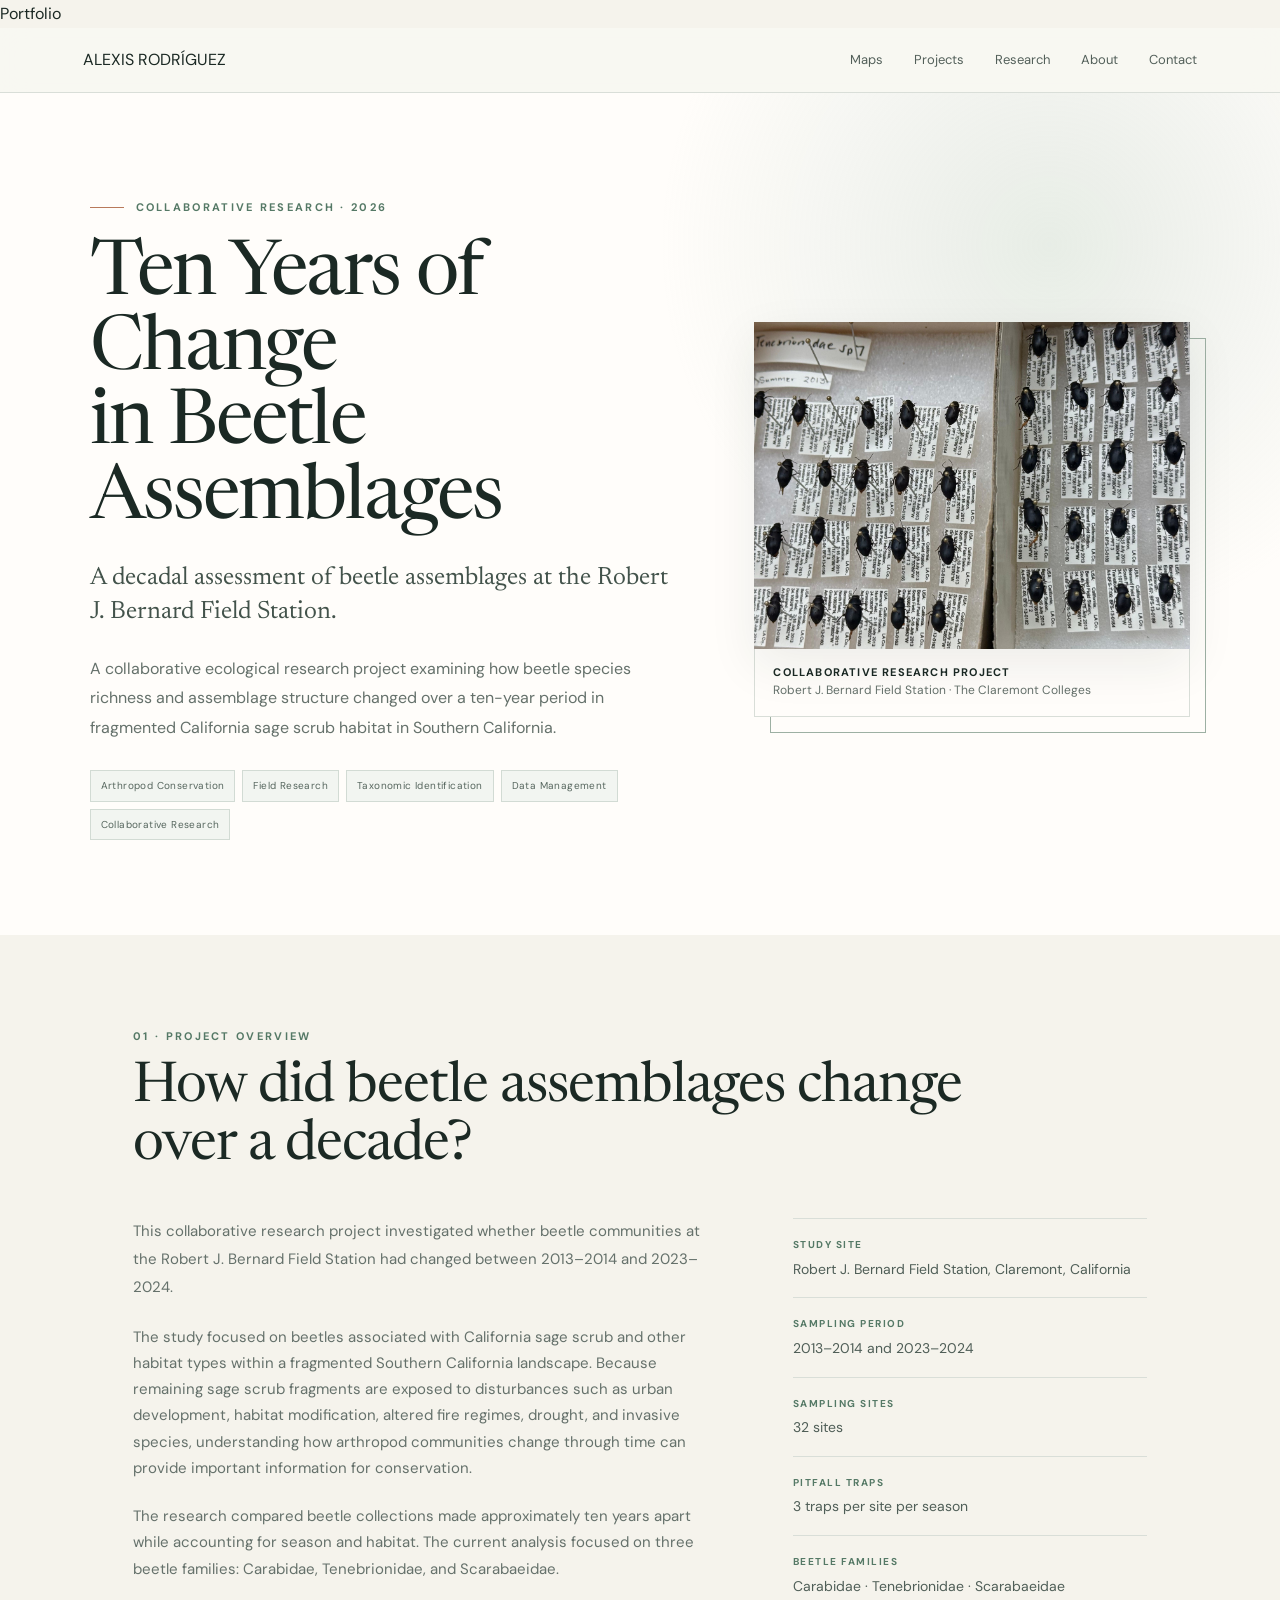
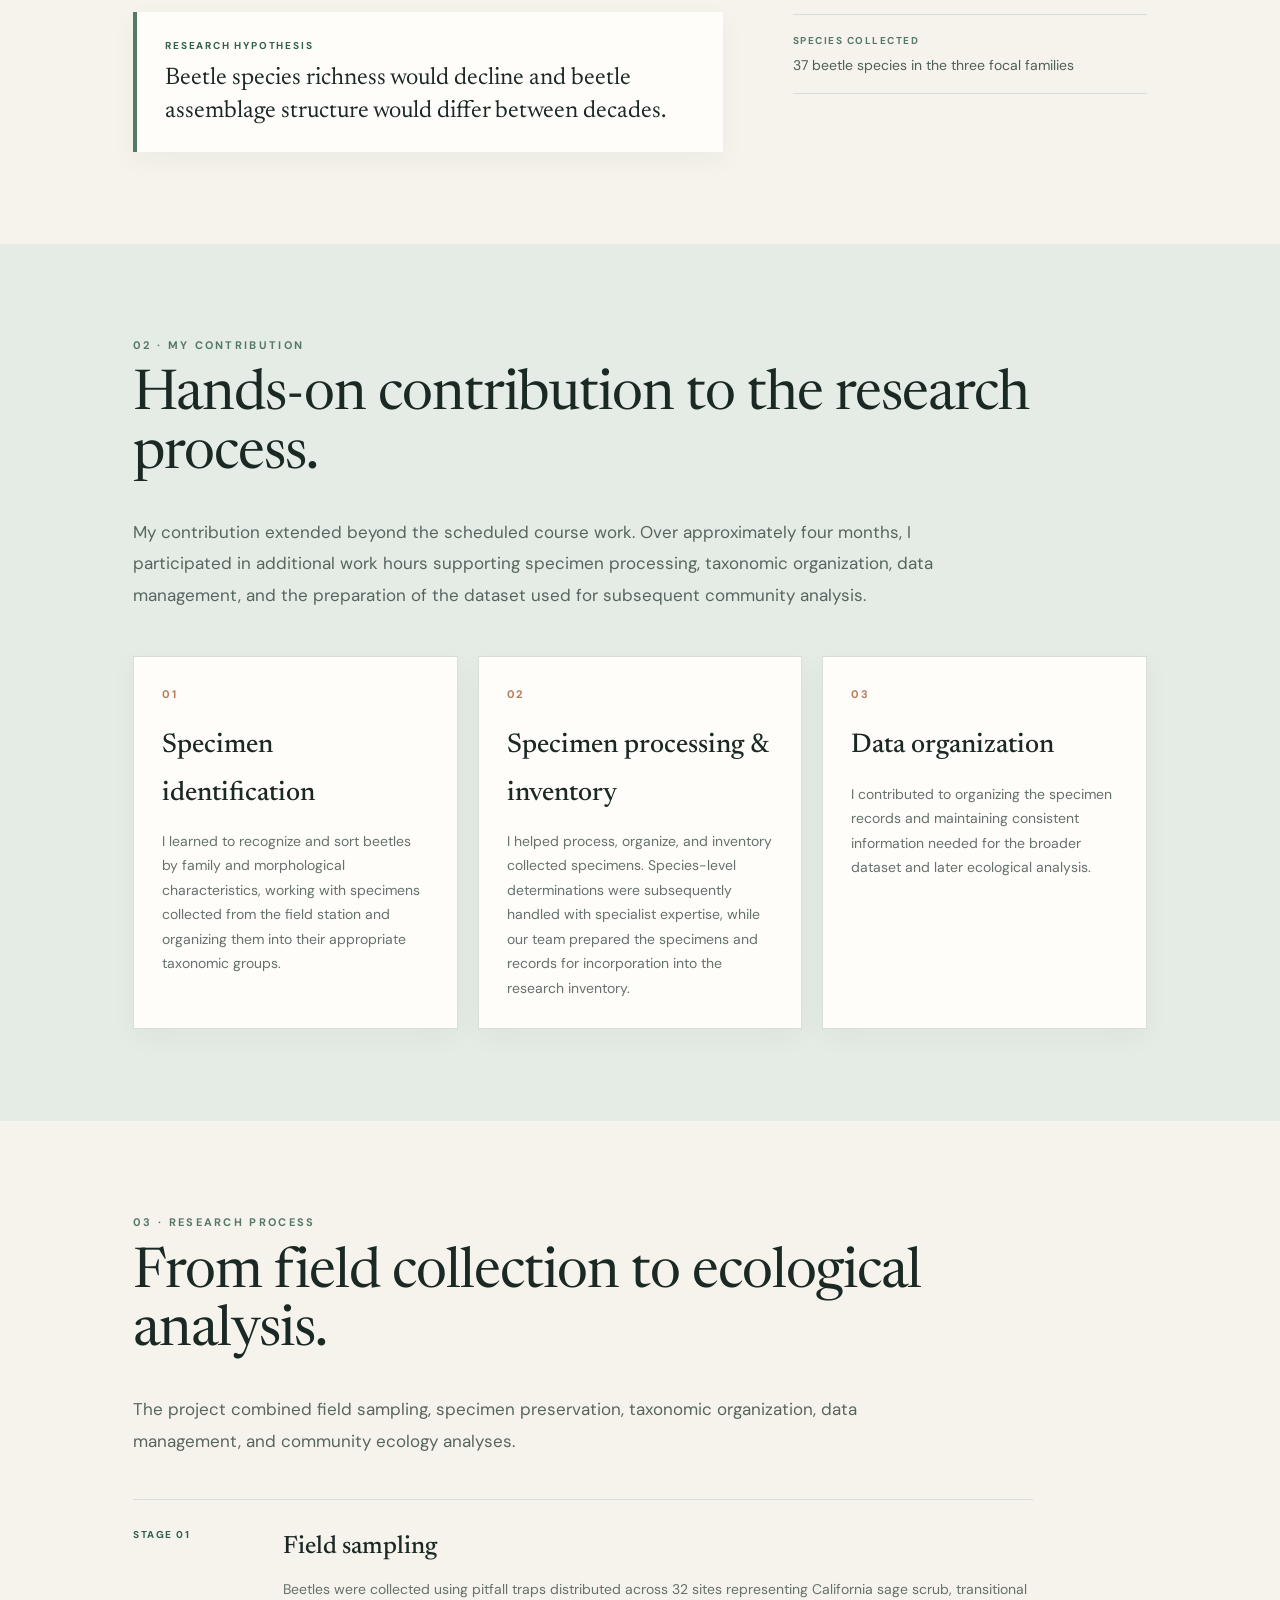
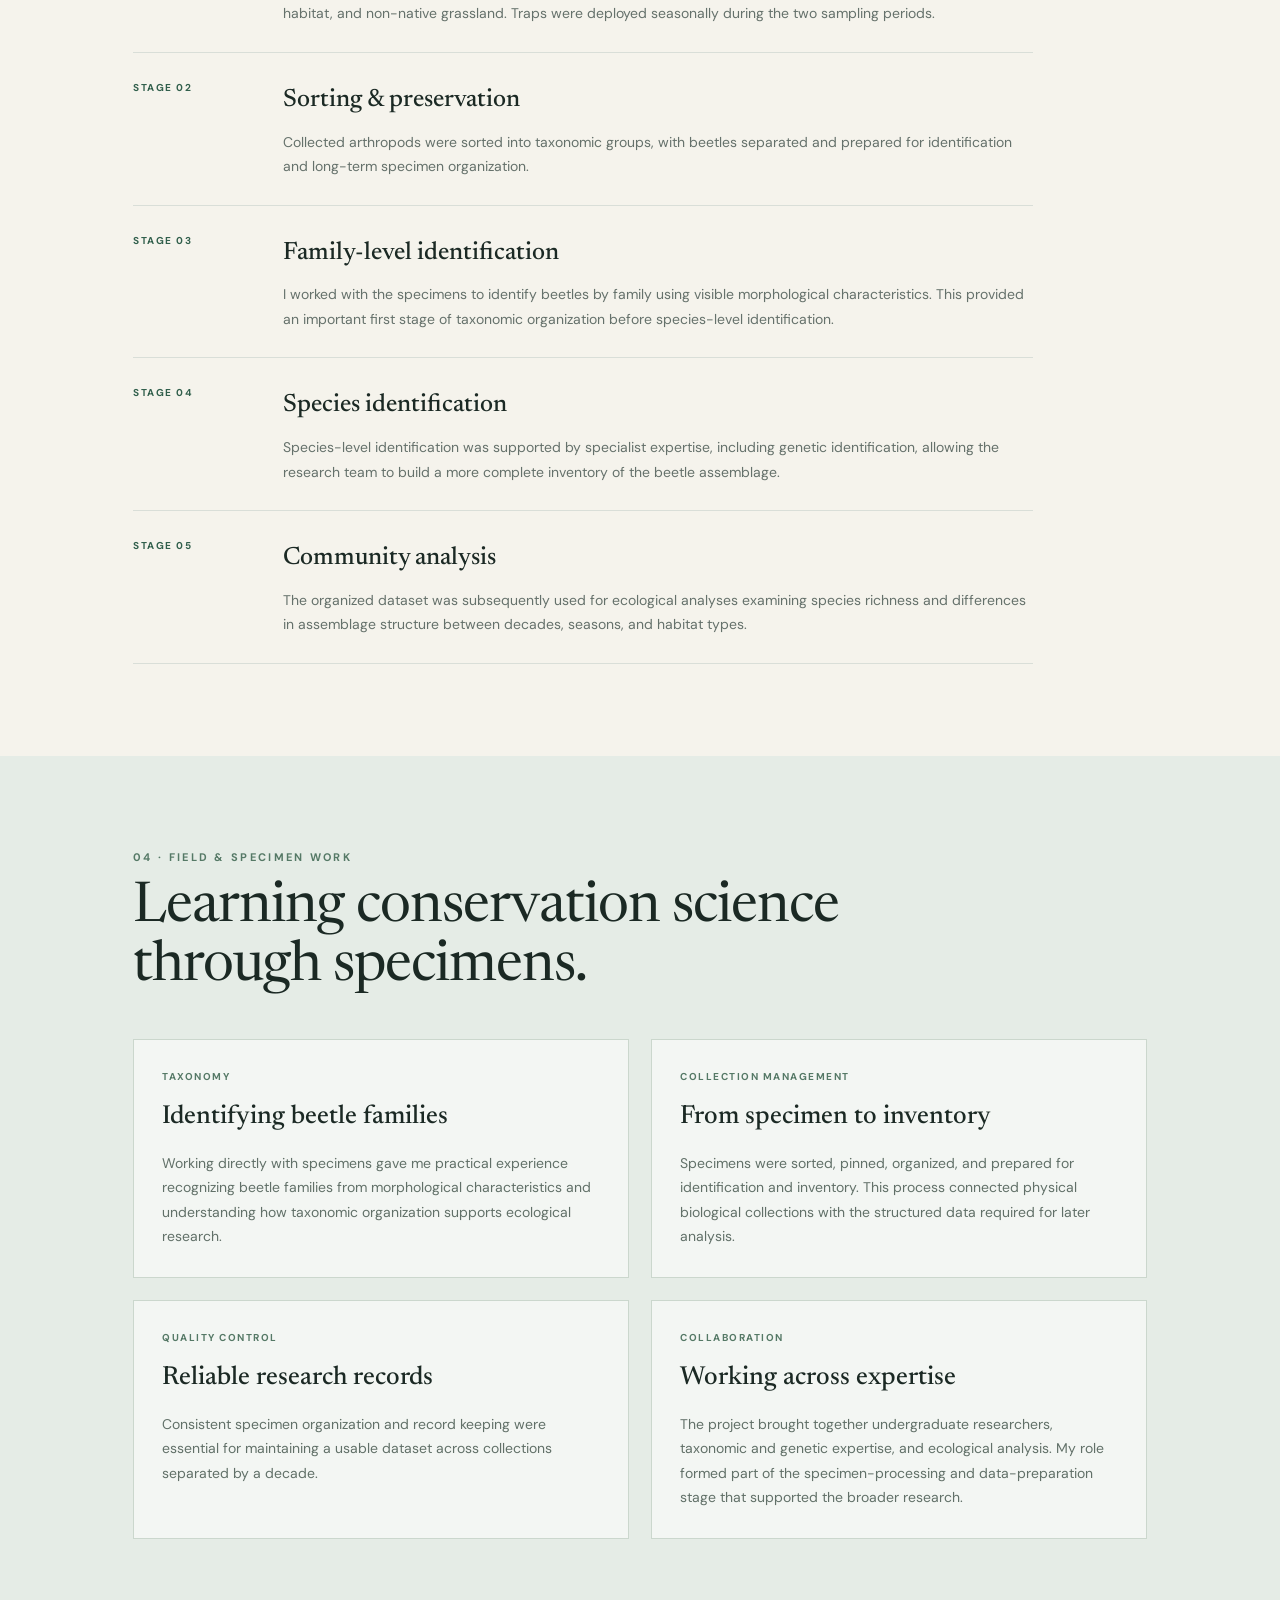
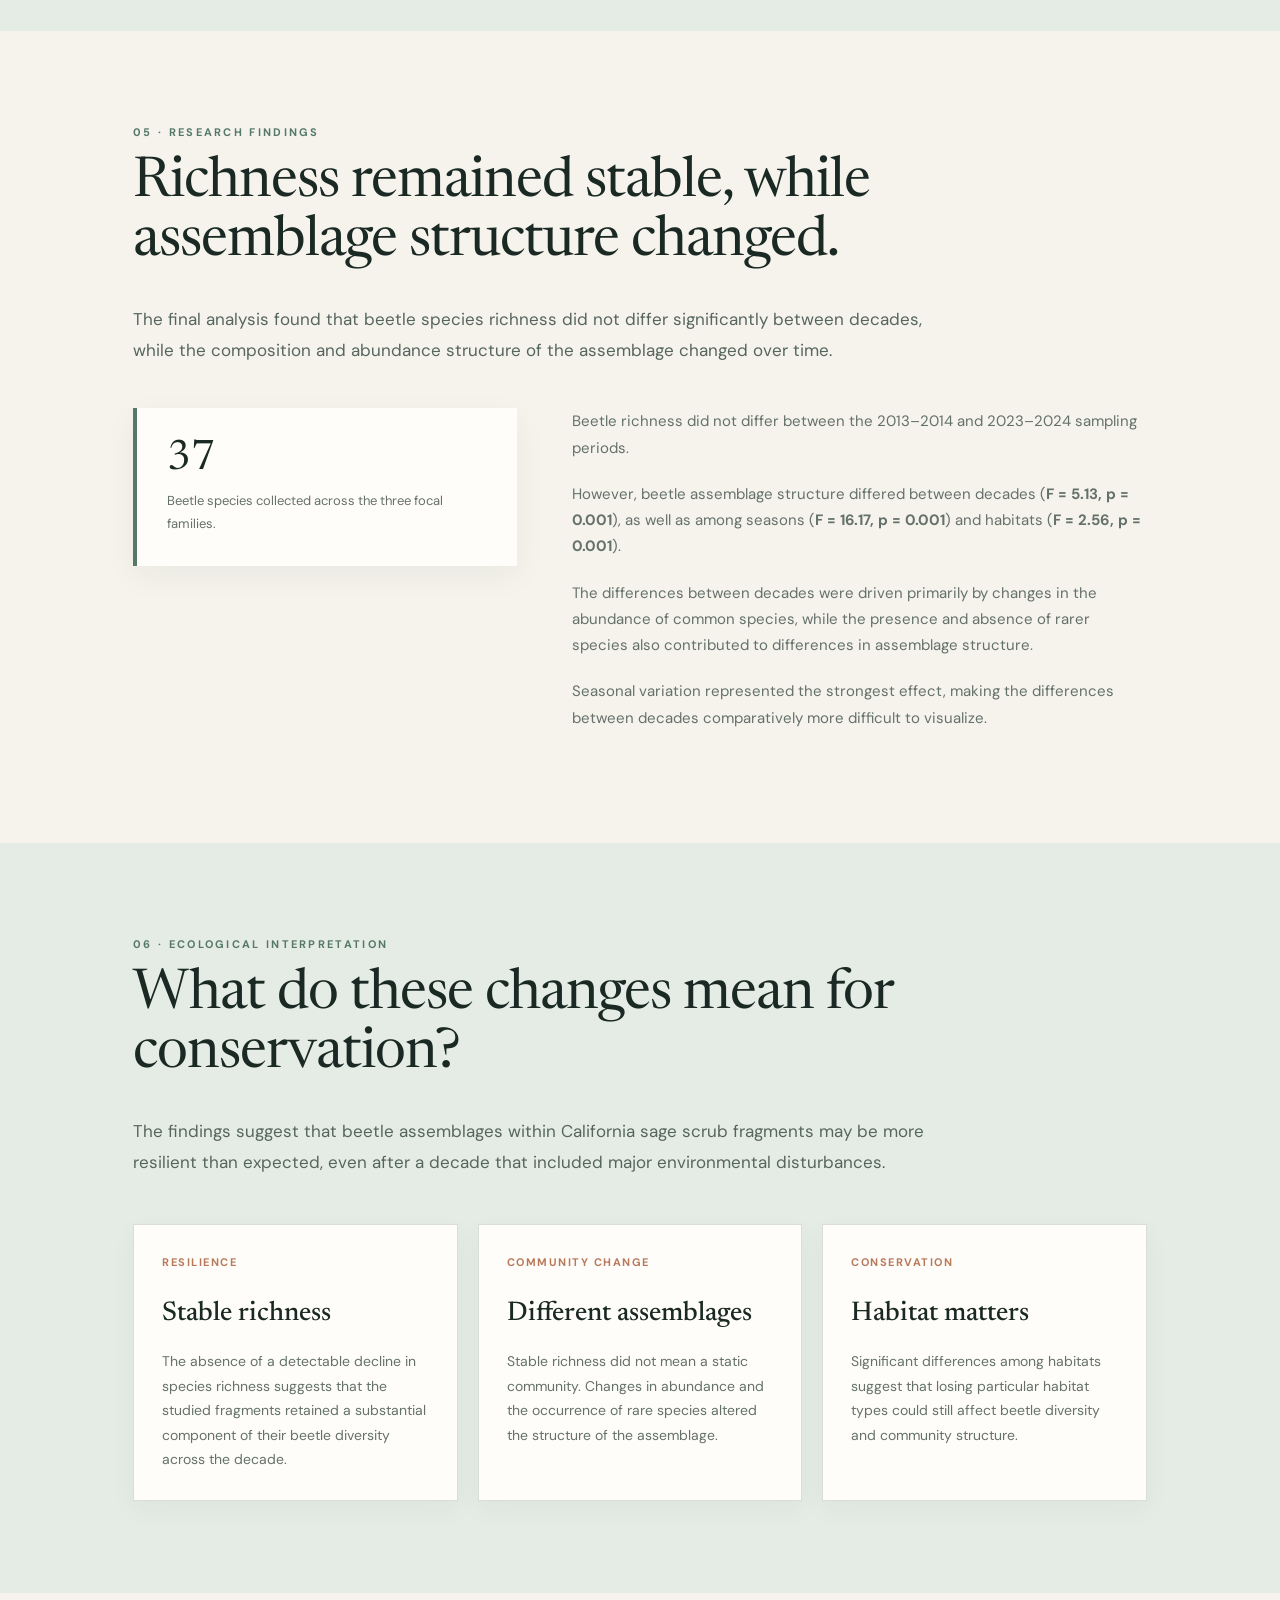
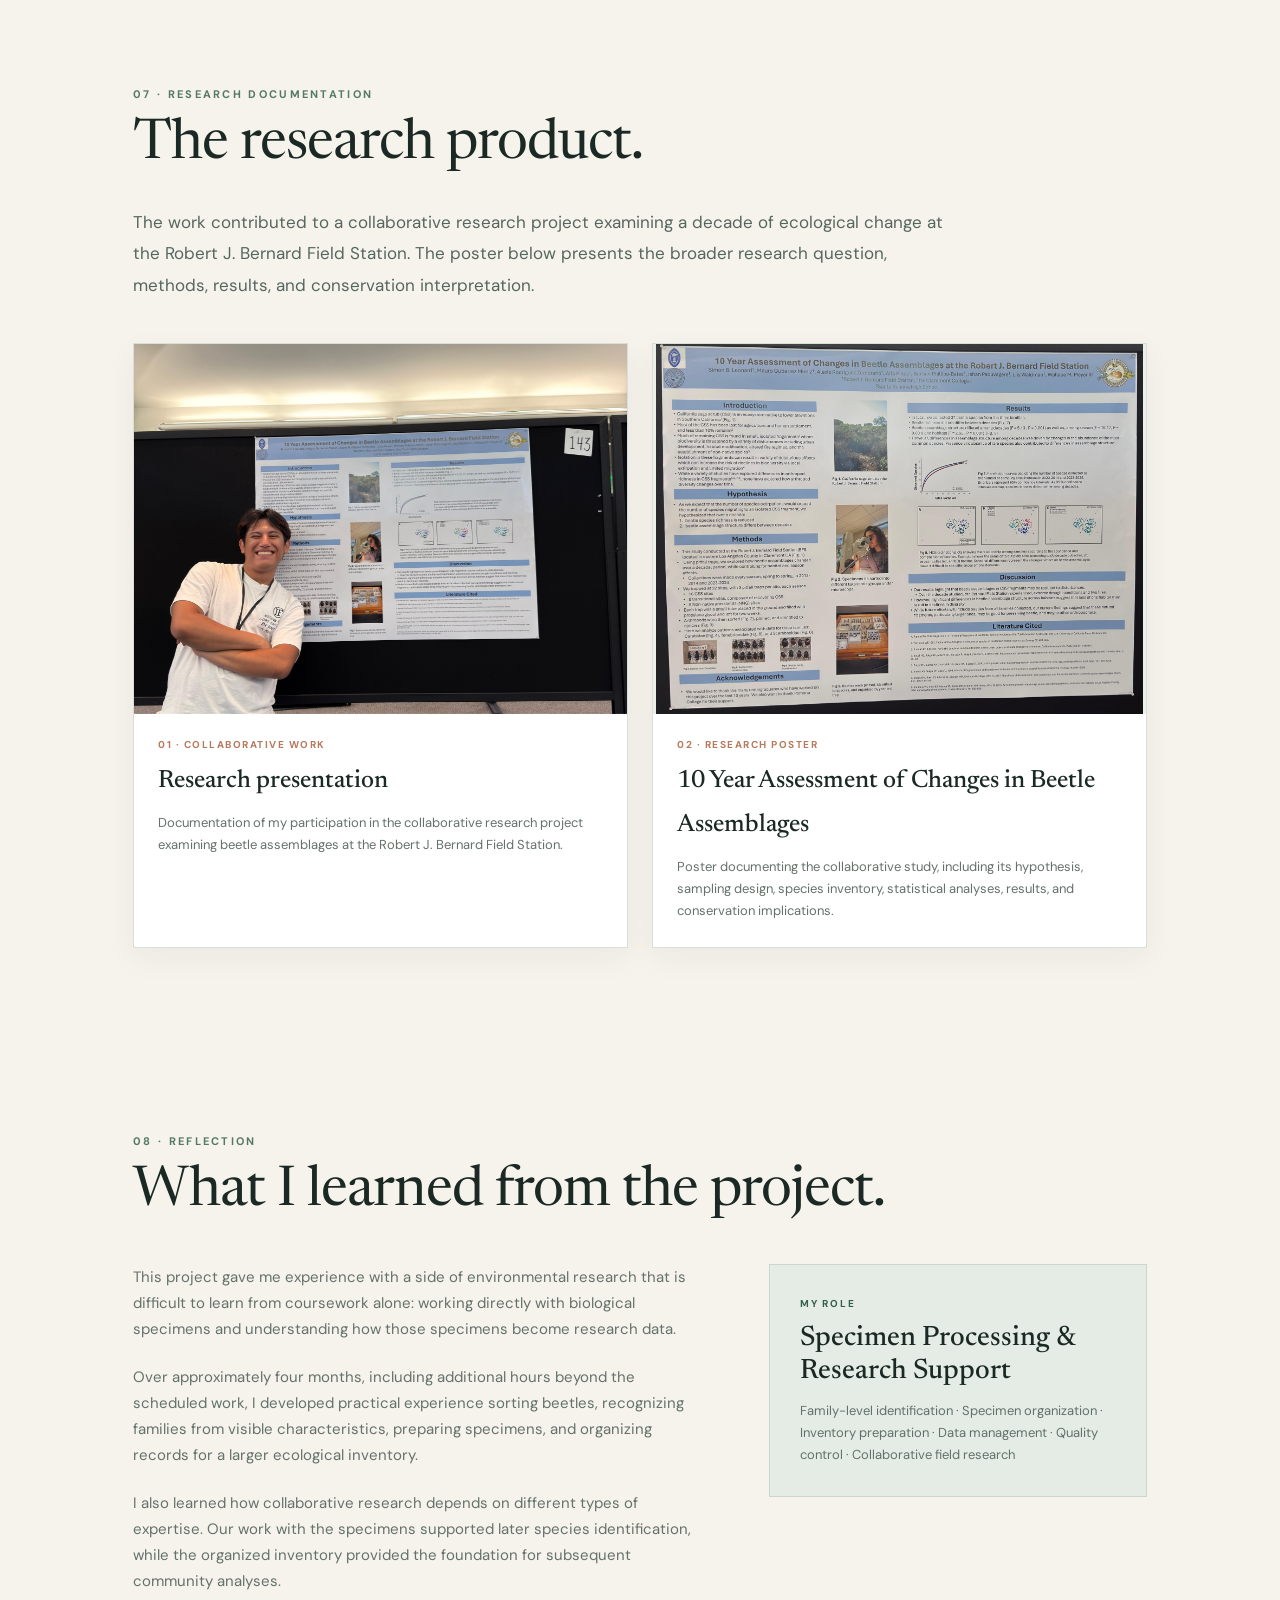
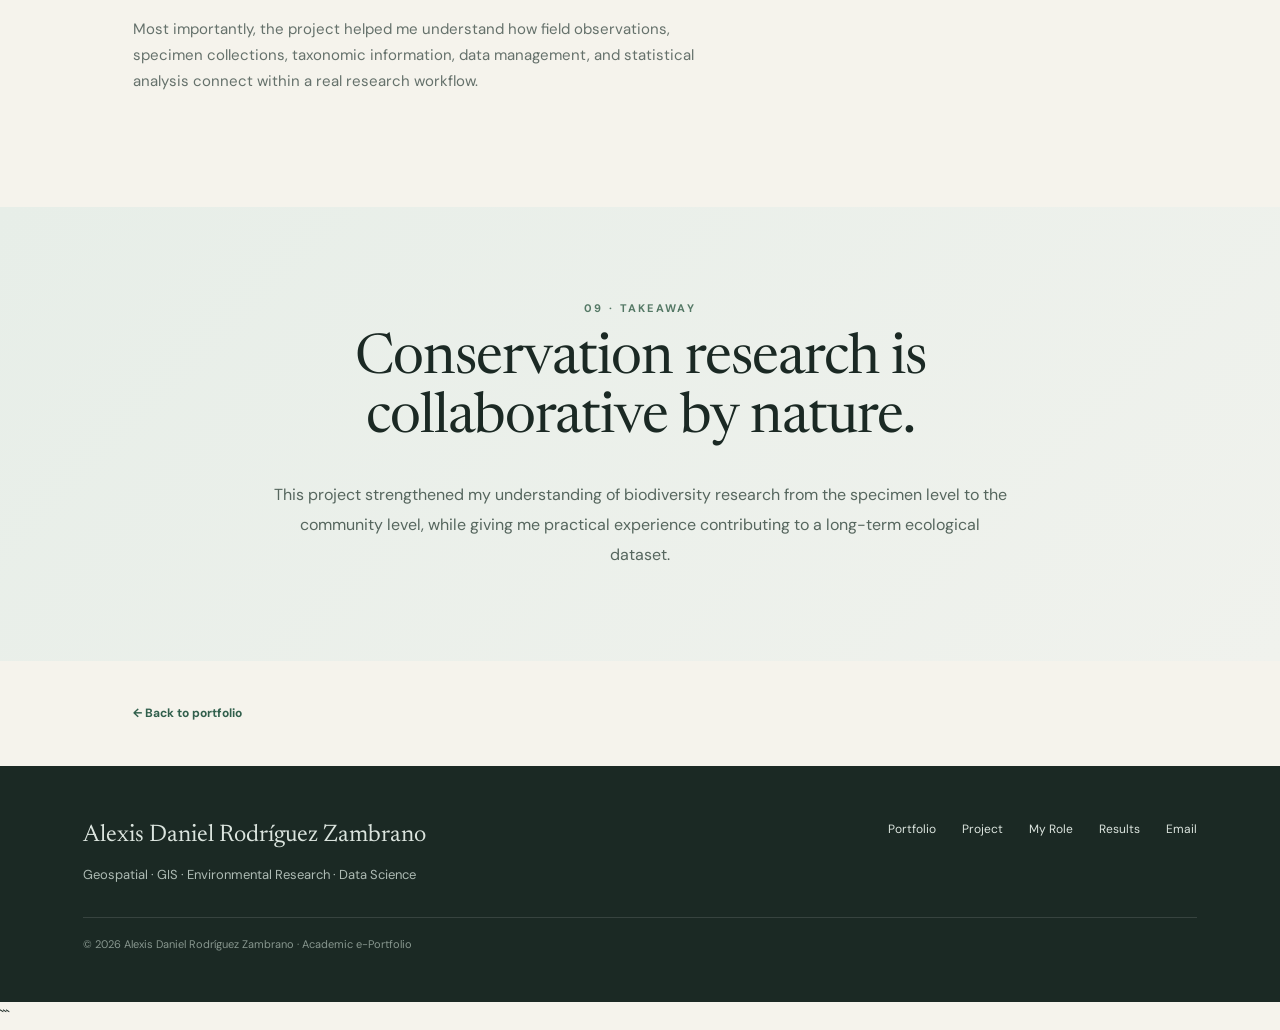
==== collaborative-research.html @ a820bad3 "Html a portfolio" ====
Portfolio
<!DOCTYPE html>
<html lang="en">

<head>

    <meta charset="UTF-8">

    <meta
        name="viewport"
        content="width=device-width, initial-scale=1.0">

    <meta
        name="description"
        content="Collaborative research project examining ten years of changes in beetle assemblages at the Robert J. Bernard Field Station.">

    <title>
        Collaborative Research | Alexis Rodríguez
    </title>


    <!-- =====================================================
         FONTS
    ====================================================== -->

    <link rel="preconnect" href="https://fonts.googleapis.com">

    <link
        rel="preconnect"
        href="https://fonts.gstatic.com"
        crossorigin>

    <link
        href="https://fonts.googleapis.com/css2?family=DM+Sans:wght@400;500;600;700&family=Newsreader:opsz,wght@6..72,400;6..72,500;6..72,600&display=swap"
        rel="stylesheet">


    <style>

        /* =====================================================
           ROOT
        ====================================================== */

        :root {

            --paper: #f5f3ec;
            --paper-light: #fffdfa;
            --sage: #e5ece6;

            --ink: #1b2924;
            --muted: #65716b;

            --green: #315f4c;
            --green-light: #557966;

            --warm: #b8795b;

            --line: #d9ded8;

            --shadow:
                0 16px 45px rgba(28, 45, 37, 0.08);

        }


        /* =====================================================
           RESET
        ====================================================== */

        * {
            box-sizing: border-box;
            margin: 0;
            padding: 0;
        }


        html {
            scroll-behavior: smooth;
        }


        body {

            font-family:
                "DM Sans",
                Arial,
                sans-serif;

            background: var(--paper);

            color: var(--ink);

            line-height: 1.75;

            -webkit-font-smoothing: antialiased;

        }


        a {
            color: inherit;
        }


        ::selection {

            background: #c8d8cb;

            color: var(--ink);

        }


        /* =====================================================
           NAVIGATION
        ====================================================== */

        nav {

            position: sticky;

            top: 0;

            z-index: 100;

            display: flex;

            justify-content: space-between;

            align-items: center;

            padding: 18px 6.5%;

            background:
                rgba(248, 248, 243, 0.93);

            backdrop-filter: blur(14px);

            border-bottom:
                1px solid var(--line);

        }


        .logo {

            font-size: 13px;

            font-weight: 700;

            letter-spacing: 1.8px;

        }


        .links {

            display: flex;

            align-items: center;

        }


        nav a {

            position: relative;

            margin-left: 28px;

            text-decoration: none;

            color: #53605a;

            font-size: 13px;

            transition:
                color 0.25s ease;

        }


        nav a::after {

            content: "";

            position: absolute;

            left: 0;

            bottom: -7px;

            width: 0;

            height: 1px;

            background: var(--green);

            transition:
                width 0.25s ease;

        }


        nav a:hover {

            color: var(--green);

        }


        nav a:hover::after {

            width: 100%;

        }


        /* =====================================================
           HERO
        ====================================================== */

        .hero {

            background:

                radial-gradient(
                    circle at 82% 18%,
                    rgba(177, 199, 185, 0.30),
                    transparent 31%
                ),

                var(--paper-light);

            padding:
                105px
                7%
                95px;

        }


        .hero-inner {

            max-width: 1180px;

            margin: auto;

            display: grid;

            grid-template-columns:
                minmax(0, 1.15fr)
                minmax(300px, 0.85fr);

            gap: 75px;

            align-items: center;

        }


        .eyebrow {

            display: flex;

            align-items: center;

            gap: 12px;

            margin-bottom: 22px;

            color: var(--green-light);

            font-size: 11px;

            font-weight: 700;

            letter-spacing: 2.3px;

            text-transform: uppercase;

        }


        .eyebrow::before {

            content: "";

            width: 34px;

            height: 1px;

            background: var(--warm);

        }


        h1 {

            font-family:
                "Newsreader",
                Georgia,
                serif;

            font-size:
                clamp(
                    48px,
                    6vw,
                    76px
                );

            line-height: 0.98;

            font-weight: 400;

            letter-spacing: -2px;

            margin-bottom: 25px;

        }


        .hero-subtitle {

            max-width: 700px;

            font-family:
                "Newsreader",
                Georgia,
                serif;

            font-size: 25px;

            line-height: 1.35;

            color: #43534b;

            margin-bottom: 24px;

        }


        .hero-intro {

            max-width: 680px;

            color: var(--muted);

            font-size: 16px;

            line-height: 1.85;

        }


        .hero-meta {

            display: flex;

            flex-wrap: wrap;

            gap: 7px;

            margin-top: 28px;

        }


        .hero-tag {

            padding:
                6px
                10px;

            border:
                1px solid
                #d2dbd4;

            background:
                #f2f5f1;

            color: #56665e;

            font-size: 10px;

            letter-spacing: 0.4px;

        }


        /* =====================================================
           HERO IMAGE
        ====================================================== */

        .hero-visual {

            position: relative;

            overflow: visible;

        }


        .hero-visual::before {

            content: "";

            position: absolute;

            inset:
                16px
                -16px
                -16px
                16px;

            border:
                1px solid
                #9db0a3;

        }


        .hero-visual img {

            position: relative;

            width: 100%;

            aspect-ratio: 4 / 3;

            object-fit: cover;

            display: block;

            box-shadow:
                var(--shadow);

        }


        .hero-caption {

            position: relative;

            background:
                var(--paper-light);

            padding:
                15px
                18px;

            color: var(--muted);

            font-size: 12px;

            line-height: 1.6;

            border:
                1px solid
                var(--line);

            border-top: none;

        }


        .hero-caption strong {

            color: var(--ink);

            font-size: 11px;

            text-transform: uppercase;

            letter-spacing: 1.2px;

        }


        /* =====================================================
           GENERAL
        ====================================================== */

        .section {

            max-width: 1180px;

            margin: auto;

            padding:
                92px
                6.5%;

        }


        .section-alt {

            background: var(--sage);

        }


        .section-alt-inner {

            max-width: 1180px;

            margin: auto;

            padding:
                92px
                6.5%;

        }


        .section-label {

            margin-bottom: 12px;

            color: var(--green-light);

            font-size: 11px;

            font-weight: 700;

            letter-spacing: 2.3px;

            text-transform: uppercase;

        }


        h2 {

            max-width: 900px;

            font-family:
                "Newsreader",
                Georgia,
                serif;

            font-size:
                clamp(
                    38px,
                    5vw,
                    56px
                );

            line-height: 1.05;

            font-weight: 400;

            letter-spacing: -1px;

            margin-bottom: 32px;

        }


        .lead {

            max-width: 820px;

            font-size: 17px;

            line-height: 1.85;

            color: #56665e;

        }


        /* =====================================================
           OVERVIEW
        ====================================================== */

        .overview-grid {

            display: grid;

            grid-template-columns:
                1.25fr
                0.75fr;

            gap: 70px;

            margin-top: 42px;

        }


        .overview-text p {

            margin-bottom: 22px;

            color: var(--muted);

            font-size: 15px;

        }


        .research-question {

            margin-top: 30px;

            padding:
                25px
                28px;

            background:
                var(--paper-light);

            border-left:
                4px solid
                var(--green-light);

            box-shadow:
                0 8px 25px
                rgba(28,45,37,0.045);

        }


        .question-label {

            margin-bottom: 8px;

            color: var(--green);

            font-size: 10px;

            font-weight: 700;

            letter-spacing: 1.8px;

            text-transform: uppercase;

        }


        .research-question p {

            margin: 0;

            color: var(--ink);

            font-family:
                "Newsreader",
                Georgia,
                serif;

            font-size: 24px;

            line-height: 1.35;

        }


        /* =====================================================
           FACTS
        ====================================================== */

        .facts {

            border-top:
                1px solid var(--line);

        }


        .fact {

            padding:
                17px
                0;

            border-bottom:
                1px solid var(--line);

        }


        .fact-title {

            color: var(--green-light);

            font-size: 10px;

            font-weight: 700;

            letter-spacing: 1.5px;

            text-transform: uppercase;

            margin-bottom: 5px;

        }


        .fact-value {

            color: #4f5e57;

            font-size: 14px;

            line-height: 1.55;

        }


        /* =====================================================
           ROLE
        ====================================================== */

        .role-grid {

            display: grid;

            grid-template-columns:
                repeat(
                    3,
                    minmax(0, 1fr)
                );

            gap: 20px;

            margin-top: 45px;

        }


        .role-card {

            background:
                var(--paper-light);

            border:
                1px solid var(--line);

            padding:
                28px;

            box-shadow:
                0 8px 25px
                rgba(28,45,37,0.045);

        }


        .role-number {

            color: var(--warm);

            font-size: 11px;

            font-weight: 700;

            letter-spacing: 1.5px;

            margin-bottom: 18px;

        }


        .role-card h3 {

            font-family:
                "Newsreader",
                Georgia,
                serif;

            font-size: 27px;

            font-weight: 500;

            margin-bottom: 12px;

        }


        .role-card p {

            color: var(--muted);

            font-size: 14px;

            line-height: 1.75;

        }


        /* =====================================================
           TIMELINE
        ====================================================== */

        .timeline {

            max-width: 900px;

            margin-top: 42px;

        }


        .timeline-item {

            display: grid;

            grid-template-columns:
                120px
                1fr;

            gap: 30px;

            padding:
                26px
                0;

            border-top:
                1px solid var(--line);

        }


        .timeline-item:last-child {

            border-bottom:
                1px solid var(--line);

        }


        .timeline-stage {

            color: var(--green);

            font-size: 10px;

            font-weight: 700;

            letter-spacing: 1.5px;

            text-transform: uppercase;

        }


        .timeline-item h3 {

            font-family:
                "Newsreader",
                Georgia,
                serif;

            font-size: 25px;

            font-weight: 500;

            margin-bottom: 7px;

        }


        .timeline-item p {

            color: var(--muted);

            font-size: 14px;

            line-height: 1.75;

        }


        /* =====================================================
           SPECIMEN / FIELDWORK
        ====================================================== */

        .fieldwork-grid {

            display: grid;

            grid-template-columns:
                repeat(
                    2,
                    minmax(0, 1fr)
                );

            gap: 22px;

            margin-top: 42px;

        }


        .fieldwork-card {

            background:
                rgba(255,255,255,0.55);

            border:
                1px solid
                #cbd7cd;

            padding:
                28px;

        }


        .fieldwork-card span {

            color: var(--green-light);

            font-size: 10px;

            font-weight: 700;

            letter-spacing: 1.5px;

        }


        .fieldwork-card h3 {

            font-family:
                "Newsreader",
                Georgia,
                serif;

            font-size: 26px;

            font-weight: 500;

            margin:
                10px
                0
                10px;

        }


        .fieldwork-card p {

            color: #617068;

            font-size: 14px;

            line-height: 1.75;

        }


        /* =====================================================
           RESULTS
        ====================================================== */

        .results-grid {

            display: grid;

            grid-template-columns:
                0.8fr
                1.2fr;

            gap: 55px;

            align-items: start;

            margin-top: 42px;

        }


        .result-highlight {

            padding:
                30px;

            background:
                var(--paper-light);

            border-left:
                4px solid
                var(--green-light);

            box-shadow:
                0 10px 30px
                rgba(28,45,37,0.05);

        }


        .result-highlight strong {

            display: block;

            font-family:
                "Newsreader",
                Georgia,
                serif;

            font-size: 42px;

            font-weight: 400;

            line-height: 1;

            margin-bottom: 10px;

        }


        .result-highlight span {

            color: var(--muted);

            font-size: 13px;

        }


        .results-text p {

            color: var(--muted);

            font-size: 15px;

            margin-bottom: 20px;

        }


        /* =====================================================
           DOCUMENTATION
        ====================================================== */

        .documentation {

            background:
                var(--paper-light);

        }


        .document-grid {

            display: grid;

            grid-template-columns:
                1fr
                1fr;

            gap: 24px;

            margin-top: 42px;

        }


        .document-card {

            border:
                1px solid var(--line);

            background:
                white;

            /*
             * IMPORTANTE:
             * Antes estaba en "hidden".
             * Ahora debe permitir que la imagen
             * ampliada salga visualmente de la tarjeta.
             */

            overflow: visible;

            box-shadow:
                0 10px 30px
                rgba(28,45,37,0.05);

        }


        .document-card img {

            width: 100%;

            height: auto;

            display: block;

            object-fit: cover;

        }


        .document-card:first-child img {

            aspect-ratio: 4 / 3;

            object-fit: cover;

        }


        .document-card:nth-child(2) img {

            aspect-ratio: 4 / 3;

            object-fit: contain;

            background: #eceee9;

        }


        .document-caption {

            padding:
                22px
                24px
                25px;

        }


        .document-number {

            color: var(--warm);

            font-size: 10px;

            font-weight: 700;

            letter-spacing: 1.5px;

        }


        .document-caption h3 {

            font-family:
                "Newsreader",
                Georgia,
                serif;

            font-size: 25px;

            font-weight: 500;

            margin:
                7px
                0
                8px;

        }


        .document-caption p {

            color: var(--muted);

            font-size: 13px;

            line-height: 1.7;

        }


        /* =====================================================
           REFLECTION
        ====================================================== */

        .reflection {

            display: grid;

            grid-template-columns:
                1.2fr
                0.8fr;

            gap: 70px;

            margin-top: 42px;

        }


        .reflection-text p {

            color: var(--muted);

            font-size: 15px;

            margin-bottom: 21px;

        }


        .role-highlight {

            align-self: start;

            padding:
                30px;

            background:
                var(--sage);

            border:
                1px solid
                #cbd7cd;

        }


        .mini-label {

            color: var(--green);

            font-size: 10px;

            font-weight: 700;

            letter-spacing: 1.7px;

            text-transform: uppercase;

            margin-bottom: 10px;

        }


        .role-highlight h3 {

            font-family:
                "Newsreader",
                Georgia,
                serif;

            font-size: 28px;

            font-weight: 500;

            line-height: 1.15;

            margin-bottom: 13px;

        }


        .role-highlight p {

            color: #627169;

            font-size: 13px;

            line-height: 1.7;

        }


        /* =====================================================
           TAKEAWAY
        ====================================================== */

        .takeaway {

            background:
                linear-gradient(
                    135deg,
                    #e7eee8,
                    #f0f2ed
                );

        }


        .takeaway-inner {

            max-width: 900px;

            margin: auto;

            padding:
                92px
                6.5%;

            text-align: center;

        }


        .takeaway-inner h2 {

            margin-left: auto;

            margin-right: auto;

        }


        .takeaway-inner p {

            max-width: 760px;

            margin:
                0
                auto;

            color: #56665e;

            font-size: 16px;

            line-height: 1.85;

        }


        /* =====================================================
           BACK LINK
        ====================================================== */

        .back-wrap {

            max-width: 1180px;

            margin: auto;

            padding:
                42px
                6.5%;

        }


        .back-link {

            color: var(--green);

            font-size: 12px;

            font-weight: 700;

            text-decoration: none;

        }


        .back-link:hover {

            text-decoration: underline;

        }


        /* =====================================================
           FOOTER
        ====================================================== */

        footer {

            background: #1b2924;

            color: #dbe4de;

            padding:
                48px
                6.5%;

        }


        .footer-inner {

            max-width: 1180px;

            margin: auto;

            display: flex;

            justify-content: space-between;

            gap: 40px;

        }


        .footer-name {

            font-family:
                "Newsreader",
                Georgia,
                serif;

            font-size: 24px;

            margin-bottom: 8px;

        }


        .footer-description {

            color: #aebbb4;

            font-size: 13px;

        }


        .footer-links a {

            display: inline-block;

            margin-left: 22px;

            color: #dbe4de;

            text-decoration: none;

            font-size: 12px;

        }


        .footer-links a:hover {

            text-decoration: underline;

        }


        .copyright {

            max-width: 1180px;

            margin:
                30px
                auto
                0;

            padding-top: 17px;

            border-top:
                1px solid
                rgba(255,255,255,0.12);

            color: #87968e;

            font-size: 11px;

        }


        /* =====================================================
           IMAGE EXPANSION
        ====================================================== */

        /*
         * Todas las imágenes de la página son ampliables.
         */

        img {

            cursor: zoom-in;

        }


        /*
         * La imagen conserva siempre sus proporciones.
         */

        .image-expandable {

            position: relative;

            z-index: 1;

            transform-origin: center center;

            transition:
                transform 0.38s
                cubic-bezier(0.22, 1, 0.36, 1),

                box-shadow 0.38s ease;

            will-change:
                transform;

        }


        /*
         * Cuando está ampliada, queda por encima
         * del contenido de alrededor.
         */

        .image-expandable.is-expanded {

            z-index: 1000;

            cursor: zoom-out;

            box-shadow:
                0 24px 70px
                rgba(28, 45, 37, 0.24);

        }


        /*
         * Mientras una imagen está ampliada,
         * no queremos que otra imagen se coloque
         * visualmente por encima.
         */

        body.image-is-expanded
        img:not(.is-expanded) {

            position: relative;

            z-index: 1;

        }


        /* =====================================================
           MOBILE
        ====================================================== */

        @media (max-width: 850px) {

            nav {

                padding:
                    17px
                    5%;

            }


            .links {

                display: none;

            }


            .hero {

                padding:
                    75px
                    6%
                    75px;

            }


            .hero-inner {

                grid-template-columns: 1fr;

                gap: 50px;

            }


            .hero-visual {

                max-width: 500px;

                margin-left: 12px;

            }


            .overview-grid,
            .results-grid,
            .reflection {

                grid-template-columns: 1fr;

            }


            .role-grid {

                grid-template-columns: 1fr;

            }


            .fieldwork-grid,
            .document-grid {

                grid-template-columns: 1fr;

            }


            .section,
            .section-alt-inner {

                padding:
                    75px
                    6%;

            }


            .timeline-item {

                grid-template-columns: 1fr;

                gap: 7px;

            }


            .footer-inner {

                flex-direction: column;

            }


            .footer-links a {

                margin:
                    0
                    18px
                    0
                    0;

            }

        }


        @media (max-width: 500px) {

            h1 {

                font-size: 47px;

            }


            .hero-subtitle {

                font-size: 22px;

            }


            h2 {

                font-size: 39px;

            }


            .hero-visual {

                margin-left: 0;

            }

        }

    </style>

</head>


<body>


    <!-- =========================
        NAVIGATION
    ========================= -->

    <nav>

        <div class="nav-name">
            ALEXIS RODRÍGUEZ
        </div>

        <div class="nav-links">

            <a href="index.html#maps">
                Maps
            </a>

            <a href="index.html#projects">
                Projects
            </a>

            <a href="index.html#research">
                Research
            </a>

            <a href="index.html#about">
                About
            </a>

            <a href="index.html#contact">
                Contact
            </a>

        </div>

    </nav>


    <!-- =====================================================
         HERO
    ====================================================== -->

    <section class="hero">

        <div class="hero-inner">


            <div>

                <div class="eyebrow">
                    Collaborative Research · 2026
                </div>


                <h1>
                    Ten Years of Change<br>
                    in Beetle Assemblages
                </h1>


                <p class="hero-subtitle">

                    A decadal assessment of beetle assemblages
                    at the Robert J. Bernard Field Station.

                </p>


                <p class="hero-intro">

                    A collaborative ecological research project
                    examining how beetle species richness and
                    assemblage structure changed over a ten-year
                    period in fragmented California sage scrub
                    habitat in Southern California.

                </p>


                <div class="hero-meta">

                    <span class="hero-tag">
                        Arthropod Conservation
                    </span>

                    <span class="hero-tag">
                        Field Research
                    </span>

                    <span class="hero-tag">
                        Taxonomic Identification
                    </span>

                    <span class="hero-tag">
                        Data Management
                    </span>

                    <span class="hero-tag">
                        Collaborative Research
                    </span>

                </div>

            </div>


            <div class="hero-visual">

                <img
                    src="assets/beetle-research.jpeg"
                    alt="Alexis Rodríguez Zambrano presenting the collaborative beetle research project">

                <div class="hero-caption">

                    <strong>
                        Collaborative research project
                    </strong>

                    <br>

                    Robert J. Bernard Field Station ·
                    The Claremont Colleges

                </div>

            </div>


        </div>

    </section>


    <!-- =====================================================
         OVERVIEW
    ====================================================== -->

    <section
        class="section"
        id="overview">

        <div class="section-label">
            01 · Project overview
        </div>


        <h2>
            How did beetle assemblages change
            over a decade?
        </h2>


        <div class="overview-grid">


            <div class="overview-text">

                <p class="lead">

                    This collaborative research project investigated
                    whether beetle communities at the Robert J. Bernard
                    Field Station had changed between 2013–2014 and
                    2023–2024.

                </p>


                <p>

                    The study focused on beetles associated with
                    California sage scrub and other habitat types
                    within a fragmented Southern California landscape.
                    Because remaining sage scrub fragments are exposed
                    to disturbances such as urban development,
                    habitat modification, altered fire regimes,
                    drought, and invasive species, understanding how
                    arthropod communities change through time can
                    provide important information for conservation.

                </p>


                <p>

                    The research compared beetle collections made
                    approximately ten years apart while accounting
                    for season and habitat. The current analysis
                    focused on three beetle families:
                    Carabidae, Tenebrionidae, and Scarabaeidae.

                </p>


                <div class="research-question">

                    <div class="question-label">
                        Research hypothesis
                    </div>

                    <p>

                        Beetle species richness would decline and
                        beetle assemblage structure would differ
                        between decades.

                    </p>

                </div>

            </div>


            <aside class="facts">


                <div class="fact">

                    <div class="fact-title">
                        Study site
                    </div>

                    <div class="fact-value">
                        Robert J. Bernard Field Station,
                        Claremont, California
                    </div>

                </div>


                <div class="fact">

                    <div class="fact-title">
                        Sampling period
                    </div>

                    <div class="fact-value">
                        2013–2014 and 2023–2024
                    </div>

                </div>


                <div class="fact">

                    <div class="fact-title">
                        Sampling sites
                    </div>

                    <div class="fact-value">
                        32 sites
                    </div>

                </div>


                <div class="fact">

                    <div class="fact-title">
                        Pitfall traps
                    </div>

                    <div class="fact-value">
                        3 traps per site per season
                    </div>

                </div>


                <div class="fact">

                    <div class="fact-title">
                        Beetle families
                    </div>

                    <div class="fact-value">
                        Carabidae · Tenebrionidae · Scarabaeidae
                    </div>

                </div>


                <div class="fact">

                    <div class="fact-title">
                        Species collected
                    </div>

                    <div class="fact-value">
                        37 beetle species in the three focal families
                    </div>

                </div>


            </aside>


        </div>

    </section>


    <!-- =====================================================
         MY CONTRIBUTION
    ====================================================== -->

    <section
        class="section-alt"
        id="role">

        <div class="section-alt-inner">

            <div class="section-label">
                02 · My contribution
            </div>


            <h2>
                Hands-on contribution to the
                research process.
            </h2>


            <p class="lead">

                My contribution extended beyond the scheduled course
                work. Over approximately four months, I participated
                in additional work hours supporting specimen processing,
                taxonomic organization, data management, and the
                preparation of the dataset used for subsequent
                community analysis.

            </p>


            <div class="role-grid">


                <article class="role-card">

                    <div class="role-number">
                        01
                    </div>

                    <h3>
                        Specimen identification
                    </h3>

                    <p>

                        I learned to recognize and sort beetles by
                        family and morphological characteristics,
                        working with specimens collected from the
                        field station and organizing them into their
                        appropriate taxonomic groups.

                    </p>

                </article>


                <article class="role-card">

                    <div class="role-number">
                        02
                    </div>

                    <h3>
                        Specimen processing & inventory
                    </h3>

                    <p>

                        I helped process, organize, and inventory
                        collected specimens. Species-level
                        determinations were subsequently handled
                        with specialist expertise, while our team
                        prepared the specimens and records for
                        incorporation into the research inventory.

                    </p>

                </article>


                <article class="role-card">

                    <div class="role-number">
                        03
                    </div>

                    <h3>
                        Data organization
                    </h3>

                    <p>

                        I contributed to organizing the specimen
                        records and maintaining consistent information
                        needed for the broader dataset and later
                        ecological analysis.

                    </p>

                </article>


            </div>

        </div>

    </section>


    <!-- =====================================================
         RESEARCH PROCESS
    ====================================================== -->

    <section
        class="section"
        id="methods">

        <div class="section-label">
            03 · Research process
        </div>


        <h2>
            From field collection to
            ecological analysis.
        </h2>


        <p class="lead">

            The project combined field sampling, specimen preservation,
            taxonomic organization, data management, and community
            ecology analyses.

        </p>


        <div class="timeline">


            <div class="timeline-item">

                <div class="timeline-stage">
                    Stage 01
                </div>

                <div>

                    <h3>
                        Field sampling
                    </h3>

                    <p>

                        Beetles were collected using pitfall traps
                        distributed across 32 sites representing
                        California sage scrub, transitional habitat,
                        and non-native grassland. Traps were deployed
                        seasonally during the two sampling periods.

                    </p>

                </div>

            </div>


            <div class="timeline-item">

                <div class="timeline-stage">
                    Stage 02
                </div>

                <div>

                    <h3>
                        Sorting & preservation
                    </h3>

                    <p>

                        Collected arthropods were sorted into
                        taxonomic groups, with beetles separated
                        and prepared for identification and long-term
                        specimen organization.

                    </p>

                </div>

            </div>


            <div class="timeline-item">

                <div class="timeline-stage">
                    Stage 03
                </div>

                <div>

                    <h3>
                        Family-level identification
                    </h3>

                    <p>

                        I worked with the specimens to identify
                        beetles by family using visible morphological
                        characteristics. This provided an important
                        first stage of taxonomic organization before
                        species-level identification.

                    </p>

                </div>

            </div>


            <div class="timeline-item">

                <div class="timeline-stage">
                    Stage 04
                </div>

                <div>

                    <h3>
                        Species identification
                    </h3>

                    <p>

                        Species-level identification was supported
                        by specialist expertise, including genetic
                        identification, allowing the research team
                        to build a more complete inventory of the
                        beetle assemblage.

                    </p>

                </div>

            </div>


            <div class="timeline-item">

                <div class="timeline-stage">
                    Stage 05
                </div>

                <div>

                    <h3>
                        Community analysis
                    </h3>

                    <p>

                        The organized dataset was subsequently used
                        for ecological analyses examining species
                        richness and differences in assemblage
                        structure between decades, seasons, and
                        habitat types.

                    </p>

                </div>

            </div>


        </div>

    </section>


    <!-- =====================================================
         FIELDWORK
    ====================================================== -->

    <section
        class="section-alt">

        <div class="section-alt-inner">

            <div class="section-label">
                04 · Field & specimen work
            </div>


            <h2>
                Learning conservation science
                through specimens.
            </h2>


            <div class="fieldwork-grid">


                <article class="fieldwork-card">

                    <span>
                        TAXONOMY
                    </span>

                    <h3>
                        Identifying beetle families
                    </h3>

                    <p>

                        Working directly with specimens gave me
                        practical experience recognizing beetle
                        families from morphological characteristics
                        and understanding how taxonomic organization
                        supports ecological research.

                    </p>

                </article>


                <article class="fieldwork-card">

                    <span>
                        COLLECTION MANAGEMENT
                    </span>

                    <h3>
                        From specimen to inventory
                    </h3>

                    <p>

                        Specimens were sorted, pinned, organized,
                        and prepared for identification and inventory.
                        This process connected physical biological
                        collections with the structured data required
                        for later analysis.

                    </p>

                </article>


                <article class="fieldwork-card">

                    <span>
                        QUALITY CONTROL
                    </span>

                    <h3>
                        Reliable research records
                    </h3>

                    <p>

                        Consistent specimen organization and record
                        keeping were essential for maintaining a usable
                        dataset across collections separated by a
                        decade.

                    </p>

                </article>


                <article class="fieldwork-card">

                    <span>
                        COLLABORATION
                    </span>

                    <h3>
                        Working across expertise
                    </h3>

                    <p>

                        The project brought together undergraduate
                        researchers, taxonomic and genetic expertise,
                        and ecological analysis. My role formed part
                        of the specimen-processing and data-preparation
                        stage that supported the broader research.

                    </p>

                </article>


            </div>

        </div>

    </section>


    <!-- =====================================================
         RESULTS
    ====================================================== -->

    <section
        class="section"
        id="results">

        <div class="section-label">
            05 · Research findings
        </div>


        <h2>
            Richness remained stable,
            while assemblage structure changed.
        </h2>


        <p class="lead">

            The final analysis found that beetle species richness
            did not differ significantly between decades, while the
            composition and abundance structure of the assemblage
            changed over time.

        </p>


        <div class="results-grid">


            <div class="result-highlight">

                <strong>
                    37
                </strong>

                <span>
                    Beetle species collected across the three
                    focal families.
                </span>

            </div>


            <div class="results-text">

                <p>

                    Beetle richness did not differ between the
                    2013–2014 and 2023–2024 sampling periods.

                </p>


                <p>

                    However, beetle assemblage structure differed
                    between decades
                    (<strong>F = 5.13, p = 0.001</strong>),
                    as well as among seasons
                    (<strong>F = 16.17, p = 0.001</strong>)
                    and habitats
                    (<strong>F = 2.56, p = 0.001</strong>).

                </p>


                <p>

                    The differences between decades were driven
                    primarily by changes in the abundance of common
                    species, while the presence and absence of rarer
                    species also contributed to differences in
                    assemblage structure.

                </p>


                <p>

                    Seasonal variation represented the strongest
                    effect, making the differences between decades
                    comparatively more difficult to visualize.

                </p>

            </div>


        </div>

    </section>


    <!-- =====================================================
         ECOLOGICAL INTERPRETATION
    ====================================================== -->

    <section
        class="section-alt">

        <div class="section-alt-inner">

            <div class="section-label">
                06 · Ecological interpretation
            </div>


            <h2>
                What do these changes mean
                for conservation?
            </h2>


            <p class="lead">

                The findings suggest that beetle assemblages within
                California sage scrub fragments may be more resilient
                than expected, even after a decade that included major
                environmental disturbances.

            </p>


            <div class="role-grid">


                <article class="role-card">

                    <div class="role-number">
                        RESILIENCE
                    </div>

                    <h3>
                        Stable richness
                    </h3>

                    <p>

                        The absence of a detectable decline in species
                        richness suggests that the studied fragments
                        retained a substantial component of their
                        beetle diversity across the decade.

                    </p>

                </article>


                <article class="role-card">

                    <div class="role-number">
                        COMMUNITY CHANGE
                    </div>

                    <h3>
                        Different assemblages
                    </h3>

                    <p>

                        Stable richness did not mean a static community.
                        Changes in abundance and the occurrence of rare
                        species altered the structure of the assemblage.

                    </p>

                </article>


                <article class="role-card">

                    <div class="role-number">
                        CONSERVATION
                    </div>

                    <h3>
                        Habitat matters
                    </h3>

                    <p>

                        Significant differences among habitats suggest
                        that losing particular habitat types could still
                        affect beetle diversity and community structure.

                    </p>

                </article>


            </div>

        </div>

    </section>


    <!-- =====================================================
         DOCUMENTATION
    ====================================================== -->

    <section
        class="section"
        id="documentation">

        <div class="section-label">
            07 · Research documentation
        </div>


        <h2>
            The research product.
        </h2>


        <p class="lead">

            The work contributed to a collaborative research project
            examining a decade of ecological change at the Robert J.
            Bernard Field Station. The poster below presents the
            broader research question, methods, results, and
            conservation interpretation.

        </p>


        <div class="document-grid">


            <!-- IMAGE 01 -->

            <article class="document-card">

                <img
                    src="assets/collaborative-research.jpeg"
                    alt="Alexis Rodríguez Zambrano with the beetle assemblage research poster">

                <div class="document-caption">

                    <span class="document-number">
                        01 · COLLABORATIVE WORK
                    </span>

                    <h3>
                        Research presentation
                    </h3>

                    <p>

                        Documentation of my participation in the
                        collaborative research project examining
                        beetle assemblages at the Robert J. Bernard
                        Field Station.

                    </p>

                </div>

            </article>


            <!-- IMAGE 02 -->

            <article class="document-card">

                <img
                    src="assets/collaborative-research-paper.jpeg"
                    alt="Research poster titled 10 Year Assessment of Changes in Beetle Assemblages at the Robert J. Bernard Field Station">

                <div class="document-caption">

                    <span class="document-number">
                        02 · RESEARCH POSTER
                    </span>

                    <h3>
                        10 Year Assessment of Changes
                        in Beetle Assemblages
                    </h3>

                    <p>

                        Poster documenting the collaborative study,
                        including its hypothesis, sampling design,
                        species inventory, statistical analyses,
                        results, and conservation implications.

                    </p>

                </div>

            </article>


        </div>

    </section>


    <!-- =====================================================
         REFLECTION
    ====================================================== -->

    <section
        class="section">

        <div class="section-label">
            08 · Reflection
        </div>


        <h2>
            What I learned from the project.
        </h2>


        <div class="reflection">


            <div class="reflection-text">

                <p>

                    This project gave me experience with a side of
                    environmental research that is difficult to learn
                    from coursework alone: working directly with
                    biological specimens and understanding how those
                    specimens become research data.

                </p>


                <p>

                    Over approximately four months, including additional
                    hours beyond the scheduled work, I developed practical
                    experience sorting beetles, recognizing families from
                    visible characteristics, preparing specimens, and
                    organizing records for a larger ecological inventory.

                </p>


                <p>

                    I also learned how collaborative research depends
                    on different types of expertise. Our work with the
                    specimens supported later species identification,
                    while the organized inventory provided the foundation
                    for subsequent community analyses.

                </p>


                <p>

                    Most importantly, the project helped me understand
                    how field observations, specimen collections,
                    taxonomic information, data management, and
                    statistical analysis connect within a real research
                    workflow.

                </p>

            </div>


            <div class="role-highlight">

                <div class="mini-label">
                    My role
                </div>


                <h3>
                    Specimen Processing & Research Support
                </h3>


                <p>

                    Family-level identification · Specimen organization ·
                    Inventory preparation · Data management ·
                    Quality control · Collaborative field research

                </p>

            </div>


        </div>

    </section>


    <!-- =====================================================
         TAKEAWAY
    ====================================================== -->

    <section class="takeaway">

        <div class="takeaway-inner">

            <div class="section-label">
                09 · Takeaway
            </div>


            <h2>
                Conservation research is
                collaborative by nature.
            </h2>


            <p>

                This project strengthened my understanding of
                biodiversity research from the specimen level to
                the community level, while giving me practical
                experience contributing to a long-term ecological
                dataset.

            </p>

        </div>

    </section>


    <!-- =====================================================
         BACK LINK
    ====================================================== -->

    <div class="back-wrap">

        <a
            href="index.html"
            class="back-link">

            ← Back to portfolio

        </a>

    </div>


    <!-- =====================================================
         FOOTER
    ====================================================== -->

    <footer>

        <div class="footer-inner">


            <div>

                <div class="footer-name">
                    Alexis Daniel Rodríguez Zambrano
                </div>

                <div class="footer-description">
                    Geospatial · GIS · Environmental Research · Data Science
                </div>

            </div>


            <div class="footer-links">

                <a href="index.html">
                    Portfolio
                </a>

                <a href="#overview">
                    Project
                </a>

                <a href="#role">
                    My Role
                </a>

                <a href="#results">
                    Results
                </a>

                <a href="mailto:alexisrz.sci@gmail.com">
                    Email
                </a>

            </div>


        </div>


        <div class="copyright">

            © 2026 Alexis Daniel Rodríguez Zambrano ·
            Academic e-Portfolio

        </div>

    </footer>


    <!-- =====================================================
         INLINE IMAGE EXPANSION
    ====================================================== -->

    <script>

        document.addEventListener(
            "DOMContentLoaded",
            function () {


                /*
                 * Todas las imágenes de la página
                 * se vuelven ampliables automáticamente.
                 */

                const images =
                    Array.from(
                        document.querySelectorAll(
                            "img"
                        )
                    );


                let expandedImage = null;


                /*
                 * Limita el tamaño de la imagen
                 * a la zona visible de la pantalla.
                 */

                function calculateScale(image) {

                    const rect =
                        image.getBoundingClientRect();


                    const viewportWidth =
                        window.innerWidth;

                    const viewportHeight =
                        window.innerHeight;


                    /*
                     * Márgenes de seguridad.
                     */

                    const margin = 24;


                    /*
                     * Espacio máximo disponible.
                     */

                    const availableWidth =
                        viewportWidth -
                        (margin * 2);


                    const availableHeight =
                        viewportHeight -
                        (margin * 2);


                    /*
                     * Calculamos cuánto puede crecer
                     * sin superar el ancho de la pantalla.
                     */

                    const widthScale =
                        availableWidth /
                        rect.width;


                    /*
                     * Calculamos cuánto puede crecer
                     * sin superar el alto de la pantalla.
                     */

                    const heightScale =
                        availableHeight /
                        rect.height;


                    /*
                     * Utilizamos el menor de los dos
                     * para mantener siempre la proporción.
                     */

                    let scale =
                        Math.min(
                            widthScale,
                            heightScale
                        );


                    /*
                     * Nunca queremos que el cálculo
                     * produzca una escala inferior a 1.
                     */

                    scale =
                        Math.max(
                            scale,
                            1
                        );


                    /*
                     * Limitamos también el crecimiento
                     * excesivo en imágenes pequeñas.
                     *
                     * Esto evita que una imagen muy pequeña
                     * se convierta en algo desproporcionado.
                     */

                    scale =
                        Math.min(
                            scale,
                            4
                        );


                    return scale;

                }


                /*
                 * Mantiene la imagen dentro de la pantalla
                 * después de aplicar el scale.
                 */

                function calculatePosition(
                    image,
                    scale
                ) {

                    const rect =
                        image.getBoundingClientRect();


                    const viewportWidth =
                        window.innerWidth;

                    const viewportHeight =
                        window.innerHeight;


                    const margin = 24;


                    /*
                     * Dimensiones finales.
                     */

                    const finalWidth =
                        rect.width *
                        scale;


                    const finalHeight =
                        rect.height *
                        scale;


                    /*
                     * Centro actual de la imagen.
                     */

                    const centerX =
                        rect.left +
                        rect.width / 2;


                    const centerY =
                        rect.top +
                        rect.height / 2;


                    /*
                     * Bordes que tendría después
                     * de ampliar.
                     */

                    let left =
                        centerX -
                        finalWidth / 2;

                    let right =
                        centerX +
                        finalWidth / 2;

                    let top =
                        centerY -
                        finalHeight / 2;

                    let bottom =
                        centerY +
                        finalHeight / 2;


                    /*
                     * Desplazamiento horizontal.
                     */

                    let translateX = 0;


                    if (
                        left < margin
                    ) {

                        translateX =
                            margin -
                            left;

                    }


                    if (
                        right >
                        viewportWidth -
                        margin
                    ) {

                        translateX =
                            (
                                viewportWidth -
                                margin
                            ) -
                            right;

                    }


                    /*
                     * Desplazamiento vertical.
                     */

                    let translateY = 0;


                    if (
                        top < margin
                    ) {

                        translateY =
                            margin -
                            top;

                    }


                    if (
                        bottom >
                        viewportHeight -
                        margin
                    ) {

                        translateY =
                            (
                                viewportHeight -
                                margin
                            ) -
                            bottom;

                    }


                    return {
                        x: translateX,
                        y: translateY
                    };

                }


                /*
                 * Restablece una imagen.
                 */

                function resetImage(image) {

                    if (!image) {
                        return;
                    }


                    image.classList.remove(
                        "is-expanded"
                    );


                    image.style.removeProperty(
                        "--image-scale"
                    );


                    image.style.removeProperty(
                        "--image-x"
                    );


                    image.style.removeProperty(
                        "--image-y"
                    );

                }


                /*
                 * Amplía una imagen.
                 */

                function expandImage(image) {

                    /*
                     * Si había otra imagen abierta,
                     * la cerramos primero.
                     */

                    if (
                        expandedImage &&
                        expandedImage !== image
                    ) {

                        resetImage(
                            expandedImage
                        );

                    }


                    /*
                     * Activamos temporalmente la clase
                     * para obtener correctamente las
                     * dimensiones de la imagen.
                     */

                    image.classList.add(
                        "is-expanded"
                    );


                    /*
                     * Calculamos el tamaño máximo.
                     */

                    const scale =
                        calculateScale(
                            image
                        );


                    /*
                     * Calculamos el desplazamiento
                     * necesario para mantenerla dentro
                     * de la pantalla.
                     */

                    const position =
                        calculatePosition(
                            image,
                            scale
                        );


                    /*
                     * Guardamos los valores en CSS.
                     */

                    image.style.setProperty(
                        "--image-scale",
                        scale
                    );


                    image.style.setProperty(
                        "--image-x",
                        position.x + "px"
                    );


                    image.style.setProperty(
                        "--image-y",
                        position.y + "px"
                    );


                    /*
                     * Guardamos referencia.
                     */

                    expandedImage = image;


                    document.body.classList.add(
                        "image-is-expanded"
                    );

                }


                /*
                 * Actualiza una imagen ya ampliada
                 * si cambia el tamaño de la ventana.
                 */

                function updateExpandedImage() {

                    if (
                        !expandedImage
                    ) {

                        return;

                    }


                    /*
                     * Quitamos temporalmente
                     * las transformaciones.
                     */

                    expandedImage.style.removeProperty(
                        "--image-scale"
                    );

                    expandedImage.style.removeProperty(
                        "--image-x"
                    );

                    expandedImage.style.removeProperty(
                        "--image-y"
                    );


                    /*
                     * Volvemos a calcular.
                     */

                    const scale =
                        calculateScale(
                            expandedImage
                        );


                    const position =
                        calculatePosition(
                            expandedImage,
                            scale
                        );


                    expandedImage.style.setProperty(
                        "--image-scale",
                        scale
                    );


                    expandedImage.style.setProperty(
                        "--image-x",
                        position.x + "px"
                    );


                    expandedImage.style.setProperty(
                        "--image-y",
                        position.y + "px"
                    );

                }


                /*
                 * Clic en cada imagen.
                 */

                images.forEach(
                    function (image) {


                        image.classList.add(
                            "image-expandable"
                        );


                        image.addEventListener(
                            "click",
                            function (event) {

                                event.stopPropagation();


                                /*
                                 * Si ya está ampliada,
                                 * vuelve a su tamaño normal.
                                 */

                                if (
                                    expandedImage === image &&
                                    image.classList.contains(
                                        "is-expanded"
                                    )
                                ) {

                                    resetImage(
                                        image
                                    );


                                    expandedImage =
                                        null;


                                    document.body.classList.remove(
                                        "image-is-expanded"
                                    );


                                    return;

                                }


                                expandImage(
                                    image
                                );

                            }
                        );

                    }
                );


                /*
                 * Clic fuera de la imagen.
                 */

                document.addEventListener(
                    "click",
                    function () {


                        if (
                            expandedImage
                        ) {

                            resetImage(
                                expandedImage
                            );


                            expandedImage =
                                null;


                            document.body.classList.remove(
                                "image-is-expanded"
                            );

                        }

                    }
                );


                /*
                 * Evitamos que un clic en una imagen
                 * ampliada active el cierre general.
                 */

                images.forEach(
                    function (image) {

                        image.addEventListener(
                            "click",
                            function (event) {

                                event.stopPropagation();

                            }
                        );

                    }
                );


                /*
                 * Si cambia el tamaño de la ventana,
                 * recalculamos automáticamente.
                 */

                let resizeTimer;


                window.addEventListener(
                    "resize",
                    function () {

                        clearTimeout(
                            resizeTimer
                        );


                        resizeTimer =
                            setTimeout(
                                function () {

                                    updateExpandedImage();

                                },
                                100
                            );

                    }
                );


                /*
                 * También lo recalculamos cuando
                 * cambia la orientación del móvil.
                 */

                window.addEventListener(
                    "orientationchange",
                    function () {

                        setTimeout(
                            function () {

                                updateExpandedImage();

                            },
                            150
                        );

                    }
                );


            }
        );


        /*
         * La transformación utiliza los valores
         * calculados dinámicamente por JavaScript.
         */

        const imageExpandStyle =
            document.createElement(
                "style"
            );


        imageExpandStyle.textContent = `

            .image-expandable.is-expanded {

                transform:
                    translate(
                        var(--image-x, 0px),
                        var(--image-y, 0px)
                    )
                    scale(
                        var(--image-scale, 1)
                    );

            }

        `;


        document.head.appendChild(
            imageExpandStyle
        );

    </script>


</body>

</html>
```
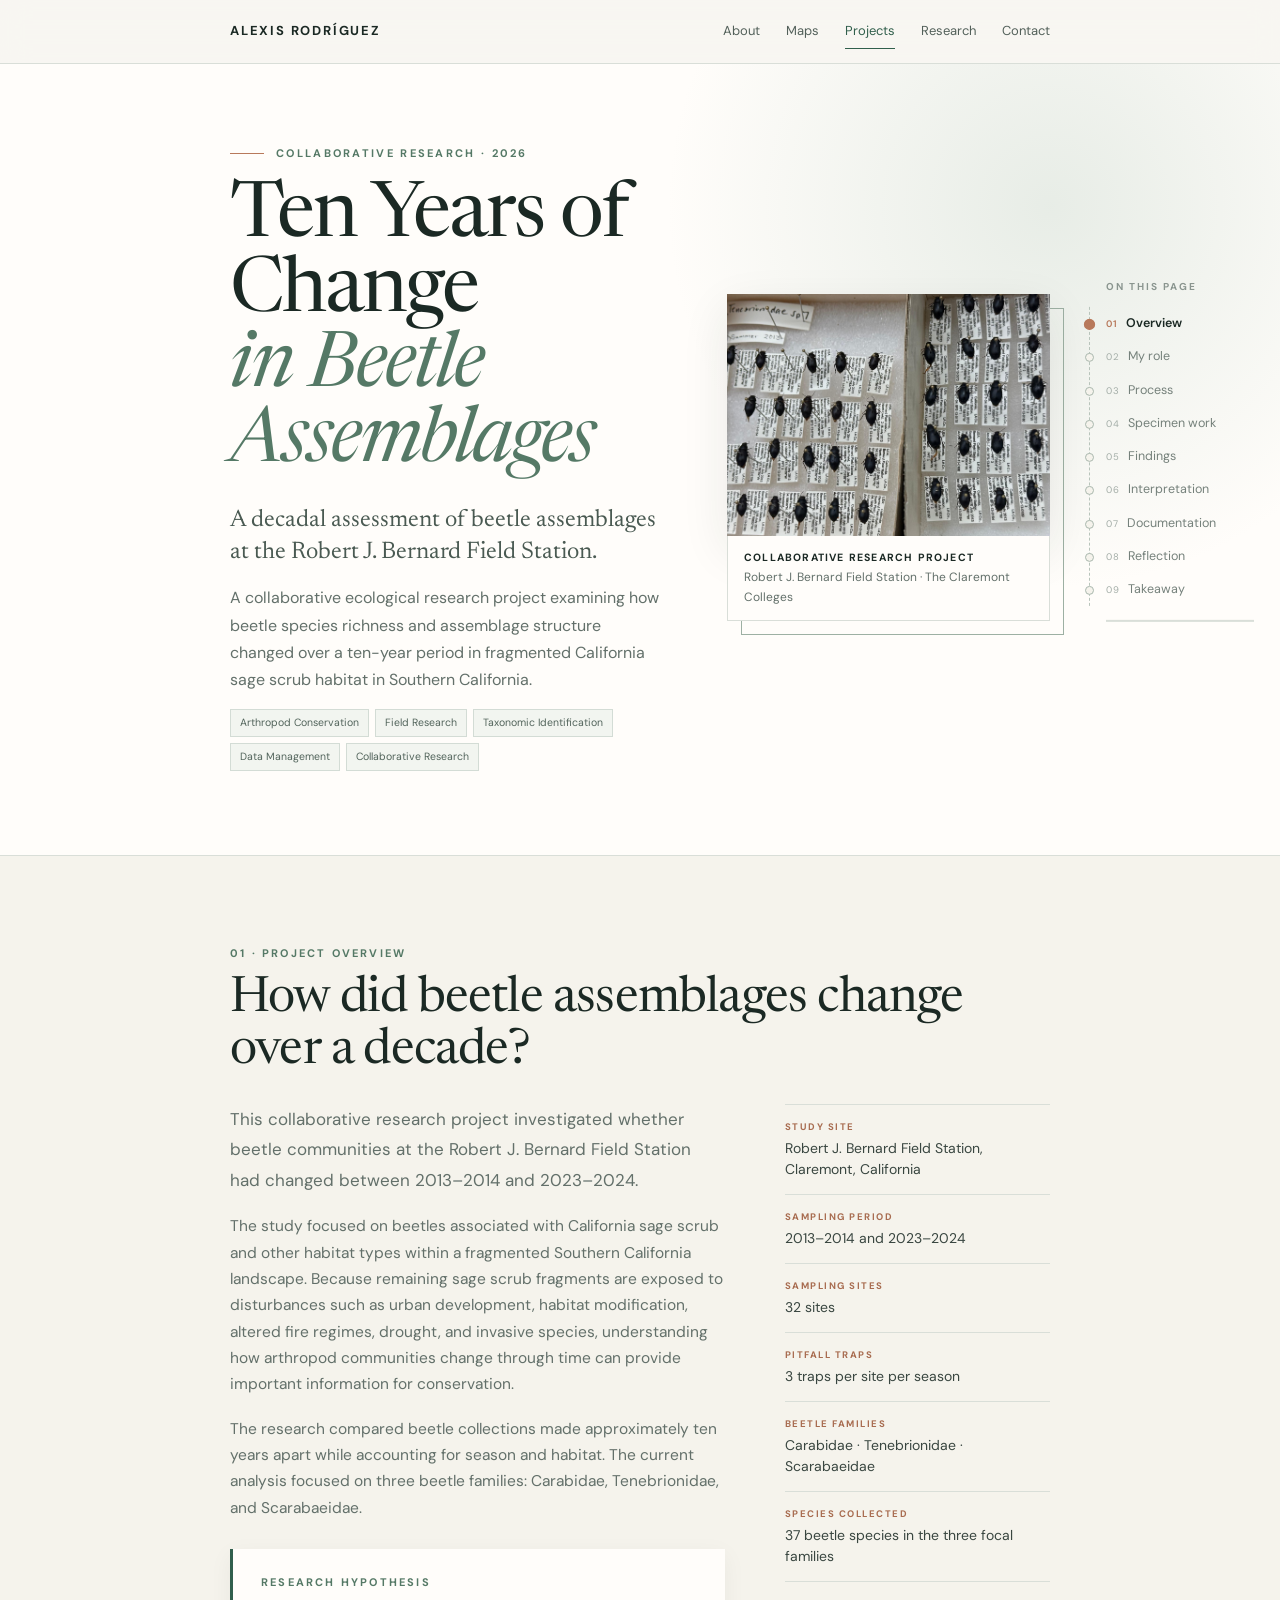
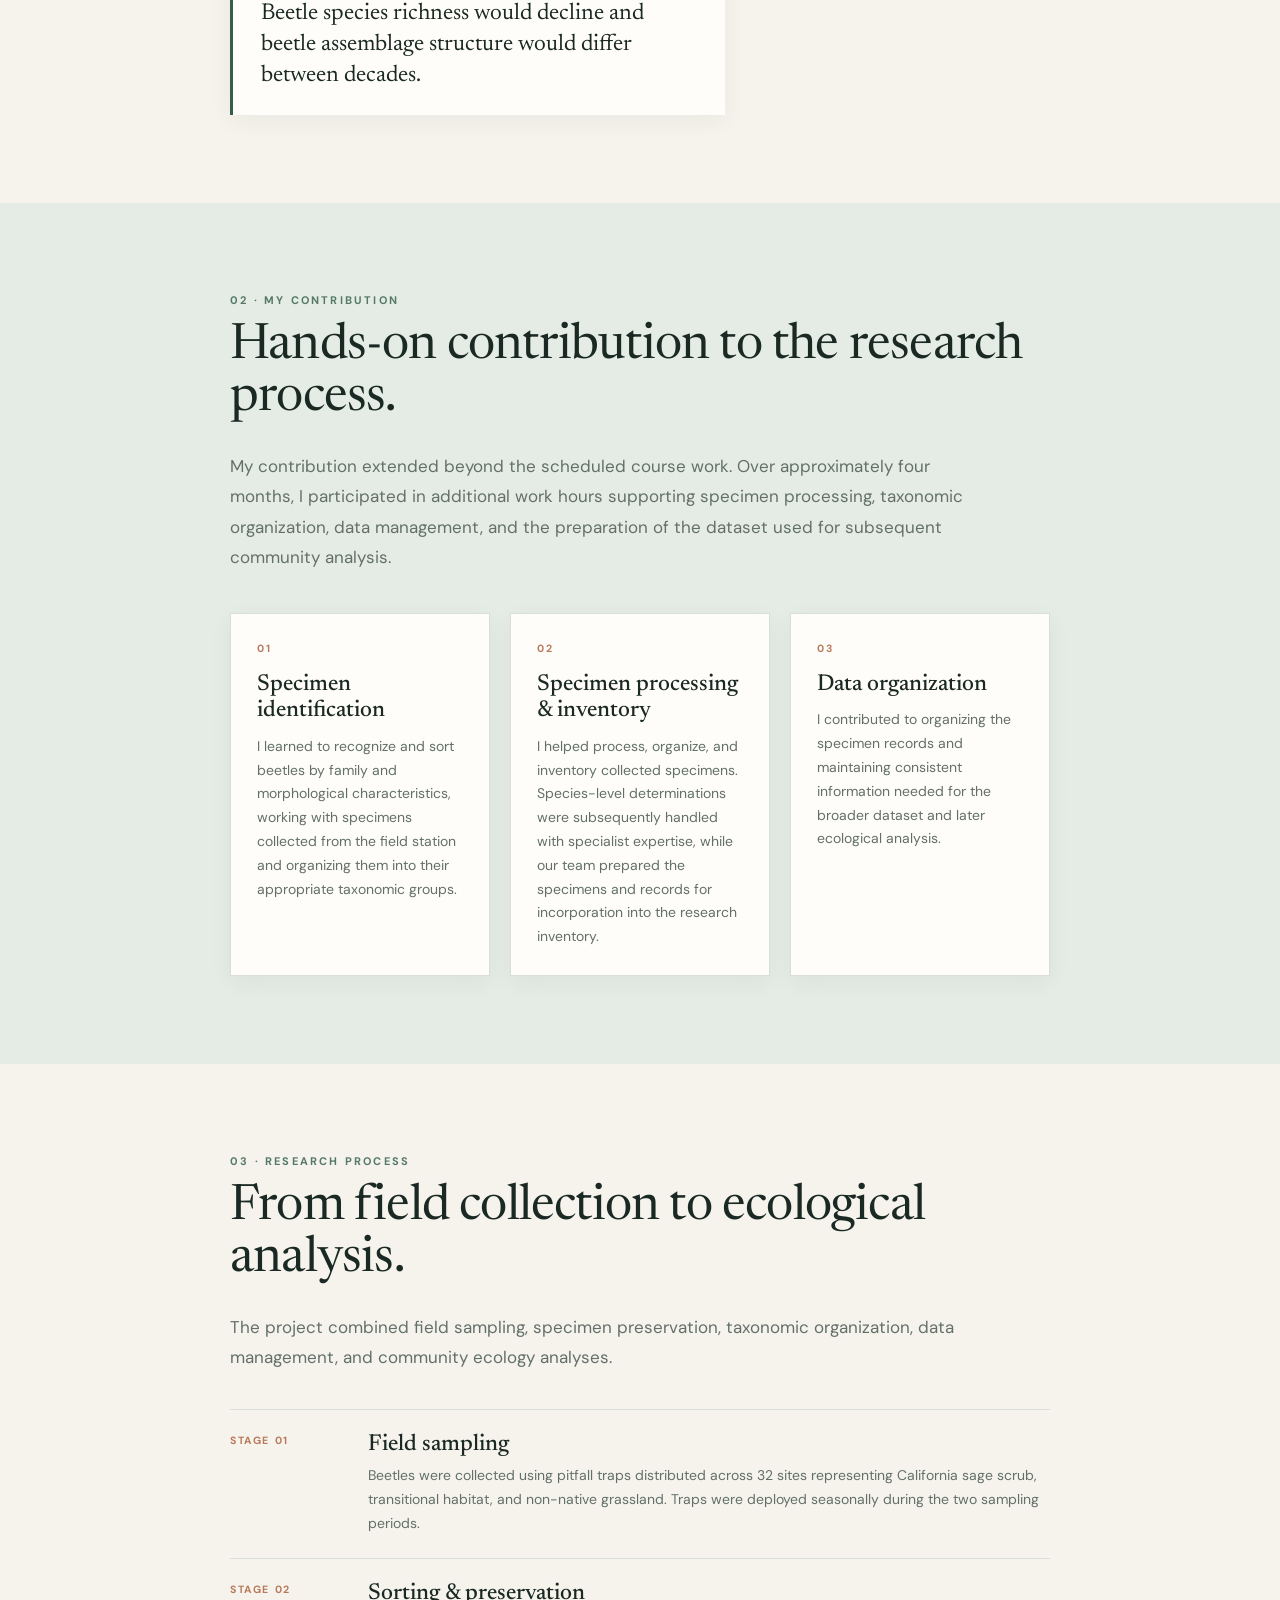
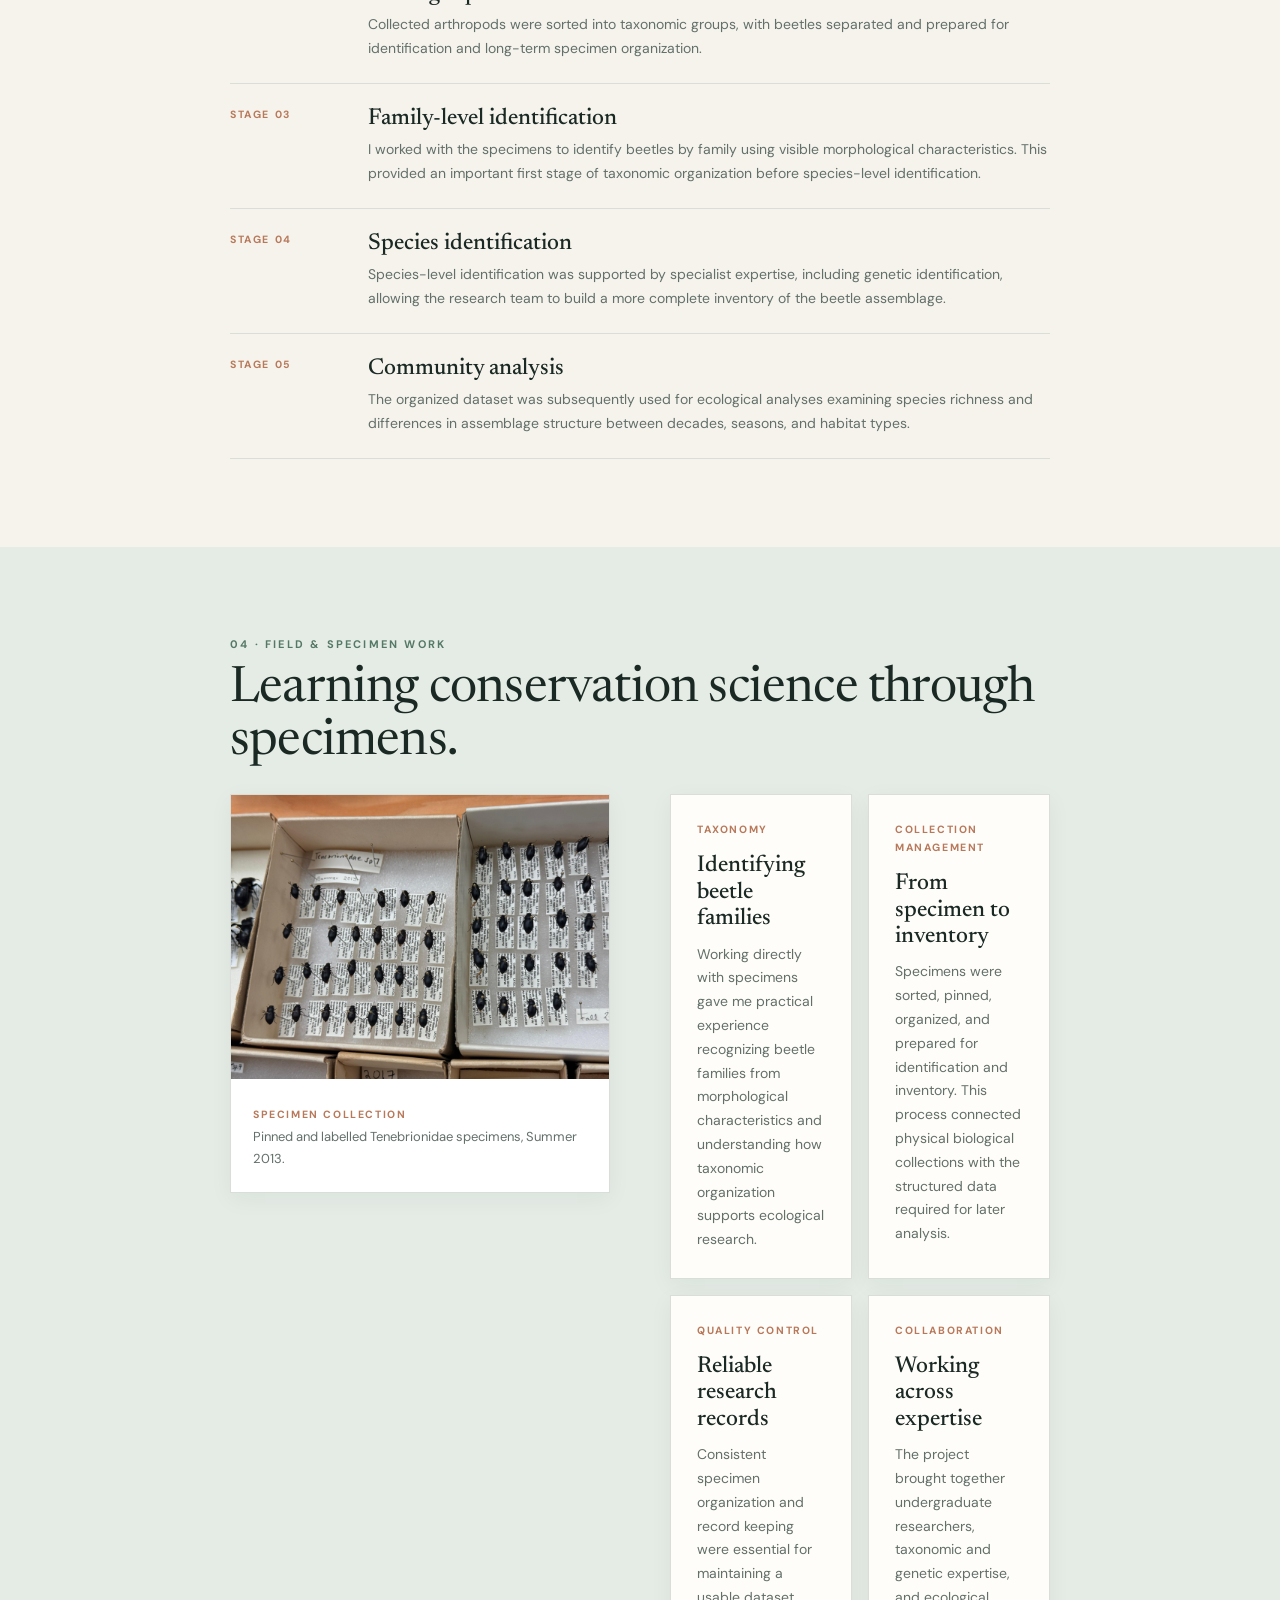
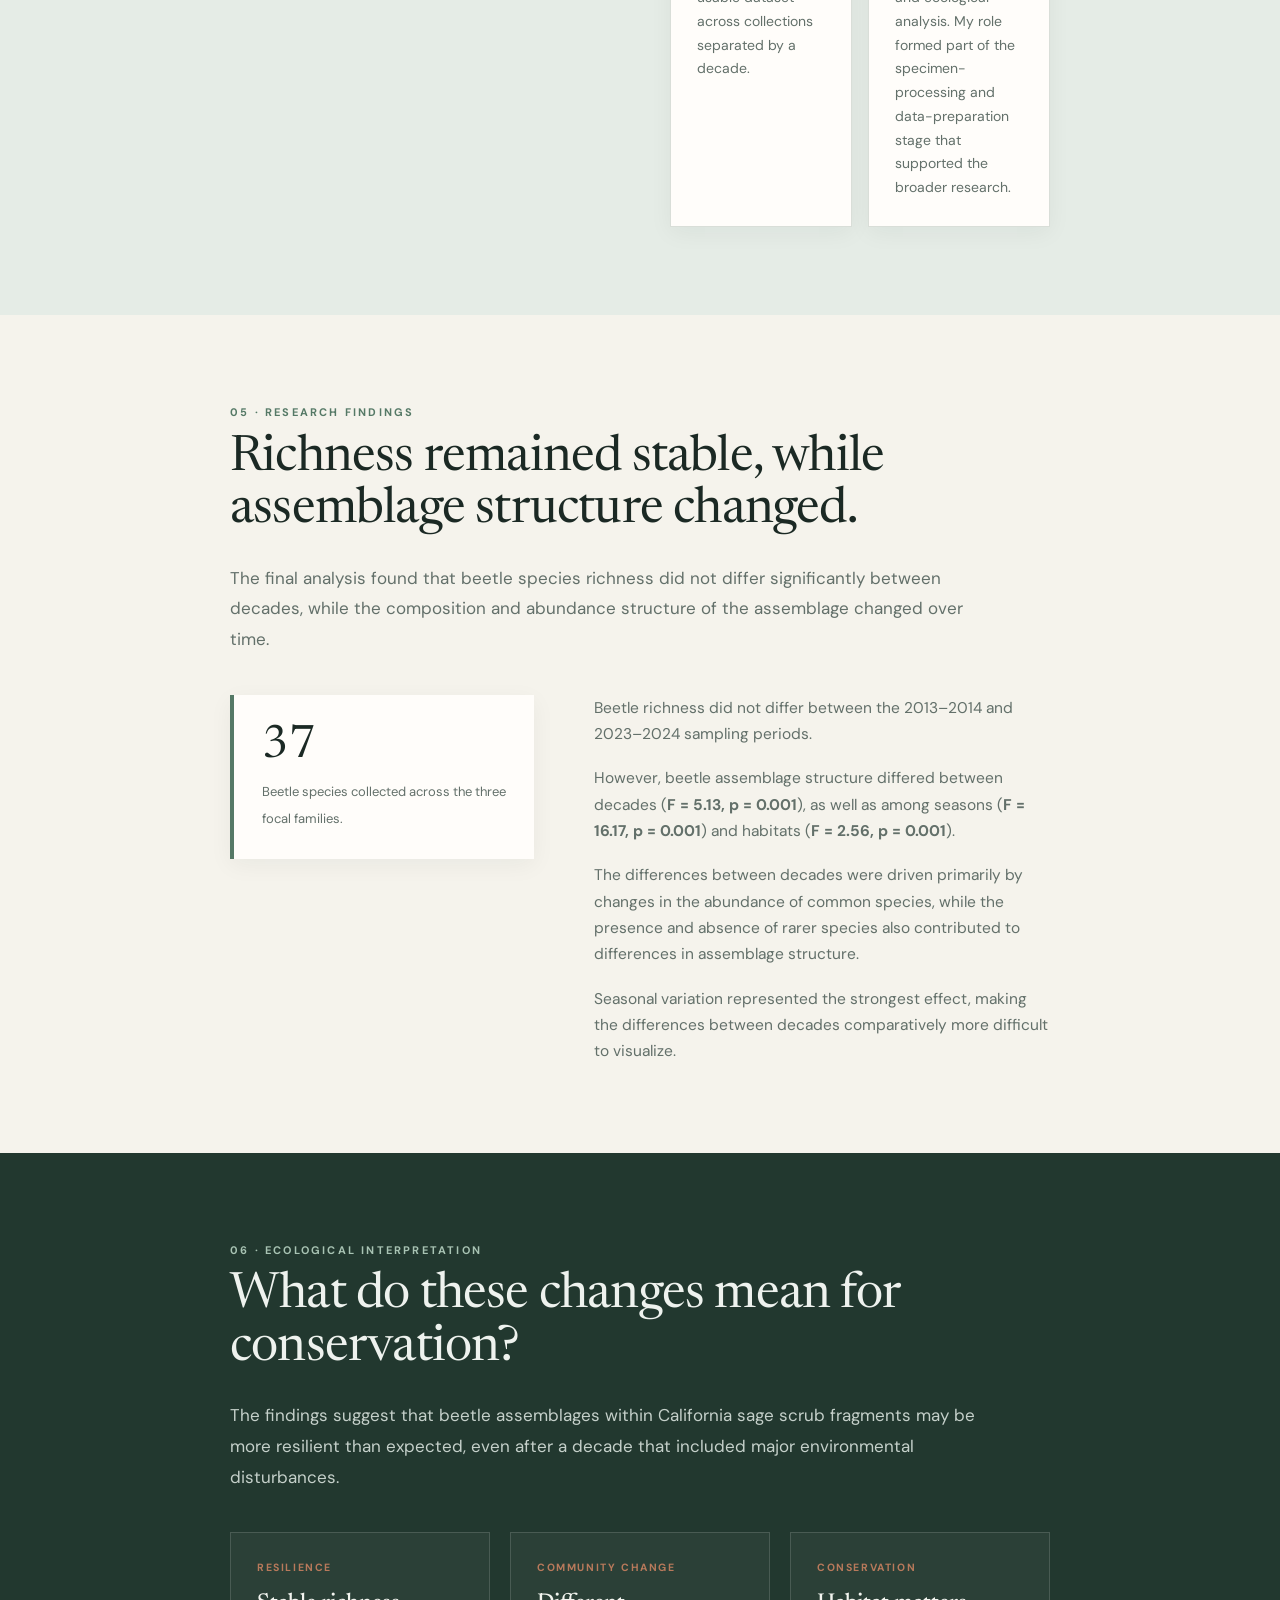
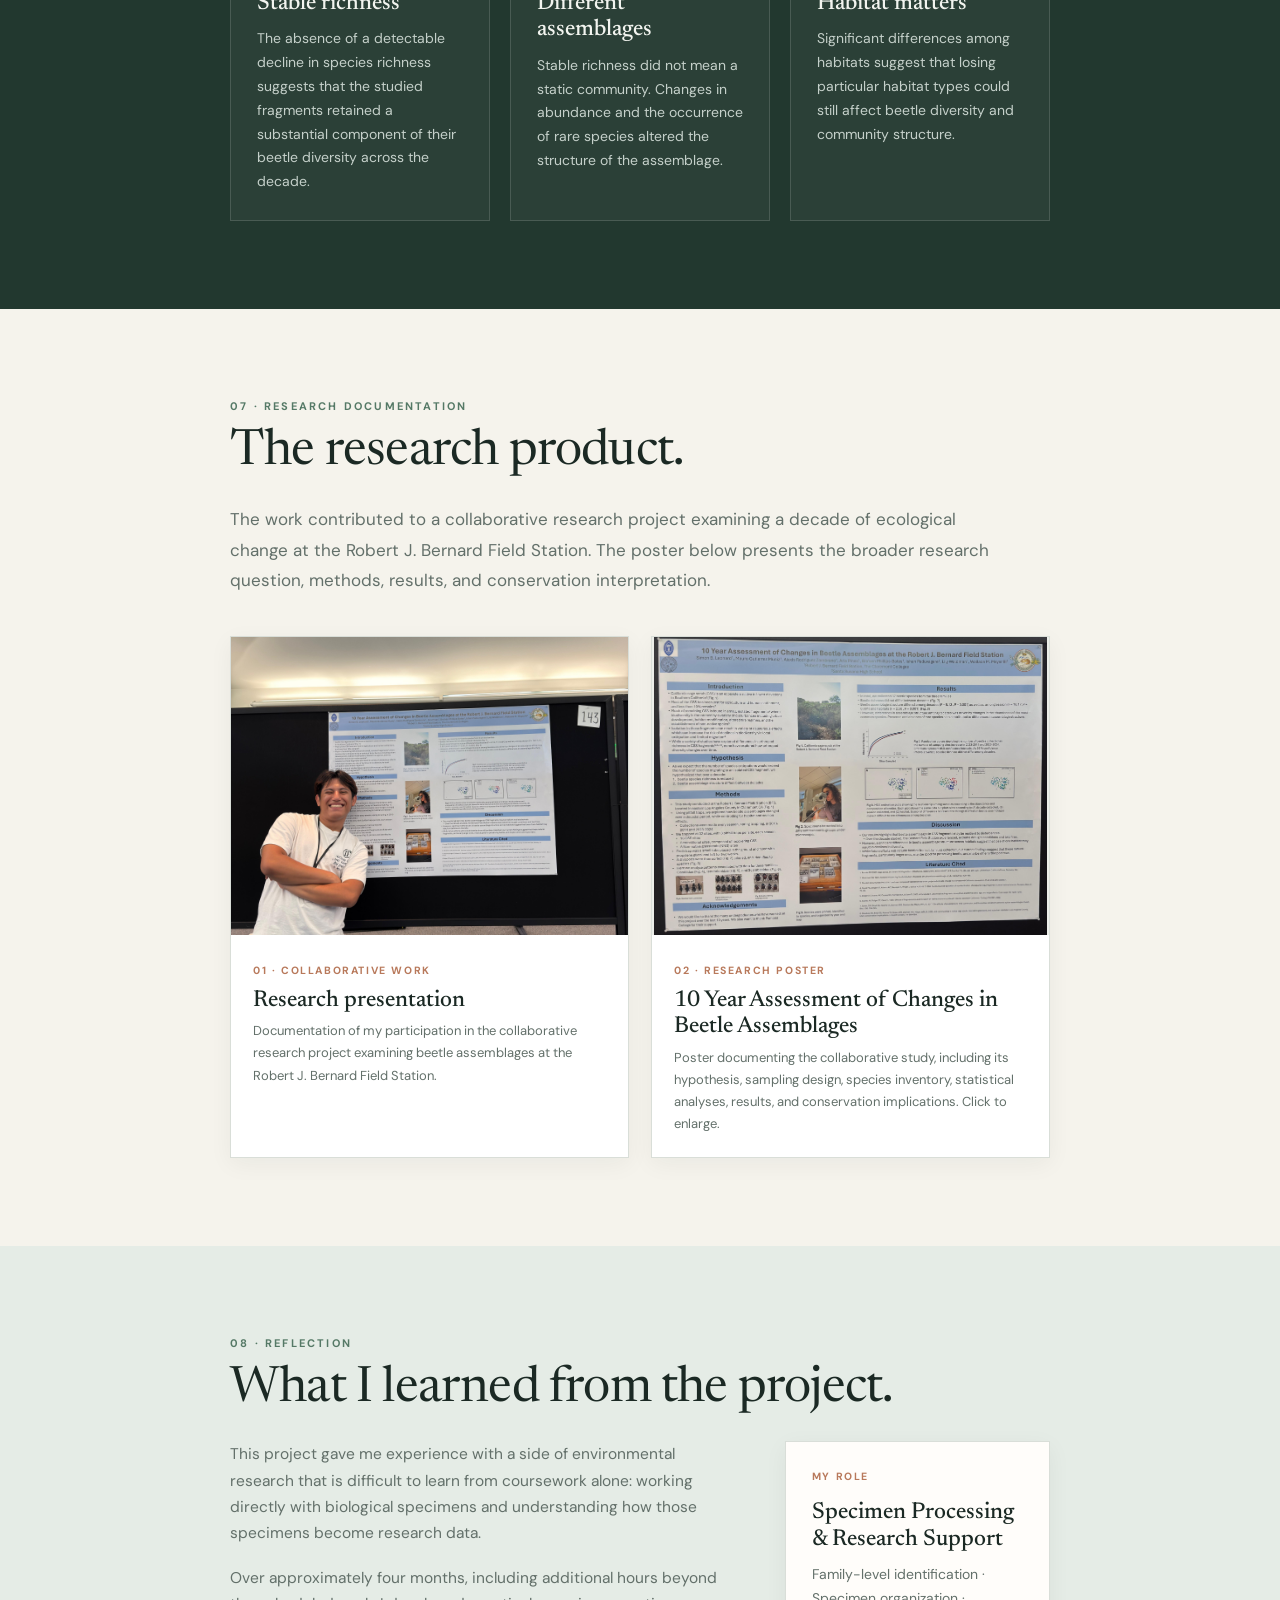
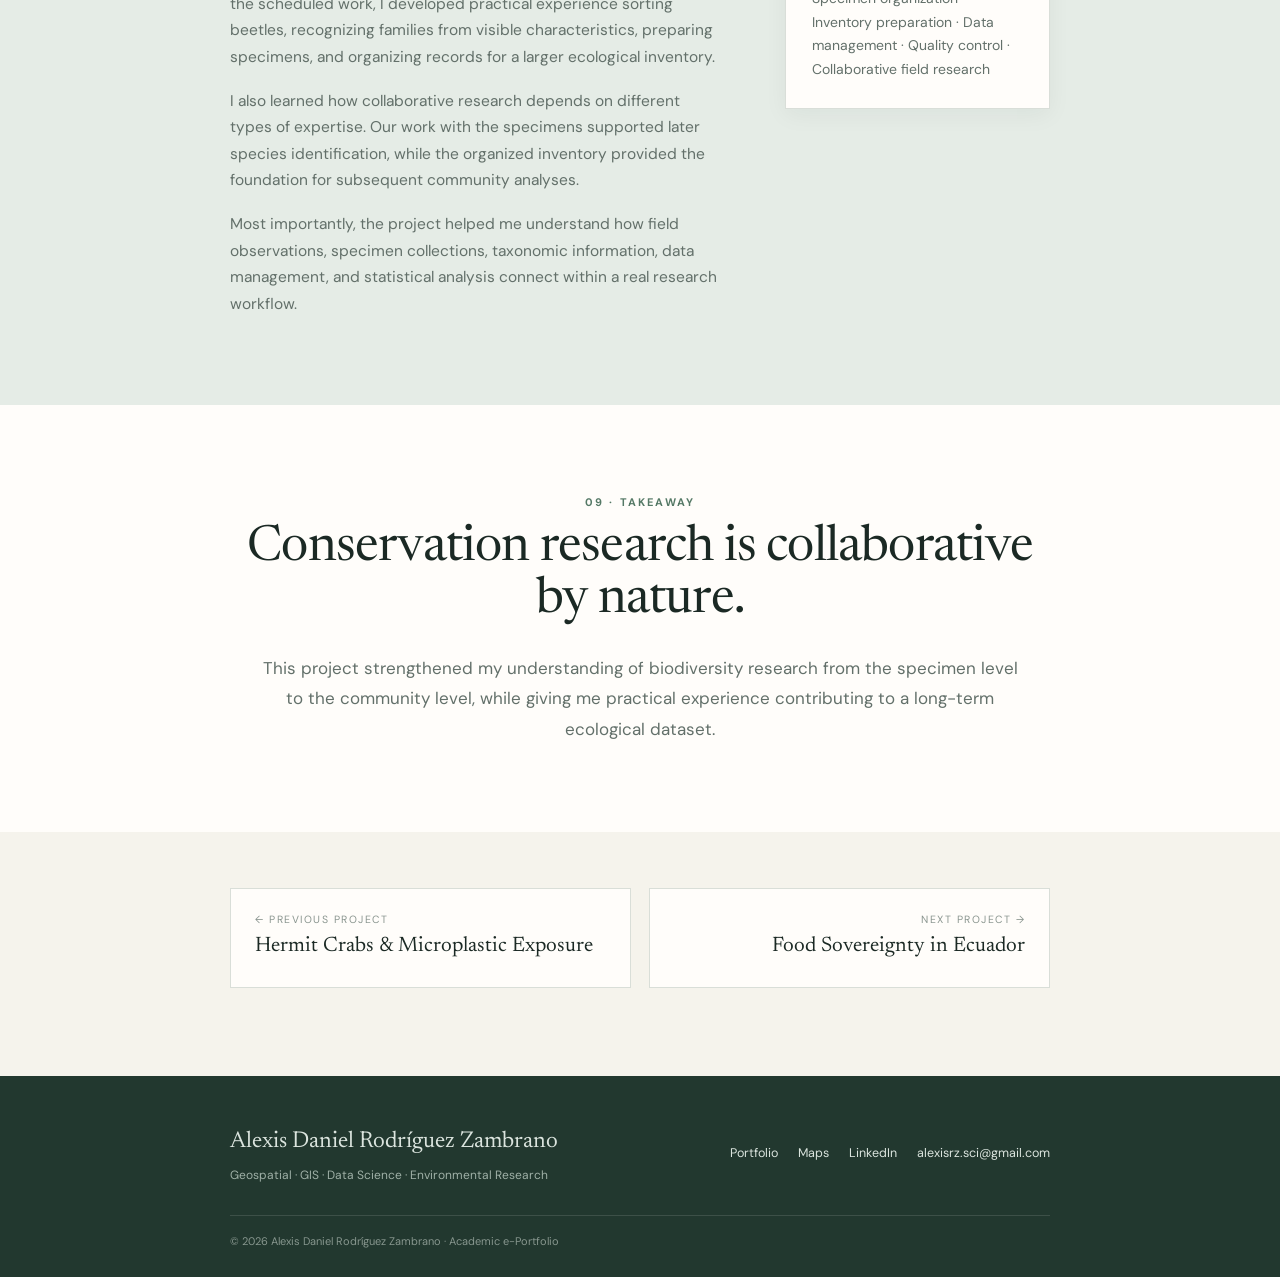
==== commit 60118a5a: "Redesign portfolio: About-first home, shared layout, in-page editor - One stylesheet (css/style.css)" ====
--- a/collaborative-research.html
+++ b/collaborative-research.html
@@ -1,3585 +1,262 @@
-Portfolio
 <!DOCTYPE html>
 <html lang="en">
-
 <head>
-
     <meta charset="UTF-8">
-
-    <meta
-        name="viewport"
-        content="width=device-width, initial-scale=1.0">
-
-    <meta
-        name="description"
-        content="Collaborative research project examining ten years of changes in beetle assemblages at the Robert J. Bernard Field Station.">
-
-    <title>
-        Collaborative Research | Alexis Rodríguez
-    </title>
-
-
-    <!-- =====================================================
-         FONTS
-    ====================================================== -->
+    <meta name="viewport" content="width=device-width, initial-scale=1.0">
+    <meta name="description" content="Collaborative research project examining ten years of changes in beetle assemblages at the Robert J. Bernard Field Station.">
+    <title>Collaborative Research | Alexis Rodríguez</title>
 
     <link rel="preconnect" href="https://fonts.googleapis.com">
-
-    <link
-        rel="preconnect"
-        href="https://fonts.gstatic.com"
-        crossorigin>
-
-    <link
-        href="https://fonts.googleapis.com/css2?family=DM+Sans:wght@400;500;600;700&family=Newsreader:opsz,wght@6..72,400;6..72,500;6..72,600&display=swap"
-        rel="stylesheet">
-
-
-    <style>
-
-        /* =====================================================
-           ROOT
-        ====================================================== */
-
-        :root {
-
-            --paper: #f5f3ec;
-            --paper-light: #fffdfa;
-            --sage: #e5ece6;
-
-            --ink: #1b2924;
-            --muted: #65716b;
-
-            --green: #315f4c;
-            --green-light: #557966;
-
-            --warm: #b8795b;
-
-            --line: #d9ded8;
-
-            --shadow:
-                0 16px 45px rgba(28, 45, 37, 0.08);
-
-        }
-
-
-        /* =====================================================
-           RESET
-        ====================================================== */
-
-        * {
-            box-sizing: border-box;
-            margin: 0;
-            padding: 0;
-        }
-
-
-        html {
-            scroll-behavior: smooth;
-        }
-
-
-        body {
-
-            font-family:
-                "DM Sans",
-                Arial,
-                sans-serif;
-
-            background: var(--paper);
-
-            color: var(--ink);
-
-            line-height: 1.75;
-
-            -webkit-font-smoothing: antialiased;
-
-        }
-
-
-        a {
-            color: inherit;
-        }
-
-
-        ::selection {
-
-            background: #c8d8cb;
-
-            color: var(--ink);
-
-        }
-
-
-        /* =====================================================
-           NAVIGATION
-        ====================================================== */
-
-        nav {
-
-            position: sticky;
-
-            top: 0;
-
-            z-index: 100;
-
-            display: flex;
-
-            justify-content: space-between;
-
-            align-items: center;
-
-            padding: 18px 6.5%;
-
-            background:
-                rgba(248, 248, 243, 0.93);
-
-            backdrop-filter: blur(14px);
-
-            border-bottom:
-                1px solid var(--line);
-
-        }
-
-
-        .logo {
-
-            font-size: 13px;
-
-            font-weight: 700;
-
-            letter-spacing: 1.8px;
-
-        }
-
-
-        .links {
-
-            display: flex;
-
-            align-items: center;
-
-        }
-
-
-        nav a {
-
-            position: relative;
-
-            margin-left: 28px;
-
-            text-decoration: none;
-
-            color: #53605a;
-
-            font-size: 13px;
-
-            transition:
-                color 0.25s ease;
-
-        }
-
-
-        nav a::after {
-
-            content: "";
-
-            position: absolute;
-
-            left: 0;
-
-            bottom: -7px;
-
-            width: 0;
-
-            height: 1px;
-
-            background: var(--green);
-
-            transition:
-                width 0.25s ease;
-
-        }
-
-
-        nav a:hover {
-
-            color: var(--green);
-
-        }
-
-
-        nav a:hover::after {
-
-            width: 100%;
-
-        }
-
-
-        /* =====================================================
-           HERO
-        ====================================================== */
-
-        .hero {
-
-            background:
-
-                radial-gradient(
-                    circle at 82% 18%,
-                    rgba(177, 199, 185, 0.30),
-                    transparent 31%
-                ),
-
-                var(--paper-light);
-
-            padding:
-                105px
-                7%
-                95px;
-
-        }
-
-
-        .hero-inner {
-
-            max-width: 1180px;
-
-            margin: auto;
-
-            display: grid;
-
-            grid-template-columns:
-                minmax(0, 1.15fr)
-                minmax(300px, 0.85fr);
-
-            gap: 75px;
-
-            align-items: center;
-
-        }
-
-
-        .eyebrow {
-
-            display: flex;
-
-            align-items: center;
-
-            gap: 12px;
-
-            margin-bottom: 22px;
-
-            color: var(--green-light);
-
-            font-size: 11px;
-
-            font-weight: 700;
-
-            letter-spacing: 2.3px;
-
-            text-transform: uppercase;
-
-        }
-
-
-        .eyebrow::before {
-
-            content: "";
-
-            width: 34px;
-
-            height: 1px;
-
-            background: var(--warm);
-
-        }
-
-
-        h1 {
-
-            font-family:
-                "Newsreader",
-                Georgia,
-                serif;
-
-            font-size:
-                clamp(
-                    48px,
-                    6vw,
-                    76px
-                );
-
-            line-height: 0.98;
-
-            font-weight: 400;
-
-            letter-spacing: -2px;
-
-            margin-bottom: 25px;
-
-        }
-
-
-        .hero-subtitle {
-
-            max-width: 700px;
-
-            font-family:
-                "Newsreader",
-                Georgia,
-                serif;
-
-            font-size: 25px;
-
-            line-height: 1.35;
-
-            color: #43534b;
-
-            margin-bottom: 24px;
-
-        }
-
-
-        .hero-intro {
-
-            max-width: 680px;
-
-            color: var(--muted);
-
-            font-size: 16px;
-
-            line-height: 1.85;
-
-        }
-
-
-        .hero-meta {
-
-            display: flex;
-
-            flex-wrap: wrap;
-
-            gap: 7px;
-
-            margin-top: 28px;
-
-        }
-
-
-        .hero-tag {
-
-            padding:
-                6px
-                10px;
-
-            border:
-                1px solid
-                #d2dbd4;
-
-            background:
-                #f2f5f1;
-
-            color: #56665e;
-
-            font-size: 10px;
-
-            letter-spacing: 0.4px;
-
-        }
-
-
-        /* =====================================================
-           HERO IMAGE
-        ====================================================== */
-
-        .hero-visual {
-
-            position: relative;
-
-            overflow: visible;
-
-        }
-
-
-        .hero-visual::before {
-
-            content: "";
-
-            position: absolute;
-
-            inset:
-                16px
-                -16px
-                -16px
-                16px;
-
-            border:
-                1px solid
-                #9db0a3;
-
-        }
-
-
-        .hero-visual img {
-
-            position: relative;
-
-            width: 100%;
-
-            aspect-ratio: 4 / 3;
-
-            object-fit: cover;
-
-            display: block;
-
-            box-shadow:
-                var(--shadow);
-
-        }
-
-
-        .hero-caption {
-
-            position: relative;
-
-            background:
-                var(--paper-light);
-
-            padding:
-                15px
-                18px;
-
-            color: var(--muted);
-
-            font-size: 12px;
-
-            line-height: 1.6;
-
-            border:
-                1px solid
-                var(--line);
-
-            border-top: none;
-
-        }
-
-
-        .hero-caption strong {
-
-            color: var(--ink);
-
-            font-size: 11px;
-
-            text-transform: uppercase;
-
-            letter-spacing: 1.2px;
-
-        }
-
-
-        /* =====================================================
-           GENERAL
-        ====================================================== */
-
-        .section {
-
-            max-width: 1180px;
-
-            margin: auto;
-
-            padding:
-                92px
-                6.5%;
-
-        }
-
-
-        .section-alt {
-
-            background: var(--sage);
-
-        }
-
-
-        .section-alt-inner {
-
-            max-width: 1180px;
-
-            margin: auto;
-
-            padding:
-                92px
-                6.5%;
-
-        }
-
-
-        .section-label {
-
-            margin-bottom: 12px;
-
-            color: var(--green-light);
-
-            font-size: 11px;
-
-            font-weight: 700;
-
-            letter-spacing: 2.3px;
-
-            text-transform: uppercase;
-
-        }
-
-
-        h2 {
-
-            max-width: 900px;
-
-            font-family:
-                "Newsreader",
-                Georgia,
-                serif;
-
-            font-size:
-                clamp(
-                    38px,
-                    5vw,
-                    56px
-                );
-
-            line-height: 1.05;
-
-            font-weight: 400;
-
-            letter-spacing: -1px;
-
-            margin-bottom: 32px;
-
-        }
-
-
-        .lead {
-
-            max-width: 820px;
-
-            font-size: 17px;
-
-            line-height: 1.85;
-
-            color: #56665e;
-
-        }
-
-
-        /* =====================================================
-           OVERVIEW
-        ====================================================== */
-
-        .overview-grid {
-
-            display: grid;
-
-            grid-template-columns:
-                1.25fr
-                0.75fr;
-
-            gap: 70px;
-
-            margin-top: 42px;
-
-        }
-
-
-        .overview-text p {
-
-            margin-bottom: 22px;
-
-            color: var(--muted);
-
-            font-size: 15px;
-
-        }
-
-
-        .research-question {
-
-            margin-top: 30px;
-
-            padding:
-                25px
-                28px;
-
-            background:
-                var(--paper-light);
-
-            border-left:
-                4px solid
-                var(--green-light);
-
-            box-shadow:
-                0 8px 25px
-                rgba(28,45,37,0.045);
-
-        }
-
-
-        .question-label {
-
-            margin-bottom: 8px;
-
-            color: var(--green);
-
-            font-size: 10px;
-
-            font-weight: 700;
-
-            letter-spacing: 1.8px;
-
-            text-transform: uppercase;
-
-        }
-
-
-        .research-question p {
-
-            margin: 0;
-
-            color: var(--ink);
-
-            font-family:
-                "Newsreader",
-                Georgia,
-                serif;
-
-            font-size: 24px;
-
-            line-height: 1.35;
-
-        }
-
-
-        /* =====================================================
-           FACTS
-        ====================================================== */
-
-        .facts {
-
-            border-top:
-                1px solid var(--line);
-
-        }
-
-
-        .fact {
-
-            padding:
-                17px
-                0;
-
-            border-bottom:
-                1px solid var(--line);
-
-        }
-
-
-        .fact-title {
-
-            color: var(--green-light);
-
-            font-size: 10px;
-
-            font-weight: 700;
-
-            letter-spacing: 1.5px;
-
-            text-transform: uppercase;
-
-            margin-bottom: 5px;
-
-        }
-
-
-        .fact-value {
-
-            color: #4f5e57;
-
-            font-size: 14px;
-
-            line-height: 1.55;
-
-        }
-
-
-        /* =====================================================
-           ROLE
-        ====================================================== */
-
-        .role-grid {
-
-            display: grid;
-
-            grid-template-columns:
-                repeat(
-                    3,
-                    minmax(0, 1fr)
-                );
-
-            gap: 20px;
-
-            margin-top: 45px;
-
-        }
-
-
-        .role-card {
-
-            background:
-                var(--paper-light);
-
-            border:
-                1px solid var(--line);
-
-            padding:
-                28px;
-
-            box-shadow:
-                0 8px 25px
-                rgba(28,45,37,0.045);
-
-        }
-
-
-        .role-number {
-
-            color: var(--warm);
-
-            font-size: 11px;
-
-            font-weight: 700;
-
-            letter-spacing: 1.5px;
-
-            margin-bottom: 18px;
-
-        }
-
-
-        .role-card h3 {
-
-            font-family:
-                "Newsreader",
-                Georgia,
-                serif;
-
-            font-size: 27px;
-
-            font-weight: 500;
-
-            margin-bottom: 12px;
-
-        }
-
-
-        .role-card p {
-
-            color: var(--muted);
-
-            font-size: 14px;
-
-            line-height: 1.75;
-
-        }
-
-
-        /* =====================================================
-           TIMELINE
-        ====================================================== */
-
-        .timeline {
-
-            max-width: 900px;
-
-            margin-top: 42px;
-
-        }
-
-
-        .timeline-item {
-
-            display: grid;
-
-            grid-template-columns:
-                120px
-                1fr;
-
-            gap: 30px;
-
-            padding:
-                26px
-                0;
-
-            border-top:
-                1px solid var(--line);
-
-        }
-
-
-        .timeline-item:last-child {
-
-            border-bottom:
-                1px solid var(--line);
-
-        }
-
-
-        .timeline-stage {
-
-            color: var(--green);
-
-            font-size: 10px;
-
-            font-weight: 700;
-
-            letter-spacing: 1.5px;
-
-            text-transform: uppercase;
-
-        }
-
-
-        .timeline-item h3 {
-
-            font-family:
-                "Newsreader",
-                Georgia,
-                serif;
-
-            font-size: 25px;
-
-            font-weight: 500;
-
-            margin-bottom: 7px;
-
-        }
-
-
-        .timeline-item p {
-
-            color: var(--muted);
-
-            font-size: 14px;
-
-            line-height: 1.75;
-
-        }
-
-
-        /* =====================================================
-           SPECIMEN / FIELDWORK
-        ====================================================== */
-
-        .fieldwork-grid {
-
-            display: grid;
-
-            grid-template-columns:
-                repeat(
-                    2,
-                    minmax(0, 1fr)
-                );
-
-            gap: 22px;
-
-            margin-top: 42px;
-
-        }
-
-
-        .fieldwork-card {
-
-            background:
-                rgba(255,255,255,0.55);
-
-            border:
-                1px solid
-                #cbd7cd;
-
-            padding:
-                28px;
-
-        }
-
-
-        .fieldwork-card span {
-
-            color: var(--green-light);
-
-            font-size: 10px;
-
-            font-weight: 700;
-
-            letter-spacing: 1.5px;
-
-        }
-
-
-        .fieldwork-card h3 {
-
-            font-family:
-                "Newsreader",
-                Georgia,
-                serif;
-
-            font-size: 26px;
-
-            font-weight: 500;
-
-            margin:
-                10px
-                0
-                10px;
-
-        }
-
-
-        .fieldwork-card p {
-
-            color: #617068;
-
-            font-size: 14px;
-
-            line-height: 1.75;
-
-        }
-
-
-        /* =====================================================
-           RESULTS
-        ====================================================== */
-
-        .results-grid {
-
-            display: grid;
-
-            grid-template-columns:
-                0.8fr
-                1.2fr;
-
-            gap: 55px;
-
-            align-items: start;
-
-            margin-top: 42px;
-
-        }
-
-
-        .result-highlight {
-
-            padding:
-                30px;
-
-            background:
-                var(--paper-light);
-
-            border-left:
-                4px solid
-                var(--green-light);
-
-            box-shadow:
-                0 10px 30px
-                rgba(28,45,37,0.05);
-
-        }
-
-
-        .result-highlight strong {
-
-            display: block;
-
-            font-family:
-                "Newsreader",
-                Georgia,
-                serif;
-
-            font-size: 42px;
-
-            font-weight: 400;
-
-            line-height: 1;
-
-            margin-bottom: 10px;
-
-        }
-
-
-        .result-highlight span {
-
-            color: var(--muted);
-
-            font-size: 13px;
-
-        }
-
-
-        .results-text p {
-
-            color: var(--muted);
-
-            font-size: 15px;
-
-            margin-bottom: 20px;
-
-        }
-
-
-        /* =====================================================
-           DOCUMENTATION
-        ====================================================== */
-
-        .documentation {
-
-            background:
-                var(--paper-light);
-
-        }
-
-
-        .document-grid {
-
-            display: grid;
-
-            grid-template-columns:
-                1fr
-                1fr;
-
-            gap: 24px;
-
-            margin-top: 42px;
-
-        }
-
-
-        .document-card {
-
-            border:
-                1px solid var(--line);
-
-            background:
-                white;
-
-            /*
-             * IMPORTANTE:
-             * Antes estaba en "hidden".
-             * Ahora debe permitir que la imagen
-             * ampliada salga visualmente de la tarjeta.
-             */
-
-            overflow: visible;
-
-            box-shadow:
-                0 10px 30px
-                rgba(28,45,37,0.05);
-
-        }
-
-
-        .document-card img {
-
-            width: 100%;
-
-            height: auto;
-
-            display: block;
-
-            object-fit: cover;
-
-        }
-
-
-        .document-card:first-child img {
-
-            aspect-ratio: 4 / 3;
-
-            object-fit: cover;
-
-        }
-
-
-        .document-card:nth-child(2) img {
-
-            aspect-ratio: 4 / 3;
-
-            object-fit: contain;
-
-            background: #eceee9;
-
-        }
-
-
-        .document-caption {
-
-            padding:
-                22px
-                24px
-                25px;
-
-        }
-
-
-        .document-number {
-
-            color: var(--warm);
-
-            font-size: 10px;
-
-            font-weight: 700;
-
-            letter-spacing: 1.5px;
-
-        }
-
-
-        .document-caption h3 {
-
-            font-family:
-                "Newsreader",
-                Georgia,
-                serif;
-
-            font-size: 25px;
-
-            font-weight: 500;
-
-            margin:
-                7px
-                0
-                8px;
-
-        }
-
-
-        .document-caption p {
-
-            color: var(--muted);
-
-            font-size: 13px;
-
-            line-height: 1.7;
-
-        }
-
-
-        /* =====================================================
-           REFLECTION
-        ====================================================== */
-
-        .reflection {
-
-            display: grid;
-
-            grid-template-columns:
-                1.2fr
-                0.8fr;
-
-            gap: 70px;
-
-            margin-top: 42px;
-
-        }
-
-
-        .reflection-text p {
-
-            color: var(--muted);
-
-            font-size: 15px;
-
-            margin-bottom: 21px;
-
-        }
-
-
-        .role-highlight {
-
-            align-self: start;
-
-            padding:
-                30px;
-
-            background:
-                var(--sage);
-
-            border:
-                1px solid
-                #cbd7cd;
-
-        }
-
-
-        .mini-label {
-
-            color: var(--green);
-
-            font-size: 10px;
-
-            font-weight: 700;
-
-            letter-spacing: 1.7px;
-
-            text-transform: uppercase;
-
-            margin-bottom: 10px;
-
-        }
-
-
-        .role-highlight h3 {
-
-            font-family:
-                "Newsreader",
-                Georgia,
-                serif;
-
-            font-size: 28px;
-
-            font-weight: 500;
-
-            line-height: 1.15;
-
-            margin-bottom: 13px;
-
-        }
-
-
-        .role-highlight p {
-
-            color: #627169;
-
-            font-size: 13px;
-
-            line-height: 1.7;
-
-        }
-
-
-        /* =====================================================
-           TAKEAWAY
-        ====================================================== */
-
-        .takeaway {
-
-            background:
-                linear-gradient(
-                    135deg,
-                    #e7eee8,
-                    #f0f2ed
-                );
-
-        }
-
-
-        .takeaway-inner {
-
-            max-width: 900px;
-
-            margin: auto;
-
-            padding:
-                92px
-                6.5%;
-
-            text-align: center;
-
-        }
-
-
-        .takeaway-inner h2 {
-
-            margin-left: auto;
-
-            margin-right: auto;
-
-        }
-
-
-        .takeaway-inner p {
-
-            max-width: 760px;
-
-            margin:
-                0
-                auto;
-
-            color: #56665e;
-
-            font-size: 16px;
-
-            line-height: 1.85;
-
-        }
-
-
-        /* =====================================================
-           BACK LINK
-        ====================================================== */
-
-        .back-wrap {
-
-            max-width: 1180px;
-
-            margin: auto;
-
-            padding:
-                42px
-                6.5%;
-
-        }
-
-
-        .back-link {
-
-            color: var(--green);
-
-            font-size: 12px;
-
-            font-weight: 700;
-
-            text-decoration: none;
-
-        }
-
-
-        .back-link:hover {
-
-            text-decoration: underline;
-
-        }
-
-
-        /* =====================================================
-           FOOTER
-        ====================================================== */
-
-        footer {
-
-            background: #1b2924;
-
-            color: #dbe4de;
-
-            padding:
-                48px
-                6.5%;
-
-        }
-
-
-        .footer-inner {
-
-            max-width: 1180px;
-
-            margin: auto;
-
-            display: flex;
-
-            justify-content: space-between;
-
-            gap: 40px;
-
-        }
-
-
-        .footer-name {
-
-            font-family:
-                "Newsreader",
-                Georgia,
-                serif;
-
-            font-size: 24px;
-
-            margin-bottom: 8px;
-
-        }
-
-
-        .footer-description {
-
-            color: #aebbb4;
-
-            font-size: 13px;
-
-        }
-
-
-        .footer-links a {
-
-            display: inline-block;
-
-            margin-left: 22px;
-
-            color: #dbe4de;
-
-            text-decoration: none;
-
-            font-size: 12px;
-
-        }
-
-
-        .footer-links a:hover {
-
-            text-decoration: underline;
-
-        }
-
-
-        .copyright {
-
-            max-width: 1180px;
-
-            margin:
-                30px
-                auto
-                0;
-
-            padding-top: 17px;
-
-            border-top:
-                1px solid
-                rgba(255,255,255,0.12);
-
-            color: #87968e;
-
-            font-size: 11px;
-
-        }
-
-
-        /* =====================================================
-           IMAGE EXPANSION
-        ====================================================== */
-
-        /*
-         * Todas las imágenes de la página son ampliables.
-         */
-
-        img {
-
-            cursor: zoom-in;
-
-        }
-
-
-        /*
-         * La imagen conserva siempre sus proporciones.
-         */
-
-        .image-expandable {
-
-            position: relative;
-
-            z-index: 1;
-
-            transform-origin: center center;
-
-            transition:
-                transform 0.38s
-                cubic-bezier(0.22, 1, 0.36, 1),
-
-                box-shadow 0.38s ease;
-
-            will-change:
-                transform;
-
-        }
-
-
-        /*
-         * Cuando está ampliada, queda por encima
-         * del contenido de alrededor.
-         */
-
-        .image-expandable.is-expanded {
-
-            z-index: 1000;
-
-            cursor: zoom-out;
-
-            box-shadow:
-                0 24px 70px
-                rgba(28, 45, 37, 0.24);
-
-        }
-
-
-        /*
-         * Mientras una imagen está ampliada,
-         * no queremos que otra imagen se coloque
-         * visualmente por encima.
-         */
-
-        body.image-is-expanded
-        img:not(.is-expanded) {
-
-            position: relative;
-
-            z-index: 1;
-
-        }
-
-
-        /* =====================================================
-           MOBILE
-        ====================================================== */
-
-        @media (max-width: 850px) {
-
-            nav {
-
-                padding:
-                    17px
-                    5%;
-
-            }
-
-
-            .links {
-
-                display: none;
-
-            }
-
-
-            .hero {
-
-                padding:
-                    75px
-                    6%
-                    75px;
-
-            }
-
-
-            .hero-inner {
-
-                grid-template-columns: 1fr;
-
-                gap: 50px;
-
-            }
-
-
-            .hero-visual {
-
-                max-width: 500px;
-
-                margin-left: 12px;
-
-            }
-
-
-            .overview-grid,
-            .results-grid,
-            .reflection {
-
-                grid-template-columns: 1fr;
-
-            }
-
-
-            .role-grid {
-
-                grid-template-columns: 1fr;
-
-            }
-
-
-            .fieldwork-grid,
-            .document-grid {
-
-                grid-template-columns: 1fr;
-
-            }
-
-
-            .section,
-            .section-alt-inner {
-
-                padding:
-                    75px
-                    6%;
-
-            }
-
-
-            .timeline-item {
-
-                grid-template-columns: 1fr;
-
-                gap: 7px;
-
-            }
-
-
-            .footer-inner {
-
-                flex-direction: column;
-
-            }
-
-
-            .footer-links a {
-
-                margin:
-                    0
-                    18px
-                    0
-                    0;
-
-            }
-
-        }
-
-
-        @media (max-width: 500px) {
-
-            h1 {
-
-                font-size: 47px;
-
-            }
-
-
-            .hero-subtitle {
-
-                font-size: 22px;
-
-            }
-
-
-            h2 {
-
-                font-size: 39px;
-
-            }
-
-
-            .hero-visual {
-
-                margin-left: 0;
-
-            }
-
-        }
-
-    </style>
-
+    <link rel="preconnect" href="https://fonts.gstatic.com" crossorigin>
+    <link href="https://fonts.googleapis.com/css2?family=DM+Sans:wght@400;500;600;700&family=Newsreader:ital,opsz,wght@0,6..72,400;0,6..72,500;1,6..72,400&display=swap" rel="stylesheet">
+    <link rel="stylesheet" href="css/style.css">
 </head>
 
-
-<body>
-
-
-    <!-- =========================
-        NAVIGATION
-    ========================= -->
-
-    <nav>
-
-        <div class="nav-name">
-            ALEXIS RODRÍGUEZ
+<body data-page="project">
+
+    <div data-render="topbar"></div>
+
+    <!-- ================= HERO ================= -->
+    <header class="p-hero" data-edit>
+        <div class="wrap p-hero__grid">
+            <div>
+                <div class="eyebrow">Collaborative Research · 2026</div>
+                <h1>Ten Years of Change<br><em>in Beetle Assemblages</em></h1>
+                <p class="p-hero__subtitle">
+                    A decadal assessment of beetle assemblages at the Robert J. Bernard Field Station.
+                </p>
+                <p class="p-hero__intro">
+                    A collaborative ecological research project examining how beetle species
+                    richness and assemblage structure changed over a ten-year period in
+                    fragmented California sage scrub habitat in Southern California.
+                </p>
+                <div class="tags">
+                    <span class="tag">Arthropod Conservation</span>
+                    <span class="tag">Field Research</span>
+                    <span class="tag">Taxonomic Identification</span>
+                    <span class="tag">Data Management</span>
+                    <span class="tag">Collaborative Research</span>
+                </div>
+            </div>
+            <figure class="framed">
+                <img src="assets/beetle-research.jpeg" alt="Boxes of pinned and labelled beetle specimens from the field station collection">
+                <figcaption><strong>Collaborative research project</strong>Robert J. Bernard Field Station · The Claremont Colleges</figcaption>
+            </figure>
         </div>
-
-        <div class="nav-links">
-
-            <a href="index.html#maps">
-                Maps
-            </a>
-
-            <a href="index.html#projects">
-                Projects
-            </a>
-
-            <a href="index.html#research">
-                Research
-            </a>
-
-            <a href="index.html#about">
-                About
-            </a>
-
-            <a href="index.html#contact">
-                Contact
-            </a>
-
+    </header>
+
+    <main>
+
+        <!-- ================= 01 OVERVIEW ================= -->
+        <section class="section" id="overview" data-index="Overview">
+            <div class="wrap" data-edit>
+                <div class="label">01 · Project overview</div>
+                <h2>How did beetle assemblages change over a decade?</h2>
+                <div class="split">
+                    <div>
+                        <p class="lead" style="margin-bottom:18px">
+                            This collaborative research project investigated whether beetle
+                            communities at the Robert J. Bernard Field Station had changed
+                            between 2013–2014 and 2023–2024.
+                        </p>
+                        <div class="prose">
+                            <p>The study focused on beetles associated with California sage scrub and other habitat types within a fragmented Southern California landscape. Because remaining sage scrub fragments are exposed to disturbances such as urban development, habitat modification, altered fire regimes, drought, and invasive species, understanding how arthropod communities change through time can provide important information for conservation.</p>
+                            <p>The research compared beetle collections made approximately ten years apart while accounting for season and habitat. The current analysis focused on three beetle families: Carabidae, Tenebrionidae, and Scarabaeidae.</p>
+                        </div>
+                        <div class="callout">
+                            <div class="label">Research hypothesis</div>
+                            <p>Beetle species richness would decline and beetle assemblage structure would differ between decades.</p>
+                        </div>
+                    </div>
+                    <dl class="facts">
+                        <div><dt>Study site</dt><dd>Robert J. Bernard Field Station, Claremont, California</dd></div>
+                        <div><dt>Sampling period</dt><dd>2013–2014 and 2023–2024</dd></div>
+                        <div><dt>Sampling sites</dt><dd>32 sites</dd></div>
+                        <div><dt>Pitfall traps</dt><dd>3 traps per site per season</dd></div>
+                        <div><dt>Beetle families</dt><dd>Carabidae · Tenebrionidae · Scarabaeidae</dd></div>
+                        <div><dt>Species collected</dt><dd>37 beetle species in the three focal families</dd></div>
+                    </dl>
+                </div>
+            </div>
+        </section>
+
+        <!-- ================= 02 MY CONTRIBUTION ================= -->
+        <section class="section section--tint" id="role" data-index="My role">
+            <div class="wrap" data-edit>
+                <div class="label">02 · My contribution</div>
+                <h2>Hands-on contribution to the research process.</h2>
+                <p class="lead">
+                    My contribution extended beyond the scheduled course work. Over approximately
+                    four months, I participated in additional work hours supporting specimen
+                    processing, taxonomic organization, data management, and the preparation of
+                    the dataset used for subsequent community analysis.
+                </p>
+                <div class="grid-3 mt">
+                    <div class="box"><span class="num">01</span><h3>Specimen identification</h3><p>I learned to recognize and sort beetles by family and morphological characteristics, working with specimens collected from the field station and organizing them into their appropriate taxonomic groups.</p></div>
+                    <div class="box"><span class="num">02</span><h3>Specimen processing &amp; inventory</h3><p>I helped process, organize, and inventory collected specimens. Species-level determinations were subsequently handled with specialist expertise, while our team prepared the specimens and records for incorporation into the research inventory.</p></div>
+                    <div class="box"><span class="num">03</span><h3>Data organization</h3><p>I contributed to organizing the specimen records and maintaining consistent information needed for the broader dataset and later ecological analysis.</p></div>
+                </div>
+            </div>
+        </section>
+
+        <!-- ================= 03 PROCESS ================= -->
+        <section class="section" id="methods" data-index="Process">
+            <div class="wrap" data-edit>
+                <div class="label">03 · Research process</div>
+                <h2>From field collection to ecological analysis.</h2>
+                <p class="lead">
+                    The project combined field sampling, specimen preservation, taxonomic
+                    organization, data management, and community ecology analyses.
+                </p>
+                <div class="timeline">
+                    <div><span class="num">Stage 01</span><div><h3>Field sampling</h3><p>Beetles were collected using pitfall traps distributed across 32 sites representing California sage scrub, transitional habitat, and non-native grassland. Traps were deployed seasonally during the two sampling periods.</p></div></div>
+                    <div><span class="num">Stage 02</span><div><h3>Sorting &amp; preservation</h3><p>Collected arthropods were sorted into taxonomic groups, with beetles separated and prepared for identification and long-term specimen organization.</p></div></div>
+                    <div><span class="num">Stage 03</span><div><h3>Family-level identification</h3><p>I worked with the specimens to identify beetles by family using visible morphological characteristics. This provided an important first stage of taxonomic organization before species-level identification.</p></div></div>
+                    <div><span class="num">Stage 04</span><div><h3>Species identification</h3><p>Species-level identification was supported by specialist expertise, including genetic identification, allowing the research team to build a more complete inventory of the beetle assemblage.</p></div></div>
+                    <div><span class="num">Stage 05</span><div><h3>Community analysis</h3><p>The organized dataset was subsequently used for ecological analyses examining species richness and differences in assemblage structure between decades, seasons, and habitat types.</p></div></div>
+                </div>
+            </div>
+        </section>
+
+        <!-- ================= 04 FIELD & SPECIMEN WORK ================= -->
+        <section class="section section--tint" id="fieldwork" data-index="Specimen work">
+            <div class="wrap" data-edit>
+                <div class="label">04 · Field &amp; specimen work</div>
+                <h2>Learning conservation science through specimens.</h2>
+                <div class="split" style="grid-template-columns:minmax(0,1fr) minmax(0,1fr)">
+                    <figure class="doc">
+                        <img src="assets/beetle-specimens.jpeg" alt="Pinned and labelled Tenebrionidae specimens from the 2013 collection">
+                        <div><span class="num">Specimen collection</span><p>Pinned and labelled Tenebrionidae specimens, Summer 2013.</p></div>
+                    </figure>
+                    <div class="grid-2" style="gap:16px">
+                        <div class="box"><span class="num">Taxonomy</span><h3>Identifying beetle families</h3><p>Working directly with specimens gave me practical experience recognizing beetle families from morphological characteristics and understanding how taxonomic organization supports ecological research.</p></div>
+                        <div class="box"><span class="num">Collection management</span><h3>From specimen to inventory</h3><p>Specimens were sorted, pinned, organized, and prepared for identification and inventory. This process connected physical biological collections with the structured data required for later analysis.</p></div>
+                        <div class="box"><span class="num">Quality control</span><h3>Reliable research records</h3><p>Consistent specimen organization and record keeping were essential for maintaining a usable dataset across collections separated by a decade.</p></div>
+                        <div class="box"><span class="num">Collaboration</span><h3>Working across expertise</h3><p>The project brought together undergraduate researchers, taxonomic and genetic expertise, and ecological analysis. My role formed part of the specimen-processing and data-preparation stage that supported the broader research.</p></div>
+                    </div>
+                </div>
+            </div>
+        </section>
+
+        <!-- ================= 05 FINDINGS ================= -->
+        <section class="section" id="results" data-index="Findings">
+            <div class="wrap" data-edit>
+                <div class="label">05 · Research findings</div>
+                <h2>Richness remained stable, while assemblage structure changed.</h2>
+                <p class="lead">
+                    The final analysis found that beetle species richness did not differ
+                    significantly between decades, while the composition and abundance structure
+                    of the assemblage changed over time.
+                </p>
+                <div class="split mt" style="grid-template-columns:minmax(0,.8fr) minmax(0,1.2fr)">
+                    <div class="stat">
+                        <strong>37</strong>
+                        <span>Beetle species collected across the three focal families.</span>
+                    </div>
+                    <div class="prose">
+                        <p>Beetle richness did not differ between the 2013–2014 and 2023–2024 sampling periods.</p>
+                        <p>However, beetle assemblage structure differed between decades (<strong>F = 5.13, p = 0.001</strong>), as well as among seasons (<strong>F = 16.17, p = 0.001</strong>) and habitats (<strong>F = 2.56, p = 0.001</strong>).</p>
+                        <p>The differences between decades were driven primarily by changes in the abundance of common species, while the presence and absence of rarer species also contributed to differences in assemblage structure.</p>
+                        <p>Seasonal variation represented the strongest effect, making the differences between decades comparatively more difficult to visualize.</p>
+                    </div>
+                </div>
+            </div>
+        </section>
+
+        <!-- ================= 06 INTERPRETATION ================= -->
+        <section class="section section--dark" id="interpretation" data-index="Interpretation">
+            <div class="wrap" data-edit>
+                <div class="label">06 · Ecological interpretation</div>
+                <h2>What do these changes mean for conservation?</h2>
+                <p class="lead">
+                    The findings suggest that beetle assemblages within California sage scrub
+                    fragments may be more resilient than expected, even after a decade that
+                    included major environmental disturbances.
+                </p>
+                <div class="grid-3 mt">
+                    <div class="box"><span class="num">Resilience</span><h3>Stable richness</h3><p>The absence of a detectable decline in species richness suggests that the studied fragments retained a substantial component of their beetle diversity across the decade.</p></div>
+                    <div class="box"><span class="num">Community change</span><h3>Different assemblages</h3><p>Stable richness did not mean a static community. Changes in abundance and the occurrence of rare species altered the structure of the assemblage.</p></div>
+                    <div class="box"><span class="num">Conservation</span><h3>Habitat matters</h3><p>Significant differences among habitats suggest that losing particular habitat types could still affect beetle diversity and community structure.</p></div>
+                </div>
+            </div>
+        </section>
+
+        <!-- ================= 07 DOCUMENTATION ================= -->
+        <section class="section" id="documentation" data-index="Documentation">
+            <div class="wrap" data-edit>
+                <div class="label">07 · Research documentation</div>
+                <h2>The research product.</h2>
+                <p class="lead">
+                    The work contributed to a collaborative research project examining a decade
+                    of ecological change at the Robert J. Bernard Field Station. The poster below
+                    presents the broader research question, methods, results, and conservation
+                    interpretation.
+                </p>
+                <div class="grid-2 mt">
+                    <figure class="doc">
+                        <img src="assets/collaborative-research.jpeg" alt="Alexis Rodríguez Zambrano with the beetle assemblage research poster">
+                        <div>
+                            <span class="num">01 · Collaborative work</span>
+                            <h3>Research presentation</h3>
+                            <p>Documentation of my participation in the collaborative research project examining beetle assemblages at the Robert J. Bernard Field Station.</p>
+                        </div>
+                    </figure>
+                    <figure class="doc">
+                        <img class="contain" src="assets/collaborative-research-paper.jpeg" alt="Research poster titled 10 Year Assessment of Changes in Beetle Assemblages at the Robert J. Bernard Field Station">
+                        <div>
+                            <span class="num">02 · Research poster</span>
+                            <h3>10 Year Assessment of Changes in Beetle Assemblages</h3>
+                            <p>Poster documenting the collaborative study, including its hypothesis, sampling design, species inventory, statistical analyses, results, and conservation implications. Click to enlarge.</p>
+                        </div>
+                    </figure>
+                </div>
+            </div>
+        </section>
+
+        <!-- ================= 08 REFLECTION ================= -->
+        <section class="section section--tint" id="reflection" data-index="Reflection">
+            <div class="wrap" data-edit>
+                <div class="label">08 · Reflection</div>
+                <h2>What I learned from the project.</h2>
+                <div class="split">
+                    <div class="prose">
+                        <p>This project gave me experience with a side of environmental research that is difficult to learn from coursework alone: working directly with biological specimens and understanding how those specimens become research data.</p>
+                        <p>Over approximately four months, including additional hours beyond the scheduled work, I developed practical experience sorting beetles, recognizing families from visible characteristics, preparing specimens, and organizing records for a larger ecological inventory.</p>
+                        <p>I also learned how collaborative research depends on different types of expertise. Our work with the specimens supported later species identification, while the organized inventory provided the foundation for subsequent community analyses.</p>
+                        <p>Most importantly, the project helped me understand how field observations, specimen collections, taxonomic information, data management, and statistical analysis connect within a real research workflow.</p>
+                    </div>
+                    <div class="box">
+                        <span class="num">My role</span>
+                        <h3>Specimen Processing &amp; Research Support</h3>
+                        <p>Family-level identification · Specimen organization · Inventory preparation · Data management · Quality control · Collaborative field research</p>
+                    </div>
+                </div>
+            </div>
+        </section>
+
+        <!-- ================= 09 TAKEAWAY ================= -->
+        <section class="section section--light closing" id="takeaway" data-index="Takeaway">
+            <div class="wrap" data-edit>
+                <div class="label">09 · Takeaway</div>
+                <h2>Conservation research is collaborative by nature.</h2>
+                <p class="lead">
+                    This project strengthened my understanding of biodiversity research from the
+                    specimen level to the community level, while giving me practical experience
+                    contributing to a long-term ecological dataset.
+                </p>
+            </div>
+        </section>
+
+        <div class="section" style="padding-top:56px">
+            <div class="wrap" data-render="pager" data-current="beetles"></div>
         </div>
 
-    </nav>
-
-
-    <!-- =====================================================
-         HERO
-    ====================================================== -->
-
-    <section class="hero">
-
-        <div class="hero-inner">
-
-
-            <div>
-
-                <div class="eyebrow">
-                    Collaborative Research · 2026
-                </div>
-
-
-                <h1>
-                    Ten Years of Change<br>
-                    in Beetle Assemblages
-                </h1>
-
-
-                <p class="hero-subtitle">
-
-                    A decadal assessment of beetle assemblages
-                    at the Robert J. Bernard Field Station.
-
-                </p>
-
-
-                <p class="hero-intro">
-
-                    A collaborative ecological research project
-                    examining how beetle species richness and
-                    assemblage structure changed over a ten-year
-                    period in fragmented California sage scrub
-                    habitat in Southern California.
-
-                </p>
-
-
-                <div class="hero-meta">
-
-                    <span class="hero-tag">
-                        Arthropod Conservation
-                    </span>
-
-                    <span class="hero-tag">
-                        Field Research
-                    </span>
-
-                    <span class="hero-tag">
-                        Taxonomic Identification
-                    </span>
-
-                    <span class="hero-tag">
-                        Data Management
-                    </span>
-
-                    <span class="hero-tag">
-                        Collaborative Research
-                    </span>
-
-                </div>
-
-            </div>
-
-
-            <div class="hero-visual">
-
-                <img
-                    src="assets/beetle-research.jpeg"
-                    alt="Alexis Rodríguez Zambrano presenting the collaborative beetle research project">
-
-                <div class="hero-caption">
-
-                    <strong>
-                        Collaborative research project
-                    </strong>
-
-                    <br>
-
-                    Robert J. Bernard Field Station ·
-                    The Claremont Colleges
-
-                </div>
-
-            </div>
-
-
-        </div>
-
-    </section>
-
-
-    <!-- =====================================================
-         OVERVIEW
-    ====================================================== -->
-
-    <section
-        class="section"
-        id="overview">
-
-        <div class="section-label">
-            01 · Project overview
-        </div>
-
-
-        <h2>
-            How did beetle assemblages change
-            over a decade?
-        </h2>
-
-
-        <div class="overview-grid">
-
-
-            <div class="overview-text">
-
-                <p class="lead">
-
-                    This collaborative research project investigated
-                    whether beetle communities at the Robert J. Bernard
-                    Field Station had changed between 2013–2014 and
-                    2023–2024.
-
-                </p>
-
-
-                <p>
-
-                    The study focused on beetles associated with
-                    California sage scrub and other habitat types
-                    within a fragmented Southern California landscape.
-                    Because remaining sage scrub fragments are exposed
-                    to disturbances such as urban development,
-                    habitat modification, altered fire regimes,
-                    drought, and invasive species, understanding how
-                    arthropod communities change through time can
-                    provide important information for conservation.
-
-                </p>
-
-
-                <p>
-
-                    The research compared beetle collections made
-                    approximately ten years apart while accounting
-                    for season and habitat. The current analysis
-                    focused on three beetle families:
-                    Carabidae, Tenebrionidae, and Scarabaeidae.
-
-                </p>
-
-
-                <div class="research-question">
-
-                    <div class="question-label">
-                        Research hypothesis
-                    </div>
-
-                    <p>
-
-                        Beetle species richness would decline and
-                        beetle assemblage structure would differ
-                        between decades.
-
-                    </p>
-
-                </div>
-
-            </div>
-
-
-            <aside class="facts">
-
-
-                <div class="fact">
-
-                    <div class="fact-title">
-                        Study site
-                    </div>
-
-                    <div class="fact-value">
-                        Robert J. Bernard Field Station,
-                        Claremont, California
-                    </div>
-
-                </div>
-
-
-                <div class="fact">
-
-                    <div class="fact-title">
-                        Sampling period
-                    </div>
-
-                    <div class="fact-value">
-                        2013–2014 and 2023–2024
-                    </div>
-
-                </div>
-
-
-                <div class="fact">
-
-                    <div class="fact-title">
-                        Sampling sites
-                    </div>
-
-                    <div class="fact-value">
-                        32 sites
-                    </div>
-
-                </div>
-
-
-                <div class="fact">
-
-                    <div class="fact-title">
-                        Pitfall traps
-                    </div>
-
-                    <div class="fact-value">
-                        3 traps per site per season
-                    </div>
-
-                </div>
-
-
-                <div class="fact">
-
-                    <div class="fact-title">
-                        Beetle families
-                    </div>
-
-                    <div class="fact-value">
-                        Carabidae · Tenebrionidae · Scarabaeidae
-                    </div>
-
-                </div>
-
-
-                <div class="fact">
-
-                    <div class="fact-title">
-                        Species collected
-                    </div>
-
-                    <div class="fact-value">
-                        37 beetle species in the three focal families
-                    </div>
-
-                </div>
-
-
-            </aside>
-
-
-        </div>
-
-    </section>
-
-
-    <!-- =====================================================
-         MY CONTRIBUTION
-    ====================================================== -->
-
-    <section
-        class="section-alt"
-        id="role">
-
-        <div class="section-alt-inner">
-
-            <div class="section-label">
-                02 · My contribution
-            </div>
-
-
-            <h2>
-                Hands-on contribution to the
-                research process.
-            </h2>
-
-
-            <p class="lead">
-
-                My contribution extended beyond the scheduled course
-                work. Over approximately four months, I participated
-                in additional work hours supporting specimen processing,
-                taxonomic organization, data management, and the
-                preparation of the dataset used for subsequent
-                community analysis.
-
-            </p>
-
-
-            <div class="role-grid">
-
-
-                <article class="role-card">
-
-                    <div class="role-number">
-                        01
-                    </div>
-
-                    <h3>
-                        Specimen identification
-                    </h3>
-
-                    <p>
-
-                        I learned to recognize and sort beetles by
-                        family and morphological characteristics,
-                        working with specimens collected from the
-                        field station and organizing them into their
-                        appropriate taxonomic groups.
-
-                    </p>
-
-                </article>
-
-
-                <article class="role-card">
-
-                    <div class="role-number">
-                        02
-                    </div>
-
-                    <h3>
-                        Specimen processing & inventory
-                    </h3>
-
-                    <p>
-
-                        I helped process, organize, and inventory
-                        collected specimens. Species-level
-                        determinations were subsequently handled
-                        with specialist expertise, while our team
-                        prepared the specimens and records for
-                        incorporation into the research inventory.
-
-                    </p>
-
-                </article>
-
-
-                <article class="role-card">
-
-                    <div class="role-number">
-                        03
-                    </div>
-
-                    <h3>
-                        Data organization
-                    </h3>
-
-                    <p>
-
-                        I contributed to organizing the specimen
-                        records and maintaining consistent information
-                        needed for the broader dataset and later
-                        ecological analysis.
-
-                    </p>
-
-                </article>
-
-
-            </div>
-
-        </div>
-
-    </section>
-
-
-    <!-- =====================================================
-         RESEARCH PROCESS
-    ====================================================== -->
-
-    <section
-        class="section"
-        id="methods">
-
-        <div class="section-label">
-            03 · Research process
-        </div>
-
-
-        <h2>
-            From field collection to
-            ecological analysis.
-        </h2>
-
-
-        <p class="lead">
-
-            The project combined field sampling, specimen preservation,
-            taxonomic organization, data management, and community
-            ecology analyses.
-
-        </p>
-
-
-        <div class="timeline">
-
-
-            <div class="timeline-item">
-
-                <div class="timeline-stage">
-                    Stage 01
-                </div>
-
-                <div>
-
-                    <h3>
-                        Field sampling
-                    </h3>
-
-                    <p>
-
-                        Beetles were collected using pitfall traps
-                        distributed across 32 sites representing
-                        California sage scrub, transitional habitat,
-                        and non-native grassland. Traps were deployed
-                        seasonally during the two sampling periods.
-
-                    </p>
-
-                </div>
-
-            </div>
-
-
-            <div class="timeline-item">
-
-                <div class="timeline-stage">
-                    Stage 02
-                </div>
-
-                <div>
-
-                    <h3>
-                        Sorting & preservation
-                    </h3>
-
-                    <p>
-
-                        Collected arthropods were sorted into
-                        taxonomic groups, with beetles separated
-                        and prepared for identification and long-term
-                        specimen organization.
-
-                    </p>
-
-                </div>
-
-            </div>
-
-
-            <div class="timeline-item">
-
-                <div class="timeline-stage">
-                    Stage 03
-                </div>
-
-                <div>
-
-                    <h3>
-                        Family-level identification
-                    </h3>
-
-                    <p>
-
-                        I worked with the specimens to identify
-                        beetles by family using visible morphological
-                        characteristics. This provided an important
-                        first stage of taxonomic organization before
-                        species-level identification.
-
-                    </p>
-
-                </div>
-
-            </div>
-
-
-            <div class="timeline-item">
-
-                <div class="timeline-stage">
-                    Stage 04
-                </div>
-
-                <div>
-
-                    <h3>
-                        Species identification
-                    </h3>
-
-                    <p>
-
-                        Species-level identification was supported
-                        by specialist expertise, including genetic
-                        identification, allowing the research team
-                        to build a more complete inventory of the
-                        beetle assemblage.
-
-                    </p>
-
-                </div>
-
-            </div>
-
-
-            <div class="timeline-item">
-
-                <div class="timeline-stage">
-                    Stage 05
-                </div>
-
-                <div>
-
-                    <h3>
-                        Community analysis
-                    </h3>
-
-                    <p>
-
-                        The organized dataset was subsequently used
-                        for ecological analyses examining species
-                        richness and differences in assemblage
-                        structure between decades, seasons, and
-                        habitat types.
-
-                    </p>
-
-                </div>
-
-            </div>
-
-
-        </div>
-
-    </section>
-
-
-    <!-- =====================================================
-         FIELDWORK
-    ====================================================== -->
-
-    <section
-        class="section-alt">
-
-        <div class="section-alt-inner">
-
-            <div class="section-label">
-                04 · Field & specimen work
-            </div>
-
-
-            <h2>
-                Learning conservation science
-                through specimens.
-            </h2>
-
-
-            <div class="fieldwork-grid">
-
-
-                <article class="fieldwork-card">
-
-                    <span>
-                        TAXONOMY
-                    </span>
-
-                    <h3>
-                        Identifying beetle families
-                    </h3>
-
-                    <p>
-
-                        Working directly with specimens gave me
-                        practical experience recognizing beetle
-                        families from morphological characteristics
-                        and understanding how taxonomic organization
-                        supports ecological research.
-
-                    </p>
-
-                </article>
-
-
-                <article class="fieldwork-card">
-
-                    <span>
-                        COLLECTION MANAGEMENT
-                    </span>
-
-                    <h3>
-                        From specimen to inventory
-                    </h3>
-
-                    <p>
-
-                        Specimens were sorted, pinned, organized,
-                        and prepared for identification and inventory.
-                        This process connected physical biological
-                        collections with the structured data required
-                        for later analysis.
-
-                    </p>
-
-                </article>
-
-
-                <article class="fieldwork-card">
-
-                    <span>
-                        QUALITY CONTROL
-                    </span>
-
-                    <h3>
-                        Reliable research records
-                    </h3>
-
-                    <p>
-
-                        Consistent specimen organization and record
-                        keeping were essential for maintaining a usable
-                        dataset across collections separated by a
-                        decade.
-
-                    </p>
-
-                </article>
-
-
-                <article class="fieldwork-card">
-
-                    <span>
-                        COLLABORATION
-                    </span>
-
-                    <h3>
-                        Working across expertise
-                    </h3>
-
-                    <p>
-
-                        The project brought together undergraduate
-                        researchers, taxonomic and genetic expertise,
-                        and ecological analysis. My role formed part
-                        of the specimen-processing and data-preparation
-                        stage that supported the broader research.
-
-                    </p>
-
-                </article>
-
-
-            </div>
-
-        </div>
-
-    </section>
-
-
-    <!-- =====================================================
-         RESULTS
-    ====================================================== -->
-
-    <section
-        class="section"
-        id="results">
-
-        <div class="section-label">
-            05 · Research findings
-        </div>
-
-
-        <h2>
-            Richness remained stable,
-            while assemblage structure changed.
-        </h2>
-
-
-        <p class="lead">
-
-            The final analysis found that beetle species richness
-            did not differ significantly between decades, while the
-            composition and abundance structure of the assemblage
-            changed over time.
-
-        </p>
-
-
-        <div class="results-grid">
-
-
-            <div class="result-highlight">
-
-                <strong>
-                    37
-                </strong>
-
-                <span>
-                    Beetle species collected across the three
-                    focal families.
-                </span>
-
-            </div>
-
-
-            <div class="results-text">
-
-                <p>
-
-                    Beetle richness did not differ between the
-                    2013–2014 and 2023–2024 sampling periods.
-
-                </p>
-
-
-                <p>
-
-                    However, beetle assemblage structure differed
-                    between decades
-                    (<strong>F = 5.13, p = 0.001</strong>),
-                    as well as among seasons
-                    (<strong>F = 16.17, p = 0.001</strong>)
-                    and habitats
-                    (<strong>F = 2.56, p = 0.001</strong>).
-
-                </p>
-
-
-                <p>
-
-                    The differences between decades were driven
-                    primarily by changes in the abundance of common
-                    species, while the presence and absence of rarer
-                    species also contributed to differences in
-                    assemblage structure.
-
-                </p>
-
-
-                <p>
-
-                    Seasonal variation represented the strongest
-                    effect, making the differences between decades
-                    comparatively more difficult to visualize.
-
-                </p>
-
-            </div>
-
-
-        </div>
-
-    </section>
-
-
-    <!-- =====================================================
-         ECOLOGICAL INTERPRETATION
-    ====================================================== -->
-
-    <section
-        class="section-alt">
-
-        <div class="section-alt-inner">
-
-            <div class="section-label">
-                06 · Ecological interpretation
-            </div>
-
-
-            <h2>
-                What do these changes mean
-                for conservation?
-            </h2>
-
-
-            <p class="lead">
-
-                The findings suggest that beetle assemblages within
-                California sage scrub fragments may be more resilient
-                than expected, even after a decade that included major
-                environmental disturbances.
-
-            </p>
-
-
-            <div class="role-grid">
-
-
-                <article class="role-card">
-
-                    <div class="role-number">
-                        RESILIENCE
-                    </div>
-
-                    <h3>
-                        Stable richness
-                    </h3>
-
-                    <p>
-
-                        The absence of a detectable decline in species
-                        richness suggests that the studied fragments
-                        retained a substantial component of their
-                        beetle diversity across the decade.
-
-                    </p>
-
-                </article>
-
-
-                <article class="role-card">
-
-                    <div class="role-number">
-                        COMMUNITY CHANGE
-                    </div>
-
-                    <h3>
-                        Different assemblages
-                    </h3>
-
-                    <p>
-
-                        Stable richness did not mean a static community.
-                        Changes in abundance and the occurrence of rare
-                        species altered the structure of the assemblage.
-
-                    </p>
-
-                </article>
-
-
-                <article class="role-card">
-
-                    <div class="role-number">
-                        CONSERVATION
-                    </div>
-
-                    <h3>
-                        Habitat matters
-                    </h3>
-
-                    <p>
-
-                        Significant differences among habitats suggest
-                        that losing particular habitat types could still
-                        affect beetle diversity and community structure.
-
-                    </p>
-
-                </article>
-
-
-            </div>
-
-        </div>
-
-    </section>
-
-
-    <!-- =====================================================
-         DOCUMENTATION
-    ====================================================== -->
-
-    <section
-        class="section"
-        id="documentation">
-
-        <div class="section-label">
-            07 · Research documentation
-        </div>
-
-
-        <h2>
-            The research product.
-        </h2>
-
-
-        <p class="lead">
-
-            The work contributed to a collaborative research project
-            examining a decade of ecological change at the Robert J.
-            Bernard Field Station. The poster below presents the
-            broader research question, methods, results, and
-            conservation interpretation.
-
-        </p>
-
-
-        <div class="document-grid">
-
-
-            <!-- IMAGE 01 -->
-
-            <article class="document-card">
-
-                <img
-                    src="assets/collaborative-research.jpeg"
-                    alt="Alexis Rodríguez Zambrano with the beetle assemblage research poster">
-
-                <div class="document-caption">
-
-                    <span class="document-number">
-                        01 · COLLABORATIVE WORK
-                    </span>
-
-                    <h3>
-                        Research presentation
-                    </h3>
-
-                    <p>
-
-                        Documentation of my participation in the
-                        collaborative research project examining
-                        beetle assemblages at the Robert J. Bernard
-                        Field Station.
-
-                    </p>
-
-                </div>
-
-            </article>
-
-
-            <!-- IMAGE 02 -->
-
-            <article class="document-card">
-
-                <img
-                    src="assets/collaborative-research-paper.jpeg"
-                    alt="Research poster titled 10 Year Assessment of Changes in Beetle Assemblages at the Robert J. Bernard Field Station">
-
-                <div class="document-caption">
-
-                    <span class="document-number">
-                        02 · RESEARCH POSTER
-                    </span>
-
-                    <h3>
-                        10 Year Assessment of Changes
-                        in Beetle Assemblages
-                    </h3>
-
-                    <p>
-
-                        Poster documenting the collaborative study,
-                        including its hypothesis, sampling design,
-                        species inventory, statistical analyses,
-                        results, and conservation implications.
-
-                    </p>
-
-                </div>
-
-            </article>
-
-
-        </div>
-
-    </section>
-
-
-    <!-- =====================================================
-         REFLECTION
-    ====================================================== -->
-
-    <section
-        class="section">
-
-        <div class="section-label">
-            08 · Reflection
-        </div>
-
-
-        <h2>
-            What I learned from the project.
-        </h2>
-
-
-        <div class="reflection">
-
-
-            <div class="reflection-text">
-
-                <p>
-
-                    This project gave me experience with a side of
-                    environmental research that is difficult to learn
-                    from coursework alone: working directly with
-                    biological specimens and understanding how those
-                    specimens become research data.
-
-                </p>
-
-
-                <p>
-
-                    Over approximately four months, including additional
-                    hours beyond the scheduled work, I developed practical
-                    experience sorting beetles, recognizing families from
-                    visible characteristics, preparing specimens, and
-                    organizing records for a larger ecological inventory.
-
-                </p>
-
-
-                <p>
-
-                    I also learned how collaborative research depends
-                    on different types of expertise. Our work with the
-                    specimens supported later species identification,
-                    while the organized inventory provided the foundation
-                    for subsequent community analyses.
-
-                </p>
-
-
-                <p>
-
-                    Most importantly, the project helped me understand
-                    how field observations, specimen collections,
-                    taxonomic information, data management, and
-                    statistical analysis connect within a real research
-                    workflow.
-
-                </p>
-
-            </div>
-
-
-            <div class="role-highlight">
-
-                <div class="mini-label">
-                    My role
-                </div>
-
-
-                <h3>
-                    Specimen Processing & Research Support
-                </h3>
-
-
-                <p>
-
-                    Family-level identification · Specimen organization ·
-                    Inventory preparation · Data management ·
-                    Quality control · Collaborative field research
-
-                </p>
-
-            </div>
-
-
-        </div>
-
-    </section>
-
-
-    <!-- =====================================================
-         TAKEAWAY
-    ====================================================== -->
-
-    <section class="takeaway">
-
-        <div class="takeaway-inner">
-
-            <div class="section-label">
-                09 · Takeaway
-            </div>
-
-
-            <h2>
-                Conservation research is
-                collaborative by nature.
-            </h2>
-
-
-            <p>
-
-                This project strengthened my understanding of
-                biodiversity research from the specimen level to
-                the community level, while giving me practical
-                experience contributing to a long-term ecological
-                dataset.
-
-            </p>
-
-        </div>
-
-    </section>
-
-
-    <!-- =====================================================
-         BACK LINK
-    ====================================================== -->
-
-    <div class="back-wrap">
-
-        <a
-            href="index.html"
-            class="back-link">
-
-            ← Back to portfolio
-
-        </a>
-
-    </div>
-
-
-    <!-- =====================================================
-         FOOTER
-    ====================================================== -->
-
-    <footer>
-
-        <div class="footer-inner">
-
-
-            <div>
-
-                <div class="footer-name">
-                    Alexis Daniel Rodríguez Zambrano
-                </div>
-
-                <div class="footer-description">
-                    Geospatial · GIS · Environmental Research · Data Science
-                </div>
-
-            </div>
-
-
-            <div class="footer-links">
-
-                <a href="index.html">
-                    Portfolio
-                </a>
-
-                <a href="#overview">
-                    Project
-                </a>
-
-                <a href="#role">
-                    My Role
-                </a>
-
-                <a href="#results">
-                    Results
-                </a>
-
-                <a href="mailto:alexisrz.sci@gmail.com">
-                    Email
-                </a>
-
-            </div>
-
-
-        </div>
-
-
-        <div class="copyright">
-
-            © 2026 Alexis Daniel Rodríguez Zambrano ·
-            Academic e-Portfolio
-
-        </div>
-
-    </footer>
-
-
-    <!-- =====================================================
-         INLINE IMAGE EXPANSION
-    ====================================================== -->
-
-    <script>
-
-        document.addEventListener(
-            "DOMContentLoaded",
-            function () {
-
-
-                /*
-                 * Todas las imágenes de la página
-                 * se vuelven ampliables automáticamente.
-                 */
-
-                const images =
-                    Array.from(
-                        document.querySelectorAll(
-                            "img"
-                        )
-                    );
-
-
-                let expandedImage = null;
-
-
-                /*
-                 * Limita el tamaño de la imagen
-                 * a la zona visible de la pantalla.
-                 */
-
-                function calculateScale(image) {
-
-                    const rect =
-                        image.getBoundingClientRect();
-
-
-                    const viewportWidth =
-                        window.innerWidth;
-
-                    const viewportHeight =
-                        window.innerHeight;
-
-
-                    /*
-                     * Márgenes de seguridad.
-                     */
-
-                    const margin = 24;
-
-
-                    /*
-                     * Espacio máximo disponible.
-                     */
-
-                    const availableWidth =
-                        viewportWidth -
-                        (margin * 2);
-
-
-                    const availableHeight =
-                        viewportHeight -
-                        (margin * 2);
-
-
-                    /*
-                     * Calculamos cuánto puede crecer
-                     * sin superar el ancho de la pantalla.
-                     */
-
-                    const widthScale =
-                        availableWidth /
-                        rect.width;
-
-
-                    /*
-                     * Calculamos cuánto puede crecer
-                     * sin superar el alto de la pantalla.
-                     */
-
-                    const heightScale =
-                        availableHeight /
-                        rect.height;
-
-
-                    /*
-                     * Utilizamos el menor de los dos
-                     * para mantener siempre la proporción.
-                     */
-
-                    let scale =
-                        Math.min(
-                            widthScale,
-                            heightScale
-                        );
-
-
-                    /*
-                     * Nunca queremos que el cálculo
-                     * produzca una escala inferior a 1.
-                     */
-
-                    scale =
-                        Math.max(
-                            scale,
-                            1
-                        );
-
-
-                    /*
-                     * Limitamos también el crecimiento
-                     * excesivo en imágenes pequeñas.
-                     *
-                     * Esto evita que una imagen muy pequeña
-                     * se convierta en algo desproporcionado.
-                     */
-
-                    scale =
-                        Math.min(
-                            scale,
-                            4
-                        );
-
-
-                    return scale;
-
-                }
-
-
-                /*
-                 * Mantiene la imagen dentro de la pantalla
-                 * después de aplicar el scale.
-                 */
-
-                function calculatePosition(
-                    image,
-                    scale
-                ) {
-
-                    const rect =
-                        image.getBoundingClientRect();
-
-
-                    const viewportWidth =
-                        window.innerWidth;
-
-                    const viewportHeight =
-                        window.innerHeight;
-
-
-                    const margin = 24;
-
-
-                    /*
-                     * Dimensiones finales.
-                     */
-
-                    const finalWidth =
-                        rect.width *
-                        scale;
-
-
-                    const finalHeight =
-                        rect.height *
-                        scale;
-
-
-                    /*
-                     * Centro actual de la imagen.
-                     */
-
-                    const centerX =
-                        rect.left +
-                        rect.width / 2;
-
-
-                    const centerY =
-                        rect.top +
-                        rect.height / 2;
-
-
-                    /*
-                     * Bordes que tendría después
-                     * de ampliar.
-                     */
-
-                    let left =
-                        centerX -
-                        finalWidth / 2;
-
-                    let right =
-                        centerX +
-                        finalWidth / 2;
-
-                    let top =
-                        centerY -
-                        finalHeight / 2;
-
-                    let bottom =
-                        centerY +
-                        finalHeight / 2;
-
-
-                    /*
-                     * Desplazamiento horizontal.
-                     */
-
-                    let translateX = 0;
-
-
-                    if (
-                        left < margin
-                    ) {
-
-                        translateX =
-                            margin -
-                            left;
-
-                    }
-
-
-                    if (
-                        right >
-                        viewportWidth -
-                        margin
-                    ) {
-
-                        translateX =
-                            (
-                                viewportWidth -
-                                margin
-                            ) -
-                            right;
-
-                    }
-
-
-                    /*
-                     * Desplazamiento vertical.
-                     */
-
-                    let translateY = 0;
-
-
-                    if (
-                        top < margin
-                    ) {
-
-                        translateY =
-                            margin -
-                            top;
-
-                    }
-
-
-                    if (
-                        bottom >
-                        viewportHeight -
-                        margin
-                    ) {
-
-                        translateY =
-                            (
-                                viewportHeight -
-                                margin
-                            ) -
-                            bottom;
-
-                    }
-
-
-                    return {
-                        x: translateX,
-                        y: translateY
-                    };
-
-                }
-
-
-                /*
-                 * Restablece una imagen.
-                 */
-
-                function resetImage(image) {
-
-                    if (!image) {
-                        return;
-                    }
-
-
-                    image.classList.remove(
-                        "is-expanded"
-                    );
-
-
-                    image.style.removeProperty(
-                        "--image-scale"
-                    );
-
-
-                    image.style.removeProperty(
-                        "--image-x"
-                    );
-
-
-                    image.style.removeProperty(
-                        "--image-y"
-                    );
-
-                }
-
-
-                /*
-                 * Amplía una imagen.
-                 */
-
-                function expandImage(image) {
-
-                    /*
-                     * Si había otra imagen abierta,
-                     * la cerramos primero.
-                     */
-
-                    if (
-                        expandedImage &&
-                        expandedImage !== image
-                    ) {
-
-                        resetImage(
-                            expandedImage
-                        );
-
-                    }
-
-
-                    /*
-                     * Activamos temporalmente la clase
-                     * para obtener correctamente las
-                     * dimensiones de la imagen.
-                     */
-
-                    image.classList.add(
-                        "is-expanded"
-                    );
-
-
-                    /*
-                     * Calculamos el tamaño máximo.
-                     */
-
-                    const scale =
-                        calculateScale(
-                            image
-                        );
-
-
-                    /*
-                     * Calculamos el desplazamiento
-                     * necesario para mantenerla dentro
-                     * de la pantalla.
-                     */
-
-                    const position =
-                        calculatePosition(
-                            image,
-                            scale
-                        );
-
-
-                    /*
-                     * Guardamos los valores en CSS.
-                     */
-
-                    image.style.setProperty(
-                        "--image-scale",
-                        scale
-                    );
-
-
-                    image.style.setProperty(
-                        "--image-x",
-                        position.x + "px"
-                    );
-
-
-                    image.style.setProperty(
-                        "--image-y",
-                        position.y + "px"
-                    );
-
-
-                    /*
-                     * Guardamos referencia.
-                     */
-
-                    expandedImage = image;
-
-
-                    document.body.classList.add(
-                        "image-is-expanded"
-                    );
-
-                }
-
-
-                /*
-                 * Actualiza una imagen ya ampliada
-                 * si cambia el tamaño de la ventana.
-                 */
-
-                function updateExpandedImage() {
-
-                    if (
-                        !expandedImage
-                    ) {
-
-                        return;
-
-                    }
-
-
-                    /*
-                     * Quitamos temporalmente
-                     * las transformaciones.
-                     */
-
-                    expandedImage.style.removeProperty(
-                        "--image-scale"
-                    );
-
-                    expandedImage.style.removeProperty(
-                        "--image-x"
-                    );
-
-                    expandedImage.style.removeProperty(
-                        "--image-y"
-                    );
-
-
-                    /*
-                     * Volvemos a calcular.
-                     */
-
-                    const scale =
-                        calculateScale(
-                            expandedImage
-                        );
-
-
-                    const position =
-                        calculatePosition(
-                            expandedImage,
-                            scale
-                        );
-
-
-                    expandedImage.style.setProperty(
-                        "--image-scale",
-                        scale
-                    );
-
-
-                    expandedImage.style.setProperty(
-                        "--image-x",
-                        position.x + "px"
-                    );
-
-
-                    expandedImage.style.setProperty(
-                        "--image-y",
-                        position.y + "px"
-                    );
-
-                }
-
-
-                /*
-                 * Clic en cada imagen.
-                 */
-
-                images.forEach(
-                    function (image) {
-
-
-                        image.classList.add(
-                            "image-expandable"
-                        );
-
-
-                        image.addEventListener(
-                            "click",
-                            function (event) {
-
-                                event.stopPropagation();
-
-
-                                /*
-                                 * Si ya está ampliada,
-                                 * vuelve a su tamaño normal.
-                                 */
-
-                                if (
-                                    expandedImage === image &&
-                                    image.classList.contains(
-                                        "is-expanded"
-                                    )
-                                ) {
-
-                                    resetImage(
-                                        image
-                                    );
-
-
-                                    expandedImage =
-                                        null;
-
-
-                                    document.body.classList.remove(
-                                        "image-is-expanded"
-                                    );
-
-
-                                    return;
-
-                                }
-
-
-                                expandImage(
-                                    image
-                                );
-
-                            }
-                        );
-
-                    }
-                );
-
-
-                /*
-                 * Clic fuera de la imagen.
-                 */
-
-                document.addEventListener(
-                    "click",
-                    function () {
-
-
-                        if (
-                            expandedImage
-                        ) {
-
-                            resetImage(
-                                expandedImage
-                            );
-
-
-                            expandedImage =
-                                null;
-
-
-                            document.body.classList.remove(
-                                "image-is-expanded"
-                            );
-
-                        }
-
-                    }
-                );
-
-
-                /*
-                 * Evitamos que un clic en una imagen
-                 * ampliada active el cierre general.
-                 */
-
-                images.forEach(
-                    function (image) {
-
-                        image.addEventListener(
-                            "click",
-                            function (event) {
-
-                                event.stopPropagation();
-
-                            }
-                        );
-
-                    }
-                );
-
-
-                /*
-                 * Si cambia el tamaño de la ventana,
-                 * recalculamos automáticamente.
-                 */
-
-                let resizeTimer;
-
-
-                window.addEventListener(
-                    "resize",
-                    function () {
-
-                        clearTimeout(
-                            resizeTimer
-                        );
-
-
-                        resizeTimer =
-                            setTimeout(
-                                function () {
-
-                                    updateExpandedImage();
-
-                                },
-                                100
-                            );
-
-                    }
-                );
-
-
-                /*
-                 * También lo recalculamos cuando
-                 * cambia la orientación del móvil.
-                 */
-
-                window.addEventListener(
-                    "orientationchange",
-                    function () {
-
-                        setTimeout(
-                            function () {
-
-                                updateExpandedImage();
-
-                            },
-                            150
-                        );
-
-                    }
-                );
-
-
-            }
-        );
-
-
-        /*
-         * La transformación utiliza los valores
-         * calculados dinámicamente por JavaScript.
-         */
-
-        const imageExpandStyle =
-            document.createElement(
-                "style"
-            );
-
-
-        imageExpandStyle.textContent = `
-
-            .image-expandable.is-expanded {
-
-                transform:
-                    translate(
-                        var(--image-x, 0px),
-                        var(--image-y, 0px)
-                    )
-                    scale(
-                        var(--image-scale, 1)
-                    );
-
-            }
-
-        `;
-
-
-        document.head.appendChild(
-            imageExpandStyle
-        );
-
-    </script>
-
-
+    </main>
+
+    <div data-render="footer"></div>
+
+    <script src="js/data.js"></script>
+    <script src="js/main.js"></script>
+    <script src="js/editor.js"></script>
 </body>
-
 </html>
-```
--- a/css/style.css
+++ b/css/style.css
@@ -0,0 +1,679 @@
+/* =========================================================
+   ALEXIS RODRÍGUEZ — PORTFOLIO
+   One stylesheet for every page.
+
+   1. Tokens          7. Cards (projects / maps)
+   2. Base            8. Project-page components
+   3. Layout          9. Interactive maps
+   4. Top bar        10. Lightbox
+   5. Side index     11. Editor
+   6. Home (About)   12. Responsive
+========================================================= */
+
+
+/* ---------- 1. TOKENS ---------- */
+
+:root {
+    --paper: #f5f3ec;
+    --paper-light: #fffdfa;
+    --sage: #e5ece6;
+    --sage-deep: #dbe5dd;
+    --ink: #1b2924;
+    --ink-soft: #394640;
+    --muted: #63706a;
+    --green: #315f4c;
+    --green-light: #557966;
+    --green-deep: #22382f;
+    --warm: #b8795b;
+    --line: #d9ded8;
+
+    --serif: "Newsreader", Georgia, serif;
+    --sans: "DM Sans", "Segoe UI", Arial, sans-serif;
+
+    --shadow: 0 16px 45px rgba(28, 45, 37, .09);
+    --shadow-sm: 0 6px 22px rgba(28, 45, 37, .05);
+
+    --topbar-h: 64px;
+    --rail-w: 170px;
+    --content-w: 1060px;
+}
+
+
+/* ---------- 2. BASE ---------- */
+
+*, *::before, *::after { box-sizing: border-box; margin: 0; padding: 0; }
+
+html { scroll-behavior: smooth; }
+
+body {
+    font-family: var(--sans);
+    background: var(--paper);
+    color: var(--ink);
+    line-height: 1.7;
+    -webkit-font-smoothing: antialiased;
+}
+
+img { max-width: 100%; display: block; }
+a { color: inherit; }
+::selection { background: #c8d8cb; }
+
+/* Anything with an id stops BELOW the sticky top bar,
+   so headings are never hidden after clicking a link. */
+[id] { scroll-margin-top: calc(var(--topbar-h) + 24px); }
+
+.eyebrow {
+    display: flex; align-items: center; gap: 12px;
+    margin-bottom: 18px;
+    color: var(--green-light);
+    font-size: 11px; font-weight: 700;
+    letter-spacing: 2.3px; text-transform: uppercase;
+}
+.eyebrow::before { content: ""; width: 34px; height: 1px; background: var(--warm); }
+
+.label {
+    color: var(--green-light);
+    font-size: 11px; font-weight: 700;
+    letter-spacing: 2.2px; text-transform: uppercase;
+    margin-bottom: 10px;
+}
+
+.num {
+    color: var(--warm);
+    font-size: 10.5px; font-weight: 700;
+    letter-spacing: 1.6px; text-transform: uppercase;
+}
+
+h1, .display {
+    font-family: var(--serif);
+    font-weight: 400;
+    font-size: clamp(44px, 6vw, 80px);
+    line-height: .98;
+    letter-spacing: -2px;
+}
+h1 em { color: var(--green-light); }
+
+h2, .title {
+    font-family: var(--serif);
+    font-weight: 400;
+    font-size: clamp(32px, 4vw, 50px);
+    line-height: 1.05;
+    letter-spacing: -.8px;
+    margin-bottom: 26px;
+}
+
+h3 { font-family: var(--serif); font-weight: 500; line-height: 1.15; }
+
+.lead { max-width: 760px; color: var(--muted); font-size: 17px; line-height: 1.8; }
+.prose p { color: var(--muted); font-size: 15.5px; margin-bottom: 18px; }
+.prose p:last-child { margin-bottom: 0; }
+
+.btn {
+    display: inline-flex; align-items: center; gap: 8px;
+    padding: 11px 18px;
+    background: var(--green); color: #fff;
+    font-size: 12.5px; font-weight: 700; text-decoration: none;
+    border: 1px solid var(--green);
+    transition: background .2s, transform .2s;
+}
+.btn:hover { background: #244a3a; transform: translateY(-2px); }
+.btn--ghost { background: transparent; color: var(--green); }
+.btn--ghost:hover { background: var(--sage); }
+
+.link-arrow {
+    color: var(--green); font-size: 12.5px; font-weight: 700; text-decoration: none;
+}
+.link-arrow:hover { text-decoration: underline; }
+
+.tags { display: flex; flex-wrap: wrap; gap: 6px; margin-top: 16px; }
+.tag {
+    padding: 4px 9px;
+    border: 1px solid #d3dcd5; background: #f2f5f0;
+    color: #52645b; font-size: 10.5px;
+}
+
+
+/* ---------- 3. LAYOUT ---------- */
+
+/* .wrap = centred content column. On wide screens it leaves
+   room on the right for the fixed side index. */
+.wrap {
+    width: 100%;
+    max-width: calc(var(--content-w) + 48px);
+    margin: 0 auto;
+    padding: 0 24px;
+}
+
+.section { padding: 88px 0; }
+.section--tint { background: var(--sage); }
+.section--light { background: var(--paper-light); }
+.section--dark { background: var(--green-deep); color: #eef2ee; }
+.section--dark .label { color: #a8c3b3; }
+.section--dark .lead, .section--dark .prose p { color: #c5d0ca; }
+
+.section-head {
+    display: flex; justify-content: space-between; align-items: flex-end;
+    gap: 24px; flex-wrap: wrap; margin-bottom: 34px;
+}
+.section-head h2 { margin-bottom: 10px; }
+
+.grid-2 { display: grid; grid-template-columns: repeat(2, minmax(0, 1fr)); gap: 22px; }
+.grid-3 { display: grid; grid-template-columns: repeat(3, minmax(0, 1fr)); gap: 20px; }
+.split { display: grid; grid-template-columns: minmax(0, 1.4fr) minmax(240px, .75fr); gap: 60px; align-items: start; }
+
+.mt { margin-top: 40px; }
+
+
+/* ---------- 4. TOP BAR ---------- */
+
+/* The placeholder div is what sticks (a sticky element only
+   sticks inside its parent, so it must be the outer box). */
+[data-render="topbar"] { position: sticky; top: 0; z-index: 900; }
+
+.topbar {
+    height: var(--topbar-h);
+    background: rgba(248, 247, 242, .92);
+    backdrop-filter: blur(14px);
+    border-bottom: 1px solid var(--line);
+}
+.topbar .wrap {
+    height: 100%;
+    display: flex; align-items: center; justify-content: space-between; gap: 20px;
+}
+.brand {
+    font-size: 13px; font-weight: 700; letter-spacing: 1.8px;
+    text-decoration: none; white-space: nowrap;
+}
+.topnav { display: flex; align-items: center; gap: 26px; }
+.topnav a {
+    position: relative;
+    font-size: 13px; color: #53605a; text-decoration: none; white-space: nowrap;
+}
+.topnav a::after {
+    content: ""; position: absolute; left: 0; bottom: -6px;
+    width: 0; height: 1px; background: var(--green); transition: width .25s;
+}
+.topnav a:hover, .topnav a.is-current { color: var(--green); }
+.topnav a:hover::after, .topnav a.is-current::after { width: 100%; }
+
+.menu-btn {
+    display: none;
+    border: 1px solid var(--line); background: var(--paper-light);
+    padding: 7px 12px; font: 600 12px var(--sans); color: var(--ink);
+    cursor: pointer;
+}
+
+/* Mobile drop-down (built from the same data as the desktop nav) */
+.menu-panel {
+    display: none;
+    position: fixed; top: var(--topbar-h); left: 0; right: 0; z-index: 899;
+    background: var(--paper-light);
+    border-bottom: 1px solid var(--line);
+    box-shadow: var(--shadow);
+    padding: 18px 24px 24px;
+    max-height: calc(100vh - var(--topbar-h)); overflow-y: auto;
+}
+.menu-panel.is-open { display: block; }
+.menu-panel .label { margin: 10px 0 6px; }
+.menu-panel a {
+    display: block; padding: 9px 0;
+    border-bottom: 1px solid var(--line);
+    text-decoration: none; font-size: 15px;
+}
+
+
+/* ---------- 5. SIDE INDEX (a "route" with stops) ---------- */
+
+.side-index {
+    position: fixed; z-index: 800;
+    right: 26px; top: 50%; transform: translateY(-50%);
+    width: var(--rail-w);
+    display: none;               /* shown on wide screens, see §12 */
+}
+.side-index__title {
+    font-size: 10px; font-weight: 700; letter-spacing: 2px;
+    text-transform: uppercase; color: #8a958f;
+    margin-bottom: 12px; padding-left: 22px;
+}
+.side-index ol {
+    list-style: none; position: relative;
+    border-left: 1px dashed #b8c4bb;      /* the route */
+    margin-left: 5px;
+}
+.side-index li { position: relative; }
+.side-index a {
+    display: flex; gap: 8px; align-items: baseline;
+    padding: 6px 0 6px 16px;
+    font-size: 12.5px; color: #75817b; text-decoration: none;
+    transition: color .2s;
+}
+.side-index a span { font-size: 9.5px; letter-spacing: 1px; color: #a3ada7; }
+.side-index a::before {                    /* the stop */
+    content: ""; position: absolute; left: -5px; top: 13px;
+    width: 9px; height: 9px; border-radius: 50%;
+    background: var(--paper); border: 1px solid #a9b7ad;
+    transition: background .2s, border-color .2s, transform .2s;
+}
+.side-index a:hover { color: var(--green); }
+.side-index a.is-active { color: var(--ink); font-weight: 600; }
+.side-index a.is-active span { color: var(--warm); }
+.side-index a.is-active::before {
+    background: var(--warm); border-color: var(--warm); transform: scale(1.25);
+}
+.side-index__progress {
+    margin: 14px 0 0 22px; height: 2px; background: var(--line); position: relative;
+}
+.side-index__progress i {
+    position: absolute; inset: 0 auto 0 0; width: 0; background: var(--green);
+}
+
+
+/* ---------- 6. HOME — ABOUT FIRST ---------- */
+
+.about-hero {
+    background:
+        radial-gradient(circle at 85% 15%, rgba(177, 199, 185, .3), transparent 32%),
+        var(--paper-light);
+    padding: 80px 0 90px;
+    border-bottom: 1px solid var(--line);
+}
+.about-grid {
+    display: grid;
+    grid-template-columns: minmax(220px, 330px) minmax(0, 1fr);
+    gap: 64px; align-items: start;
+}
+.portrait { position: relative; }
+.portrait::before {
+    content: ""; position: absolute; inset: 14px -14px -14px 14px;
+    border: 1px solid #9db0a3;
+}
+.portrait img {
+    position: relative; width: 100%; aspect-ratio: 4 / 5;
+    object-fit: cover; filter: saturate(.9); box-shadow: var(--shadow);
+}
+.portrait figcaption {
+    position: relative; margin-top: 26px;
+    font-size: 11px; color: #7c8882; letter-spacing: .4px;
+}
+
+.about-hi {
+    font-family: var(--serif); font-size: clamp(42px, 5vw, 66px);
+    line-height: 1; letter-spacing: -1.5px; font-weight: 400;
+    margin-bottom: 22px;
+}
+.about-statement {
+    font-family: var(--serif); font-size: clamp(21px, 2.1vw, 27px);
+    line-height: 1.35; color: var(--ink-soft); margin-bottom: 26px;
+}
+.about-statement mark {
+    background: linear-gradient(transparent 62%, rgba(184, 121, 91, .22) 62%);
+    color: var(--green);
+}
+.about-body p { color: var(--muted); font-size: 16px; margin-bottom: 16px; max-width: 680px; }
+
+.quick-facts {
+    display: grid; grid-template-columns: repeat(3, minmax(0, 1fr));
+    border-top: 1px solid var(--line); border-bottom: 1px solid var(--line);
+    margin: 30px 0 28px;
+}
+.quick-facts > div { padding: 16px 16px 16px 0; }
+.quick-facts > div + div { padding-left: 16px; border-left: 1px solid var(--line); }
+.quick-facts dt {
+    font-size: 9.5px; font-weight: 700; letter-spacing: 1.5px;
+    text-transform: uppercase; color: #a86c50; margin-bottom: 4px;
+}
+.quick-facts dd { font-size: 13px; color: var(--ink-soft); line-height: 1.5; }
+
+.about-actions { display: flex; flex-wrap: wrap; gap: 10px; align-items: center; }
+
+.contact-strip {
+    display: flex; flex-wrap: wrap; gap: 26px; margin-top: 26px;
+    font-size: 13px;
+}
+.contact-strip a { color: var(--muted); text-decoration: none; border-bottom: 1px solid var(--line); }
+.contact-strip a:hover { color: var(--green); border-color: var(--green); }
+
+/* Filter chips above the project grid */
+.filters { display: flex; flex-wrap: wrap; gap: 8px; }
+.chip {
+    padding: 6px 13px; border: 1px solid var(--line); background: transparent;
+    font: 500 12px var(--sans); color: var(--muted); cursor: pointer;
+}
+.chip:hover { border-color: var(--green-light); color: var(--green); }
+.chip.is-on { background: var(--green); border-color: var(--green); color: #fff; }
+
+/* Contact block */
+.contact-grid { display: grid; grid-template-columns: repeat(3, minmax(0, 1fr)); gap: 18px; }
+.contact-card {
+    position: relative; padding: 24px; background: var(--paper-light);
+    border: 1px solid var(--line); transition: transform .2s, box-shadow .2s;
+}
+.contact-card:hover { transform: translateY(-3px); box-shadow: var(--shadow-sm); }
+.contact-card .num { display: block; margin-bottom: 8px; }
+.contact-card a { font-size: 14px; text-decoration: none; word-break: break-word; }
+.contact-card a::after { content: ""; position: absolute; inset: 0; }
+
+
+/* ---------- 7. CARDS ---------- */
+
+/* The WHOLE card is clickable: the title link stretches over
+   the card with ::after. Only one <a> per card = no clicks
+   landing on the wrong page. */
+.card {
+    position: relative;
+    display: flex; flex-direction: column;
+    background: var(--paper-light);
+    border: 1px solid var(--line);
+    box-shadow: var(--shadow-sm);
+    overflow: hidden;
+    transition: transform .25s, box-shadow .25s;
+}
+.card:hover, .card:focus-within { transform: translateY(-4px); box-shadow: var(--shadow); }
+.card__media { aspect-ratio: 16 / 10; overflow: hidden; background: #dce6df; }
+.card__media img { width: 100%; height: 100%; object-fit: cover; transition: transform .5s; }
+.card:hover .card__media img { transform: scale(1.04); }
+.card__body { padding: 18px 20px 20px; display: flex; flex-direction: column; flex: 1; }
+.card__meta { font-size: 9.5px; letter-spacing: 1.4px; text-transform: uppercase; color: #7a867f; margin-bottom: 7px; }
+.card h3 { font-size: 21px; margin-bottom: 8px; }
+.card p { font-size: 13.5px; color: var(--muted); line-height: 1.6; }
+.card__link { text-decoration: none; }
+.card__link::after { content: ""; position: absolute; inset: 0; z-index: 1; }
+.card__link:focus-visible { outline: none; }
+.card:focus-within { outline: 2px solid var(--green); outline-offset: 2px; }
+.card__more { margin-top: auto; padding-top: 14px; color: var(--green); font-size: 12px; font-weight: 700; }
+.card .tags { margin-top: 12px; }
+.card.is-hidden { display: none; }
+
+.badge {
+    position: absolute; top: 10px; left: 10px; z-index: 2;
+    padding: 3px 8px; background: rgba(255, 253, 250, .92);
+    font-size: 9.5px; font-weight: 700; letter-spacing: 1px; text-transform: uppercase;
+    color: var(--green);
+}
+
+/* Map carousel on the home page */
+.carousel { display: flex; align-items: center; gap: 12px; }
+.carousel__track {
+    display: flex; gap: 18px; overflow-x: auto;
+    scroll-snap-type: x mandatory; scroll-behavior: smooth;
+    padding: 4px 4px 16px; scrollbar-width: none; flex: 1;
+}
+.carousel__track::-webkit-scrollbar { display: none; }
+.carousel__track .card { flex: 0 0 270px; scroll-snap-align: start; }
+.carousel__track .card__media { aspect-ratio: 4 / 3; background: #10151a; }
+.carousel__btn {
+    flex-shrink: 0; width: 38px; height: 38px;
+    border: 1px solid #c4d1c7; background: rgba(255, 255, 255, .7);
+    color: var(--green); font-size: 15px; cursor: pointer;
+}
+.carousel__btn:hover { background: #fff; }
+
+
+/* ---------- 8. PROJECT-PAGE COMPONENTS ---------- */
+
+.p-hero {
+    background:
+        radial-gradient(circle at 82% 18%, rgba(177, 199, 185, .3), transparent 31%),
+        var(--paper-light);
+    padding: 80px 0 84px;
+    border-bottom: 1px solid var(--line);
+}
+.p-hero__grid { display: grid; grid-template-columns: minmax(0, 1.15fr) minmax(260px, .85fr); gap: 60px; align-items: center; }
+.p-hero__subtitle { font-family: var(--serif); font-size: clamp(19px, 2vw, 24px); line-height: 1.35; color: #4a5a52; margin: 22px 0 16px; max-width: 640px; }
+.p-hero__intro { color: var(--muted); max-width: 640px; }
+
+.framed { position: relative; }
+.framed::before { content: ""; position: absolute; inset: 14px -14px -14px 14px; border: 1px solid #9db0a3; }
+.framed img { position: relative; width: 100%; aspect-ratio: 4 / 3; object-fit: cover; box-shadow: var(--shadow); }
+.framed figcaption {
+    position: relative; padding: 13px 16px;
+    background: var(--paper-light); border: 1px solid var(--line); border-top: 0;
+    font-size: 12px; color: var(--muted);
+}
+.framed figcaption strong { display: block; font-size: 10.5px; letter-spacing: 1.2px; text-transform: uppercase; color: var(--ink); }
+
+/* Facts — vertical list (sidebar) */
+.facts { border-top: 1px solid var(--line); }
+.facts > div { padding: 14px 0; border-bottom: 1px solid var(--line); }
+.facts dt { font-size: 9.5px; font-weight: 700; letter-spacing: 1.5px; text-transform: uppercase; color: #a86c50; margin-bottom: 3px; }
+.facts dd { font-size: 14px; color: var(--ink-soft); line-height: 1.5; }
+
+/* Facts — horizontal strip */
+.facts--row { display: grid; grid-template-columns: repeat(auto-fit, minmax(160px, 1fr)); border-bottom: 1px solid var(--line); }
+.facts--row > div { border-bottom: 0; padding: 18px 18px 18px 0; }
+.facts--row > div + div { padding-left: 18px; border-left: 1px solid var(--line); }
+
+/* Generic box */
+.box { padding: 26px; background: var(--paper-light); border: 1px solid var(--line); box-shadow: var(--shadow-sm); }
+.box .num { display: block; margin-bottom: 14px; }
+.box h3 { font-size: 23px; margin-bottom: 10px; }
+.box p { color: var(--muted); font-size: 14px; line-height: 1.7; }
+.section--dark .box { background: rgba(255, 255, 255, .04); border-color: rgba(255, 255, 255, .14); box-shadow: none; }
+.section--dark .box h3 { color: #f2f4ef; }
+.section--dark .box p { color: #c5d0ca; }
+
+/* Callout */
+.callout { margin-top: 28px; padding: 24px 28px; background: var(--paper-light); border-left: 3px solid var(--green); box-shadow: var(--shadow-sm); }
+.callout .label { margin-bottom: 6px; }
+.callout p { font-family: var(--serif); font-size: 23px; line-height: 1.35; color: var(--ink); }
+
+/* Numbered question list */
+.qlist { border-left: 3px solid var(--green); background: var(--paper-light); padding: 4px 26px; }
+.qlist li { list-style: none; display: flex; gap: 14px; padding: 18px 0; border-bottom: 1px solid var(--line); color: #2e4038; }
+.qlist li:last-child { border-bottom: 0; }
+.qlist li::before { content: attr(data-n); color: var(--warm); font-family: var(--serif); font-weight: 600; flex-shrink: 0; }
+
+/* Timeline */
+.timeline { max-width: 880px; margin-top: 36px; }
+.timeline > div { display: grid; grid-template-columns: 110px 1fr; gap: 28px; padding: 22px 0; border-top: 1px solid var(--line); }
+.timeline > div:last-child { border-bottom: 1px solid var(--line); }
+.timeline h3 { font-size: 23px; margin-bottom: 6px; }
+.timeline p { color: var(--muted); font-size: 14px; }
+
+/* Big number */
+.stat { padding: 28px; background: var(--paper-light); border-left: 4px solid var(--green-light); box-shadow: var(--shadow-sm); }
+.stat strong { display: block; font-family: var(--serif); font-size: 46px; font-weight: 400; line-height: 1; margin-bottom: 8px; }
+.stat span { color: var(--muted); font-size: 13px; }
+
+/* Figures */
+.figure { margin-top: 40px; padding: 28px; background: #fff; border: 1px solid var(--line); box-shadow: var(--shadow-sm); }
+.figure h3 { font-size: 25px; margin: 4px 0 18px; }
+.figure img { margin: 0 auto; max-width: 880px; width: 100%; border: 1px solid #edf0ed; }
+.figure figcaption { max-width: 860px; margin: 18px auto 0; color: var(--muted); font-size: 13.5px; }
+.figure figcaption p + p { margin-top: 10px; }
+
+/* Media cards (photos / video) */
+.media { background: var(--paper-light); border: 1px solid var(--line); overflow: hidden; }
+.media__frame { aspect-ratio: 16 / 9; background: #dde4de; overflow: hidden; }
+.media__frame img, .media__frame iframe { width: 100%; height: 100%; object-fit: cover; border: 0; display: block; }
+.media__caption { display: grid; grid-template-columns: 40px 1fr; padding: 18px 20px 20px; }
+.media__caption strong { display: block; font-family: var(--serif); font-weight: 400; font-size: 19px; margin-bottom: 4px; }
+.media__caption p { color: var(--muted); font-size: 12.5px; line-height: 1.6; }
+
+/* Documents (images that keep their shape) */
+.doc { background: #fff; border: 1px solid var(--line); box-shadow: var(--shadow-sm); }
+.doc img { width: 100%; aspect-ratio: 4 / 3; object-fit: cover; }
+.doc img.contain { object-fit: contain; background: #eceee9; }
+.doc > div { padding: 20px 22px 22px; }
+.doc h3 { font-size: 23px; margin: 6px 0; }
+.doc p { color: var(--muted); font-size: 13px; }
+
+/* Embedded StoryMap / web map */
+.embed { padding: 8px; background: #f8f7f1; border: 1px solid rgba(255, 255, 255, .2); box-shadow: 0 20px 55px rgba(0, 0, 0, .18); }
+.embed iframe { display: block; width: 100%; height: 520px; border: 0; }
+
+/* Centered closing band */
+.closing { text-align: center; }
+.closing .lead { margin: 0 auto; }
+.closing .box { text-align: left; margin-top: 34px; }
+
+/* Previous / next project */
+.pager { display: grid; grid-template-columns: 1fr 1fr; gap: 18px; }
+.pager a { display: block; padding: 22px 24px; border: 1px solid var(--line); background: var(--paper-light); text-decoration: none; transition: border-color .2s; }
+.pager a:hover { border-color: var(--green-light); }
+.pager a:last-child { text-align: right; }
+.pager span { display: block; font-size: 10.5px; letter-spacing: 1.5px; text-transform: uppercase; color: #8a958f; }
+.pager strong { font-family: var(--serif); font-weight: 400; font-size: 21px; }
+
+/* Map list (maps.html) */
+.map-entry { display: grid; grid-template-columns: minmax(0, 1.08fr) minmax(0, 1fr); gap: 56px; align-items: center; padding: 64px 0; border-top: 1px solid var(--line); }
+.map-entry:nth-of-type(even) .map-entry__visual { order: 2; }
+.map-entry h2 { font-size: clamp(27px, 3vw, 35px); margin-bottom: 14px; }
+.map-entry p { color: #46564e; font-size: 15px; margin-bottom: 12px; }
+.map-entry__visual { border: 1px solid var(--line); background: #f7f7f4; box-shadow: 0 18px 45px rgba(0, 0, 0, .1); }
+
+/* Small gallery (several images in one map entry) */
+.gallery { position: relative; }
+.gallery figure { display: none; }
+.gallery figure.is-active { display: block; }
+.gallery img { width: 100%; height: auto; }
+.gallery figcaption { padding: 9px 13px; font-size: 11px; color: var(--muted); border-top: 1px solid #e0e3dd; }
+.gallery__btn {
+    position: absolute; top: 42%; z-index: 2; width: 34px; height: 34px;
+    border: 1px solid #cbd5cd; background: rgba(255, 255, 255, .92);
+    color: var(--green); cursor: pointer; font-size: 16px;
+}
+.gallery__btn--prev { left: 10px; }
+.gallery__btn--next { right: 10px; }
+.gallery__dots { position: absolute; right: 12px; bottom: 44px; display: flex; gap: 6px; z-index: 2; }
+.gallery__dots button { width: 8px; height: 8px; border-radius: 50%; border: 0; background: #aeb9b1; cursor: pointer; }
+.gallery__dots button.is-active { background: var(--green); }
+
+.coming-next { margin-top: 24px; padding: 40px 30px; border: 1px dashed #c3cac2; text-align: center; }
+.coming-next h3 { color: var(--green); font-size: 23px; margin: 6px 0; }
+.coming-next p { color: var(--muted); font-size: 14px; }
+
+
+/* ---------- 9. INTERACTIVE MAPS (Leaflet) ---------- */
+
+.webmap { width: 100%; height: 440px; background: #e8ece8; border: 1px solid var(--line); }
+.webmap--tall { height: 520px; }
+.map-entry__visual .webmap { border: 0; height: 380px; }
+.webmap-note { margin-top: 10px; font-size: 12px; color: var(--muted); }
+.leaflet-popup-content { font-family: var(--sans); font-size: 13px; }
+.leaflet-popup-content strong { font-family: var(--serif); font-size: 16px; font-weight: 500; }
+.leaflet-popup-content a { color: var(--green); font-weight: 700; }
+
+
+/* ---------- 10. LIGHTBOX ---------- */
+
+.zoomable { cursor: zoom-in; }
+.lightbox {
+    position: fixed; inset: 0; z-index: 2000;
+    display: none; align-items: center; justify-content: center; flex-direction: column;
+    background: rgba(18, 26, 23, .9); padding: 28px; cursor: zoom-out;
+}
+.lightbox.is-open { display: flex; }
+.lightbox img { max-width: 100%; max-height: calc(100vh - 100px); object-fit: contain; box-shadow: 0 20px 60px rgba(0, 0, 0, .4); }
+.lightbox p { margin-top: 12px; color: #dbe4de; font-size: 13px; text-align: center; max-width: 800px; }
+
+
+/* ---------- FOOTER ---------- */
+
+.footer { background: var(--green-deep); color: #dbe4de; padding: 46px 0 26px; }
+.footer__top { display: flex; justify-content: space-between; gap: 30px; flex-wrap: wrap; }
+.footer__name { font-family: var(--serif); font-size: 23px; }
+.footer__tag { color: #9fb0a7; font-size: 12px; margin-top: 4px; }
+.footer__links { display: flex; flex-wrap: wrap; gap: 20px; align-items: center; }
+.footer__links a { font-size: 12.5px; text-decoration: none; }
+.footer__links a:hover { text-decoration: underline; }
+.footer__bottom { margin-top: 30px; padding-top: 16px; border-top: 1px solid rgba(255, 255, 255, .12); color: #87968e; font-size: 11px; }
+
+
+/* ---------- 11. EDITOR (only visible in edit mode) ---------- */
+
+.edit-toggle {
+    position: fixed; left: 18px; bottom: 18px; z-index: 1500;
+    padding: 9px 14px; border: 1px solid var(--green); border-radius: 999px;
+    background: var(--paper-light); color: var(--green);
+    font: 700 12px var(--sans); cursor: pointer; box-shadow: var(--shadow);
+}
+.edit-toggle:hover { background: var(--sage); }
+
+.editbar {
+    position: fixed; left: 0; right: 0; bottom: 0; z-index: 1600;
+    display: flex; flex-wrap: wrap; gap: 8px; align-items: center;
+    padding: 10px 16px; background: #17231f; color: #e6ece8;
+    font-size: 12px; box-shadow: 0 -8px 30px rgba(0, 0, 0, .2);
+}
+.editbar strong { margin-right: 8px; font-size: 12px; letter-spacing: 1px; text-transform: uppercase; color: #f0c5af; }
+.editbar button {
+    padding: 7px 11px; border: 1px solid rgba(255, 255, 255, .25); background: transparent;
+    color: #fff; font: 600 12px var(--sans); cursor: pointer;
+}
+.editbar button:hover { background: rgba(255, 255, 255, .1); }
+.editbar button.primary { background: var(--warm); border-color: var(--warm); }
+.editbar .editbar__hint { margin-left: auto; color: #9fb0a7; }
+body.is-editing { padding-bottom: 64px; }
+body.is-editing [data-edit] { outline: 1px dashed rgba(184, 121, 91, .55); outline-offset: 6px; }
+body.is-editing [data-edit]:focus-within { outline: 2px solid var(--warm); }
+body.is-editing [contenteditable="true"]:focus { outline: none; background: rgba(184, 121, 91, .06); }
+body.is-editing [data-edit] img { cursor: pointer; }
+body.is-editing .card { cursor: pointer; }
+body.is-editing .card::before {
+    content: "✎ Edit"; position: absolute; top: 10px; right: 10px; z-index: 3;
+    padding: 3px 8px; background: var(--warm); color: #fff; font-size: 10px; font-weight: 700;
+}
+
+.draft-banner {
+    position: fixed; top: calc(var(--topbar-h) + 10px); left: 50%; transform: translateX(-50%);
+    z-index: 1550; padding: 8px 14px; background: #fff4ec; border: 1px solid var(--warm);
+    color: #7a4a33; font-size: 12px; box-shadow: var(--shadow-sm);
+}
+
+.modal { position: fixed; inset: 0; z-index: 1700; background: rgba(18, 26, 23, .55); display: flex; align-items: center; justify-content: center; padding: 20px; }
+.modal__box { width: min(640px, 100%); max-height: calc(100vh - 40px); overflow-y: auto; background: var(--paper-light); padding: 26px; box-shadow: var(--shadow); }
+.modal__box h3 { font-size: 26px; margin-bottom: 4px; }
+.modal__box > p { color: var(--muted); font-size: 13px; margin-bottom: 16px; }
+.field { margin-bottom: 13px; }
+.field label { display: block; font-size: 11px; font-weight: 700; letter-spacing: 1px; text-transform: uppercase; color: var(--green-light); margin-bottom: 4px; }
+.field input, .field textarea, .field select { width: 100%; padding: 8px 10px; border: 1px solid var(--line); background: #fff; font: 14px var(--sans); color: var(--ink); }
+.field textarea { min-height: 80px; resize: vertical; }
+.field small { display: block; margin-top: 3px; color: #8a958f; font-size: 11.5px; }
+.field-row { display: grid; grid-template-columns: 1fr 1fr; gap: 12px; }
+.modal__preview { width: 100%; max-height: 150px; object-fit: cover; margin-top: 6px; border: 1px solid var(--line); }
+.modal__actions { display: flex; flex-wrap: wrap; gap: 8px; margin-top: 18px; }
+.modal__actions .spacer { flex: 1; }
+.btn--danger { background: #9c3d2e; border-color: #9c3d2e; }
+.btn--danger:hover { background: #7f3024; }
+
+
+/* ---------- 12. RESPONSIVE ---------- */
+
+/* Wide screens: show the side index and keep content clear of it */
+@media (min-width: 1240px) {
+    .side-index { display: block; }
+    .has-rail .wrap {
+        max-width: calc(var(--content-w) + (var(--rail-w) + 60px) * 2);
+        padding-left: calc(var(--rail-w) + 60px);
+        padding-right: calc(var(--rail-w) + 60px);
+    }
+}
+
+@media (max-width: 980px) {
+    .topnav { display: none; }
+    .menu-btn { display: inline-block; }
+    .grid-3 { grid-template-columns: repeat(2, minmax(0, 1fr)); }
+    .about-grid, .p-hero__grid, .split { grid-template-columns: 1fr; gap: 44px; }
+    .portrait { max-width: 280px; }
+    .framed { max-width: 520px; margin-left: 14px; }
+    .map-entry { grid-template-columns: 1fr; gap: 26px; padding: 46px 0; }
+    .map-entry:nth-of-type(even) .map-entry__visual { order: 0; }
+    .contact-grid { grid-template-columns: 1fr 1fr; }
+}
+
+@media (max-width: 640px) {
+    .section { padding: 64px 0; }
+    .about-hero, .p-hero { padding: 54px 0 64px; }
+    .grid-2, .grid-3, .contact-grid, .pager { grid-template-columns: 1fr; }
+    .quick-facts { grid-template-columns: 1fr; }
+    .quick-facts > div + div { padding-left: 0; border-left: 0; border-top: 1px solid var(--line); }
+    .facts--row > div + div { padding-left: 0; border-left: 0; }
+    .timeline > div { grid-template-columns: 1fr; gap: 6px; }
+    .carousel__btn { display: none; }
+    .carousel__track .card { flex-basis: 78vw; }
+    .figure { padding: 14px; }
+    .embed iframe { height: 420px; }
+    .webmap { height: 360px; }
+    .pager a:last-child { text-align: left; }
+    .editbar .editbar__hint { display: none; }
+}
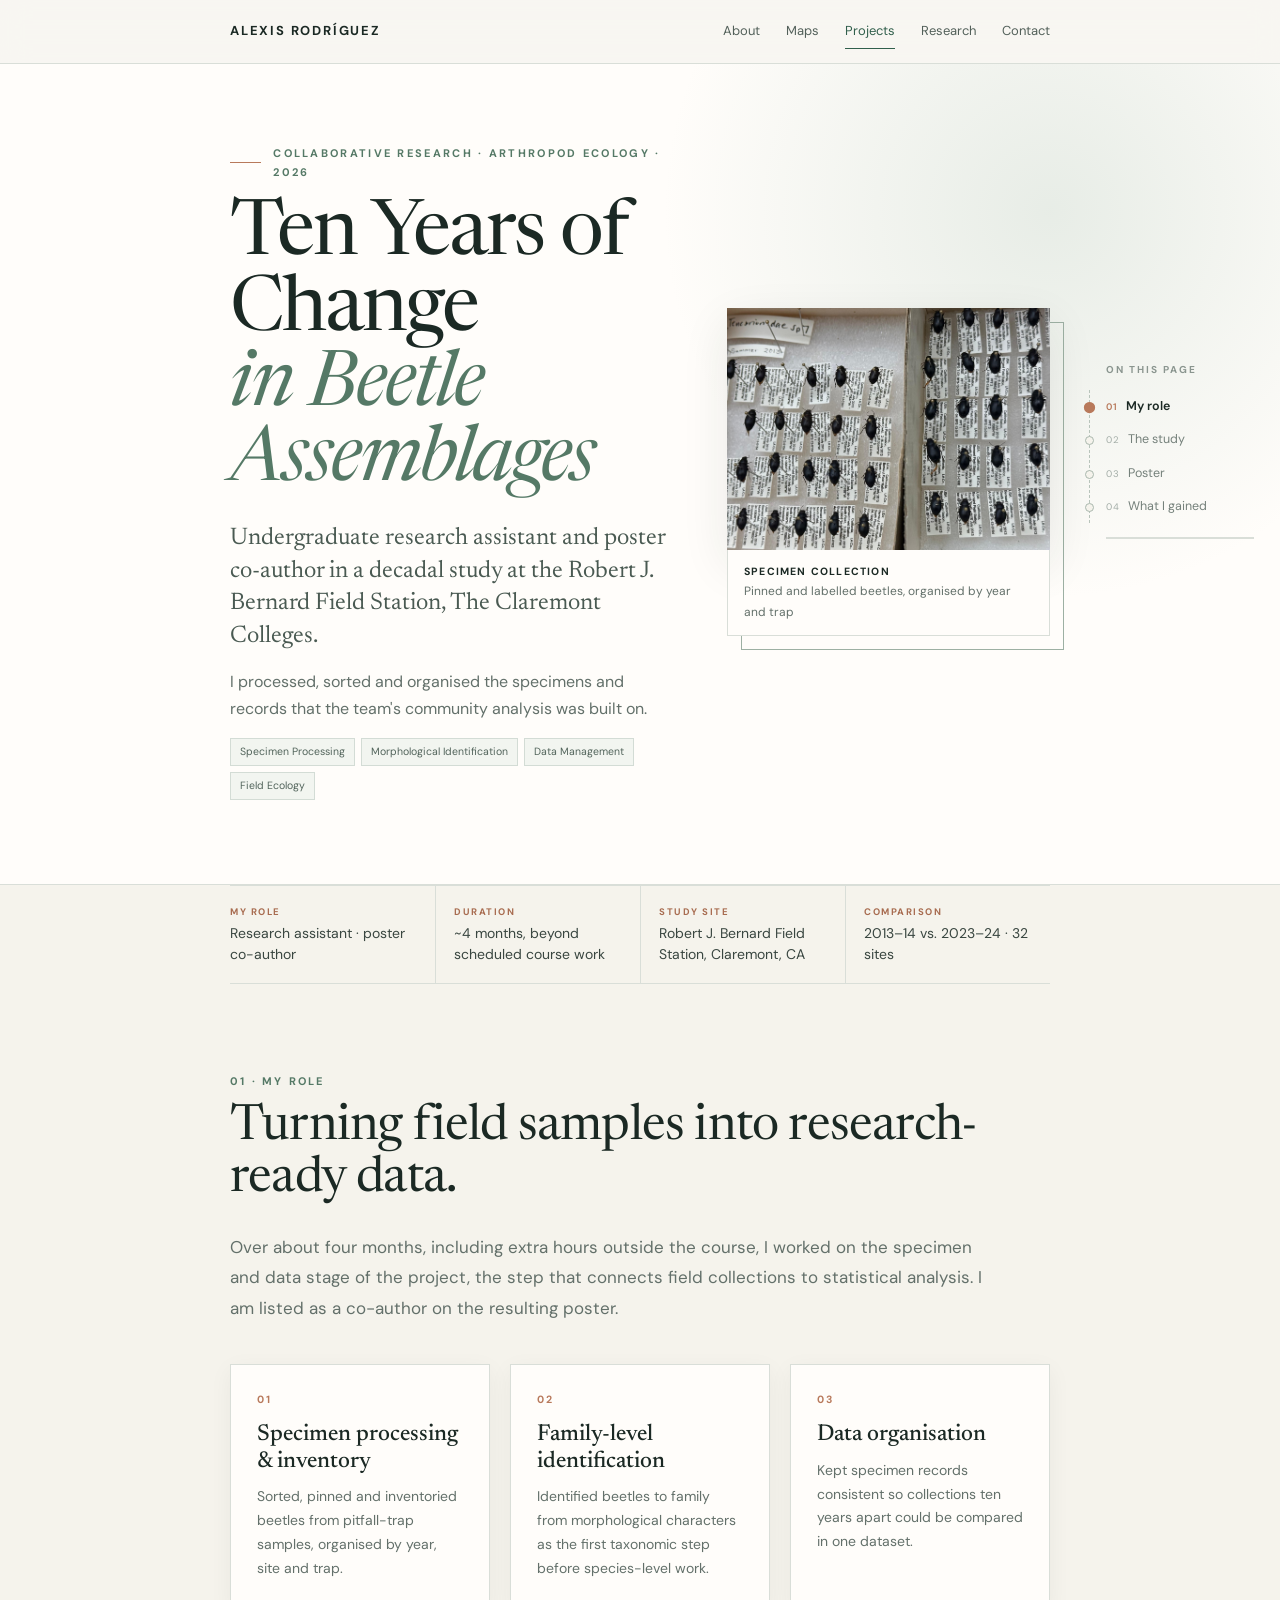
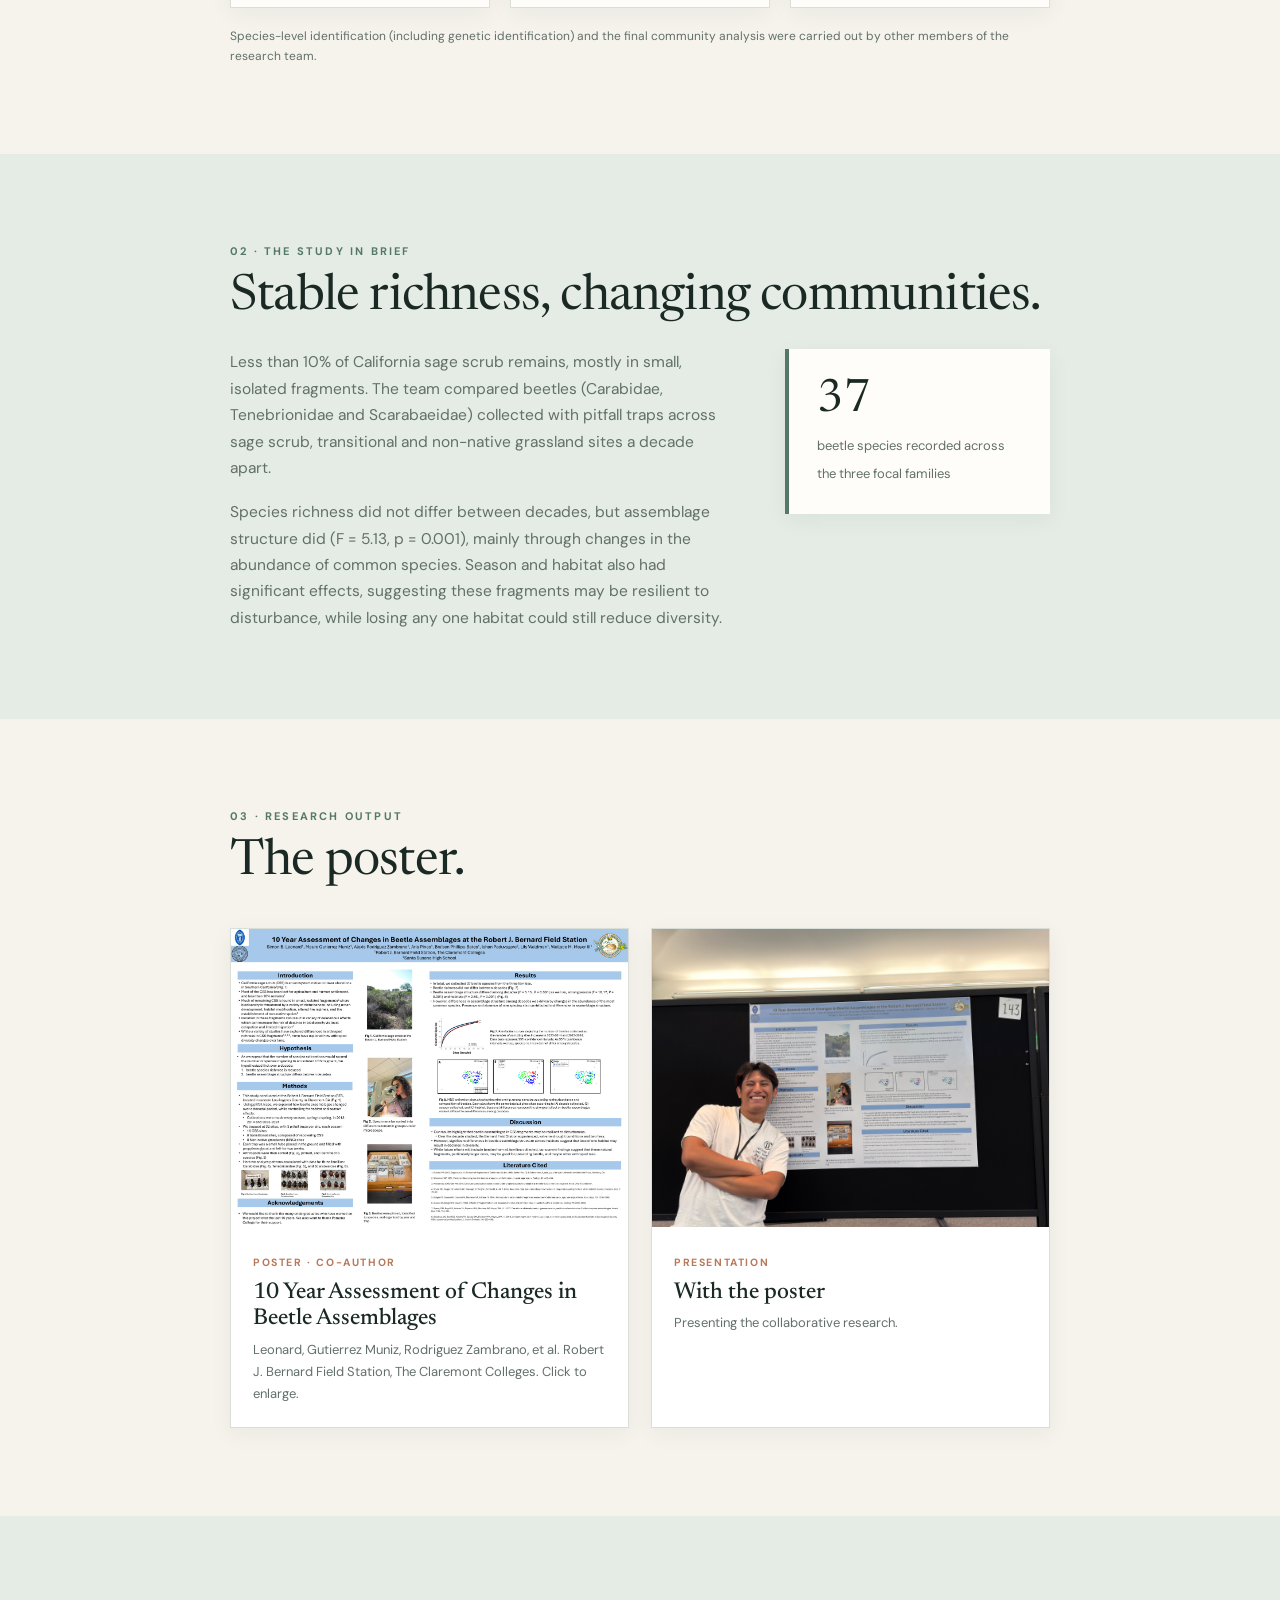
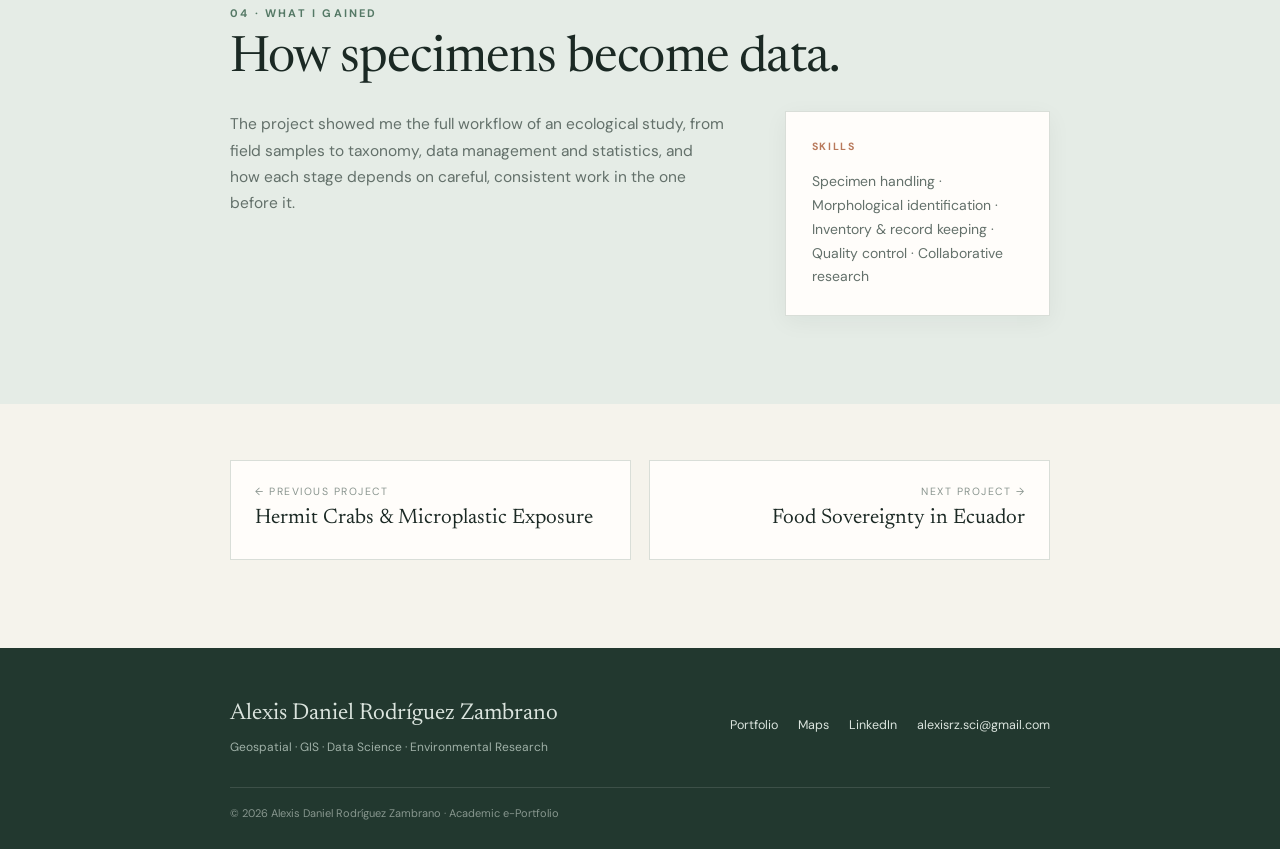
==== commit 086203ec: "Profile fixes, incoming positions, condensed research page - Photo caption no longer crosses the fra" ====
--- a/collaborative-research.html
+++ b/collaborative-research.html
@@ -3,7 +3,7 @@
 <head>
     <meta charset="UTF-8">
     <meta name="viewport" content="width=device-width, initial-scale=1.0">
-    <meta name="description" content="Collaborative research project examining ten years of changes in beetle assemblages at the Robert J. Bernard Field Station.">
+    <meta name="description" content="Research assistant and poster co-author in a ten-year assessment of beetle assemblages at the Robert J. Bernard Field Station.">
     <title>Collaborative Research | Alexis Rodríguez</title>
 
     <link rel="preconnect" href="https://fonts.googleapis.com">
@@ -20,230 +20,152 @@
     <header class="p-hero" data-edit>
         <div class="wrap p-hero__grid">
             <div>
-                <div class="eyebrow">Collaborative Research · 2026</div>
+                <div class="eyebrow">Collaborative Research · Arthropod Ecology · 2026</div>
                 <h1>Ten Years of Change<br><em>in Beetle Assemblages</em></h1>
                 <p class="p-hero__subtitle">
-                    A decadal assessment of beetle assemblages at the Robert J. Bernard Field Station.
+                    Undergraduate research assistant and poster co-author in a decadal study
+                    at the Robert J. Bernard Field Station, The Claremont Colleges.
                 </p>
                 <p class="p-hero__intro">
-                    A collaborative ecological research project examining how beetle species
-                    richness and assemblage structure changed over a ten-year period in
-                    fragmented California sage scrub habitat in Southern California.
+                    I processed, sorted and organised the specimens and records that the
+                    team's community analysis was built on.
                 </p>
                 <div class="tags">
-                    <span class="tag">Arthropod Conservation</span>
-                    <span class="tag">Field Research</span>
-                    <span class="tag">Taxonomic Identification</span>
+                    <span class="tag">Specimen Processing</span>
+                    <span class="tag">Morphological Identification</span>
                     <span class="tag">Data Management</span>
-                    <span class="tag">Collaborative Research</span>
+                    <span class="tag">Field Ecology</span>
                 </div>
             </div>
             <figure class="framed">
                 <img src="assets/beetle-research.jpeg" alt="Boxes of pinned and labelled beetle specimens from the field station collection">
-                <figcaption><strong>Collaborative research project</strong>Robert J. Bernard Field Station · The Claremont Colleges</figcaption>
+                <figcaption><strong>Specimen collection</strong>Pinned and labelled beetles, organised by year and trap</figcaption>
             </figure>
         </div>
     </header>
 
     <main>
 
-        <!-- ================= 01 OVERVIEW ================= -->
-        <section class="section" id="overview" data-index="Overview">
+        <!-- ================= KEY FACTS ================= -->
+        <div class="wrap" data-edit>
+            <dl class="facts facts--row">
+                <div><dt>My role</dt><dd>Research assistant · poster co-author</dd></div>
+                <div><dt>Duration</dt><dd>~4 months, beyond scheduled course work</dd></div>
+                <div><dt>Study site</dt><dd>Robert J. Bernard Field Station, Claremont, CA</dd></div>
+                <div><dt>Comparison</dt><dd>2013–14 vs. 2023–24 · 32 sites</dd></div>
+            </dl>
+        </div>
+
+        <!-- ================= 01 MY ROLE ================= -->
+        <section class="section" id="role" data-index="My role">
             <div class="wrap" data-edit>
-                <div class="label">01 · Project overview</div>
-                <h2>How did beetle assemblages change over a decade?</h2>
-                <div class="split">
-                    <div>
-                        <p class="lead" style="margin-bottom:18px">
-                            This collaborative research project investigated whether beetle
-                            communities at the Robert J. Bernard Field Station had changed
-                            between 2013–2014 and 2023–2024.
-                        </p>
-                        <div class="prose">
-                            <p>The study focused on beetles associated with California sage scrub and other habitat types within a fragmented Southern California landscape. Because remaining sage scrub fragments are exposed to disturbances such as urban development, habitat modification, altered fire regimes, drought, and invasive species, understanding how arthropod communities change through time can provide important information for conservation.</p>
-                            <p>The research compared beetle collections made approximately ten years apart while accounting for season and habitat. The current analysis focused on three beetle families: Carabidae, Tenebrionidae, and Scarabaeidae.</p>
-                        </div>
-                        <div class="callout">
-                            <div class="label">Research hypothesis</div>
-                            <p>Beetle species richness would decline and beetle assemblage structure would differ between decades.</p>
-                        </div>
+                <div class="label">01 · My role</div>
+                <h2>Turning field samples into research-ready data.</h2>
+                <p class="lead">
+                    Over about four months, including extra hours outside the course, I worked on
+                    the specimen and data stage of the project, the step that connects field
+                    collections to statistical analysis. I am listed as a co-author on the
+                    resulting poster.
+                </p>
+
+                <div class="grid-3 mt">
+                    <div class="box">
+                        <span class="num">01</span>
+                        <h3>Specimen processing &amp; inventory</h3>
+                        <p>Sorted, pinned and inventoried beetles from pitfall-trap samples, organised by year, site and trap.</p>
                     </div>
-                    <dl class="facts">
-                        <div><dt>Study site</dt><dd>Robert J. Bernard Field Station, Claremont, California</dd></div>
-                        <div><dt>Sampling period</dt><dd>2013–2014 and 2023–2024</dd></div>
-                        <div><dt>Sampling sites</dt><dd>32 sites</dd></div>
-                        <div><dt>Pitfall traps</dt><dd>3 traps per site per season</dd></div>
-                        <div><dt>Beetle families</dt><dd>Carabidae · Tenebrionidae · Scarabaeidae</dd></div>
-                        <div><dt>Species collected</dt><dd>37 beetle species in the three focal families</dd></div>
-                    </dl>
+                    <div class="box">
+                        <span class="num">02</span>
+                        <h3>Family-level identification</h3>
+                        <p>Identified beetles to family from morphological characters as the first taxonomic step before species-level work.</p>
+                    </div>
+                    <div class="box">
+                        <span class="num">03</span>
+                        <h3>Data organisation</h3>
+                        <p>Kept specimen records consistent so collections ten years apart could be compared in one dataset.</p>
+                    </div>
                 </div>
+
+                <p class="webmap-note" style="margin-top:18px">
+                    Species-level identification (including genetic identification) and the final
+                    community analysis were carried out by other members of the research team.
+                </p>
             </div>
         </section>
 
-        <!-- ================= 02 MY CONTRIBUTION ================= -->
-        <section class="section section--tint" id="role" data-index="My role">
+        <!-- ================= 02 THE STUDY ================= -->
+        <section class="section section--tint" id="study" data-index="The study">
             <div class="wrap" data-edit>
-                <div class="label">02 · My contribution</div>
-                <h2>Hands-on contribution to the research process.</h2>
-                <p class="lead">
-                    My contribution extended beyond the scheduled course work. Over approximately
-                    four months, I participated in additional work hours supporting specimen
-                    processing, taxonomic organization, data management, and the preparation of
-                    the dataset used for subsequent community analysis.
-                </p>
-                <div class="grid-3 mt">
-                    <div class="box"><span class="num">01</span><h3>Specimen identification</h3><p>I learned to recognize and sort beetles by family and morphological characteristics, working with specimens collected from the field station and organizing them into their appropriate taxonomic groups.</p></div>
-                    <div class="box"><span class="num">02</span><h3>Specimen processing &amp; inventory</h3><p>I helped process, organize, and inventory collected specimens. Species-level determinations were subsequently handled with specialist expertise, while our team prepared the specimens and records for incorporation into the research inventory.</p></div>
-                    <div class="box"><span class="num">03</span><h3>Data organization</h3><p>I contributed to organizing the specimen records and maintaining consistent information needed for the broader dataset and later ecological analysis.</p></div>
-                </div>
-            </div>
-        </section>
-
-        <!-- ================= 03 PROCESS ================= -->
-        <section class="section" id="methods" data-index="Process">
-            <div class="wrap" data-edit>
-                <div class="label">03 · Research process</div>
-                <h2>From field collection to ecological analysis.</h2>
-                <p class="lead">
-                    The project combined field sampling, specimen preservation, taxonomic
-                    organization, data management, and community ecology analyses.
-                </p>
-                <div class="timeline">
-                    <div><span class="num">Stage 01</span><div><h3>Field sampling</h3><p>Beetles were collected using pitfall traps distributed across 32 sites representing California sage scrub, transitional habitat, and non-native grassland. Traps were deployed seasonally during the two sampling periods.</p></div></div>
-                    <div><span class="num">Stage 02</span><div><h3>Sorting &amp; preservation</h3><p>Collected arthropods were sorted into taxonomic groups, with beetles separated and prepared for identification and long-term specimen organization.</p></div></div>
-                    <div><span class="num">Stage 03</span><div><h3>Family-level identification</h3><p>I worked with the specimens to identify beetles by family using visible morphological characteristics. This provided an important first stage of taxonomic organization before species-level identification.</p></div></div>
-                    <div><span class="num">Stage 04</span><div><h3>Species identification</h3><p>Species-level identification was supported by specialist expertise, including genetic identification, allowing the research team to build a more complete inventory of the beetle assemblage.</p></div></div>
-                    <div><span class="num">Stage 05</span><div><h3>Community analysis</h3><p>The organized dataset was subsequently used for ecological analyses examining species richness and differences in assemblage structure between decades, seasons, and habitat types.</p></div></div>
-                </div>
-            </div>
-        </section>
-
-        <!-- ================= 04 FIELD & SPECIMEN WORK ================= -->
-        <section class="section section--tint" id="fieldwork" data-index="Specimen work">
-            <div class="wrap" data-edit>
-                <div class="label">04 · Field &amp; specimen work</div>
-                <h2>Learning conservation science through specimens.</h2>
-                <div class="split" style="grid-template-columns:minmax(0,1fr) minmax(0,1fr)">
-                    <figure class="doc">
-                        <img src="assets/beetle-specimens.jpeg" alt="Pinned and labelled Tenebrionidae specimens from the 2013 collection">
-                        <div><span class="num">Specimen collection</span><p>Pinned and labelled Tenebrionidae specimens, Summer 2013.</p></div>
-                    </figure>
-                    <div class="grid-2" style="gap:16px">
-                        <div class="box"><span class="num">Taxonomy</span><h3>Identifying beetle families</h3><p>Working directly with specimens gave me practical experience recognizing beetle families from morphological characteristics and understanding how taxonomic organization supports ecological research.</p></div>
-                        <div class="box"><span class="num">Collection management</span><h3>From specimen to inventory</h3><p>Specimens were sorted, pinned, organized, and prepared for identification and inventory. This process connected physical biological collections with the structured data required for later analysis.</p></div>
-                        <div class="box"><span class="num">Quality control</span><h3>Reliable research records</h3><p>Consistent specimen organization and record keeping were essential for maintaining a usable dataset across collections separated by a decade.</p></div>
-                        <div class="box"><span class="num">Collaboration</span><h3>Working across expertise</h3><p>The project brought together undergraduate researchers, taxonomic and genetic expertise, and ecological analysis. My role formed part of the specimen-processing and data-preparation stage that supported the broader research.</p></div>
+                <div class="label">02 · The study in brief</div>
+                <h2>Stable richness, changing communities.</h2>
+                <div class="split">
+                    <div class="prose">
+                        <p>
+                            Less than 10% of California sage scrub remains, mostly in small, isolated
+                            fragments. The team compared beetles (Carabidae, Tenebrionidae and
+                            Scarabaeidae) collected with pitfall traps across sage scrub,
+                            transitional and non-native grassland sites a decade apart.
+                        </p>
+                        <p>
+                            Species richness did not differ between decades, but assemblage
+                            structure did (F = 5.13, p = 0.001), mainly through changes in the
+                            abundance of common species. Season and habitat also had significant
+                            effects, suggesting these fragments may be resilient to disturbance,
+                            while losing any one habitat could still reduce diversity.
+                        </p>
+                    </div>
+                    <div class="stat">
+                        <strong>37</strong>
+                        <span>beetle species recorded across the three focal families</span>
                     </div>
                 </div>
             </div>
         </section>
 
-        <!-- ================= 05 FINDINGS ================= -->
-        <section class="section" id="results" data-index="Findings">
+        <!-- ================= 03 POSTER ================= -->
+        <section class="section" id="poster" data-index="Poster">
             <div class="wrap" data-edit>
-                <div class="label">05 · Research findings</div>
-                <h2>Richness remained stable, while assemblage structure changed.</h2>
-                <p class="lead">
-                    The final analysis found that beetle species richness did not differ
-                    significantly between decades, while the composition and abundance structure
-                    of the assemblage changed over time.
-                </p>
-                <div class="split mt" style="grid-template-columns:minmax(0,.8fr) minmax(0,1.2fr)">
-                    <div class="stat">
-                        <strong>37</strong>
-                        <span>Beetle species collected across the three focal families.</span>
-                    </div>
-                    <div class="prose">
-                        <p>Beetle richness did not differ between the 2013–2014 and 2023–2024 sampling periods.</p>
-                        <p>However, beetle assemblage structure differed between decades (<strong>F = 5.13, p = 0.001</strong>), as well as among seasons (<strong>F = 16.17, p = 0.001</strong>) and habitats (<strong>F = 2.56, p = 0.001</strong>).</p>
-                        <p>The differences between decades were driven primarily by changes in the abundance of common species, while the presence and absence of rarer species also contributed to differences in assemblage structure.</p>
-                        <p>Seasonal variation represented the strongest effect, making the differences between decades comparatively more difficult to visualize.</p>
-                    </div>
-                </div>
-            </div>
-        </section>
-
-        <!-- ================= 06 INTERPRETATION ================= -->
-        <section class="section section--dark" id="interpretation" data-index="Interpretation">
-            <div class="wrap" data-edit>
-                <div class="label">06 · Ecological interpretation</div>
-                <h2>What do these changes mean for conservation?</h2>
-                <p class="lead">
-                    The findings suggest that beetle assemblages within California sage scrub
-                    fragments may be more resilient than expected, even after a decade that
-                    included major environmental disturbances.
-                </p>
-                <div class="grid-3 mt">
-                    <div class="box"><span class="num">Resilience</span><h3>Stable richness</h3><p>The absence of a detectable decline in species richness suggests that the studied fragments retained a substantial component of their beetle diversity across the decade.</p></div>
-                    <div class="box"><span class="num">Community change</span><h3>Different assemblages</h3><p>Stable richness did not mean a static community. Changes in abundance and the occurrence of rare species altered the structure of the assemblage.</p></div>
-                    <div class="box"><span class="num">Conservation</span><h3>Habitat matters</h3><p>Significant differences among habitats suggest that losing particular habitat types could still affect beetle diversity and community structure.</p></div>
-                </div>
-            </div>
-        </section>
-
-        <!-- ================= 07 DOCUMENTATION ================= -->
-        <section class="section" id="documentation" data-index="Documentation">
-            <div class="wrap" data-edit>
-                <div class="label">07 · Research documentation</div>
-                <h2>The research product.</h2>
-                <p class="lead">
-                    The work contributed to a collaborative research project examining a decade
-                    of ecological change at the Robert J. Bernard Field Station. The poster below
-                    presents the broader research question, methods, results, and conservation
-                    interpretation.
-                </p>
+                <div class="label">03 · Research output</div>
+                <h2>The poster.</h2>
                 <div class="grid-2 mt">
+                    <figure class="doc">
+                        <img class="contain" src="assets/beetle-poster.jpg" alt="Poster: 10 Year Assessment of Changes in Beetle Assemblages at the Robert J. Bernard Field Station">
+                        <div>
+                            <span class="num">Poster · co-author</span>
+                            <h3>10 Year Assessment of Changes in Beetle Assemblages</h3>
+                            <p>Leonard, Gutierrez Muniz, Rodriguez Zambrano, et al. Robert J. Bernard Field Station, The Claremont Colleges. Click to enlarge.</p>
+                        </div>
+                    </figure>
                     <figure class="doc">
                         <img src="assets/collaborative-research.jpeg" alt="Alexis Rodríguez Zambrano with the beetle assemblage research poster">
                         <div>
-                            <span class="num">01 · Collaborative work</span>
-                            <h3>Research presentation</h3>
-                            <p>Documentation of my participation in the collaborative research project examining beetle assemblages at the Robert J. Bernard Field Station.</p>
-                        </div>
-                    </figure>
-                    <figure class="doc">
-                        <img class="contain" src="assets/collaborative-research-paper.jpeg" alt="Research poster titled 10 Year Assessment of Changes in Beetle Assemblages at the Robert J. Bernard Field Station">
-                        <div>
-                            <span class="num">02 · Research poster</span>
-                            <h3>10 Year Assessment of Changes in Beetle Assemblages</h3>
-                            <p>Poster documenting the collaborative study, including its hypothesis, sampling design, species inventory, statistical analyses, results, and conservation implications. Click to enlarge.</p>
+                            <span class="num">Presentation</span>
+                            <h3>With the poster</h3>
+                            <p>Presenting the collaborative research.</p>
                         </div>
                     </figure>
                 </div>
             </div>
         </section>
 
-        <!-- ================= 08 REFLECTION ================= -->
-        <section class="section section--tint" id="reflection" data-index="Reflection">
+        <!-- ================= 04 SKILLS ================= -->
+        <section class="section section--tint" id="skills" data-index="What I gained">
             <div class="wrap" data-edit>
-                <div class="label">08 · Reflection</div>
-                <h2>What I learned from the project.</h2>
+                <div class="label">04 · What I gained</div>
+                <h2>How specimens become data.</h2>
                 <div class="split">
                     <div class="prose">
-                        <p>This project gave me experience with a side of environmental research that is difficult to learn from coursework alone: working directly with biological specimens and understanding how those specimens become research data.</p>
-                        <p>Over approximately four months, including additional hours beyond the scheduled work, I developed practical experience sorting beetles, recognizing families from visible characteristics, preparing specimens, and organizing records for a larger ecological inventory.</p>
-                        <p>I also learned how collaborative research depends on different types of expertise. Our work with the specimens supported later species identification, while the organized inventory provided the foundation for subsequent community analyses.</p>
-                        <p>Most importantly, the project helped me understand how field observations, specimen collections, taxonomic information, data management, and statistical analysis connect within a real research workflow.</p>
+                        <p>
+                            The project showed me the full workflow of an ecological study, from field
+                            samples to taxonomy, data management and statistics, and how each stage
+                            depends on careful, consistent work in the one before it.
+                        </p>
                     </div>
                     <div class="box">
-                        <span class="num">My role</span>
-                        <h3>Specimen Processing &amp; Research Support</h3>
-                        <p>Family-level identification · Specimen organization · Inventory preparation · Data management · Quality control · Collaborative field research</p>
+                        <span class="num">Skills</span>
+                        <p>Specimen handling · Morphological identification · Inventory &amp; record keeping · Quality control · Collaborative research</p>
                     </div>
                 </div>
-            </div>
-        </section>
-
-        <!-- ================= 09 TAKEAWAY ================= -->
-        <section class="section section--light closing" id="takeaway" data-index="Takeaway">
-            <div class="wrap" data-edit>
-                <div class="label">09 · Takeaway</div>
-                <h2>Conservation research is collaborative by nature.</h2>
-                <p class="lead">
-                    This project strengthened my understanding of biodiversity research from the
-                    specimen level to the community level, while giving me practical experience
-                    contributing to a long-term ecological dataset.
-                </p>
             </div>
         </section>
 
--- a/css/style.css
+++ b/css/style.css
@@ -281,8 +281,10 @@
     grid-template-columns: minmax(220px, 330px) minmax(0, 1fr);
     gap: 64px; align-items: start;
 }
-.portrait { position: relative; }
-.portrait::before {
+/* The offset frame belongs to the photo only, so the caption
+   below never crosses its lines. */
+.portrait__frame { position: relative; }
+.portrait__frame::before {
     content: ""; position: absolute; inset: 14px -14px -14px 14px;
     border: 1px solid #9db0a3;
 }
@@ -291,7 +293,7 @@
     object-fit: cover; filter: saturate(.9); box-shadow: var(--shadow);
 }
 .portrait figcaption {
-    position: relative; margin-top: 26px;
+    margin-top: 34px;
     font-size: 11px; color: #7c8882; letter-spacing: .4px;
 }
 
@@ -304,9 +306,16 @@
     font-family: var(--serif); font-size: clamp(21px, 2.1vw, 27px);
     line-height: 1.35; color: var(--ink-soft); margin-bottom: 26px;
 }
-.about-statement mark {
-    background: linear-gradient(transparent 62%, rgba(184, 121, 91, .22) 62%);
-    color: var(--green);
+.about-statement strong { font-weight: 600; color: var(--green); }
+
+/* "Incoming" positions */
+.upcoming { list-style: none; margin: 6px 0 4px; display: grid; gap: 10px; }
+.upcoming li { display: flex; gap: 12px; align-items: baseline; font-size: 14.5px; color: var(--ink-soft); }
+.upcoming li strong { font-weight: 600; color: var(--ink); }
+.pill {
+    flex-shrink: 0;
+    padding: 2px 8px; border: 1px solid var(--warm); color: var(--warm);
+    font-size: 9.5px; font-weight: 700; letter-spacing: 1.2px; text-transform: uppercase;
 }
 .about-body p { color: var(--muted); font-size: 16px; margin-bottom: 16px; max-width: 680px; }
 
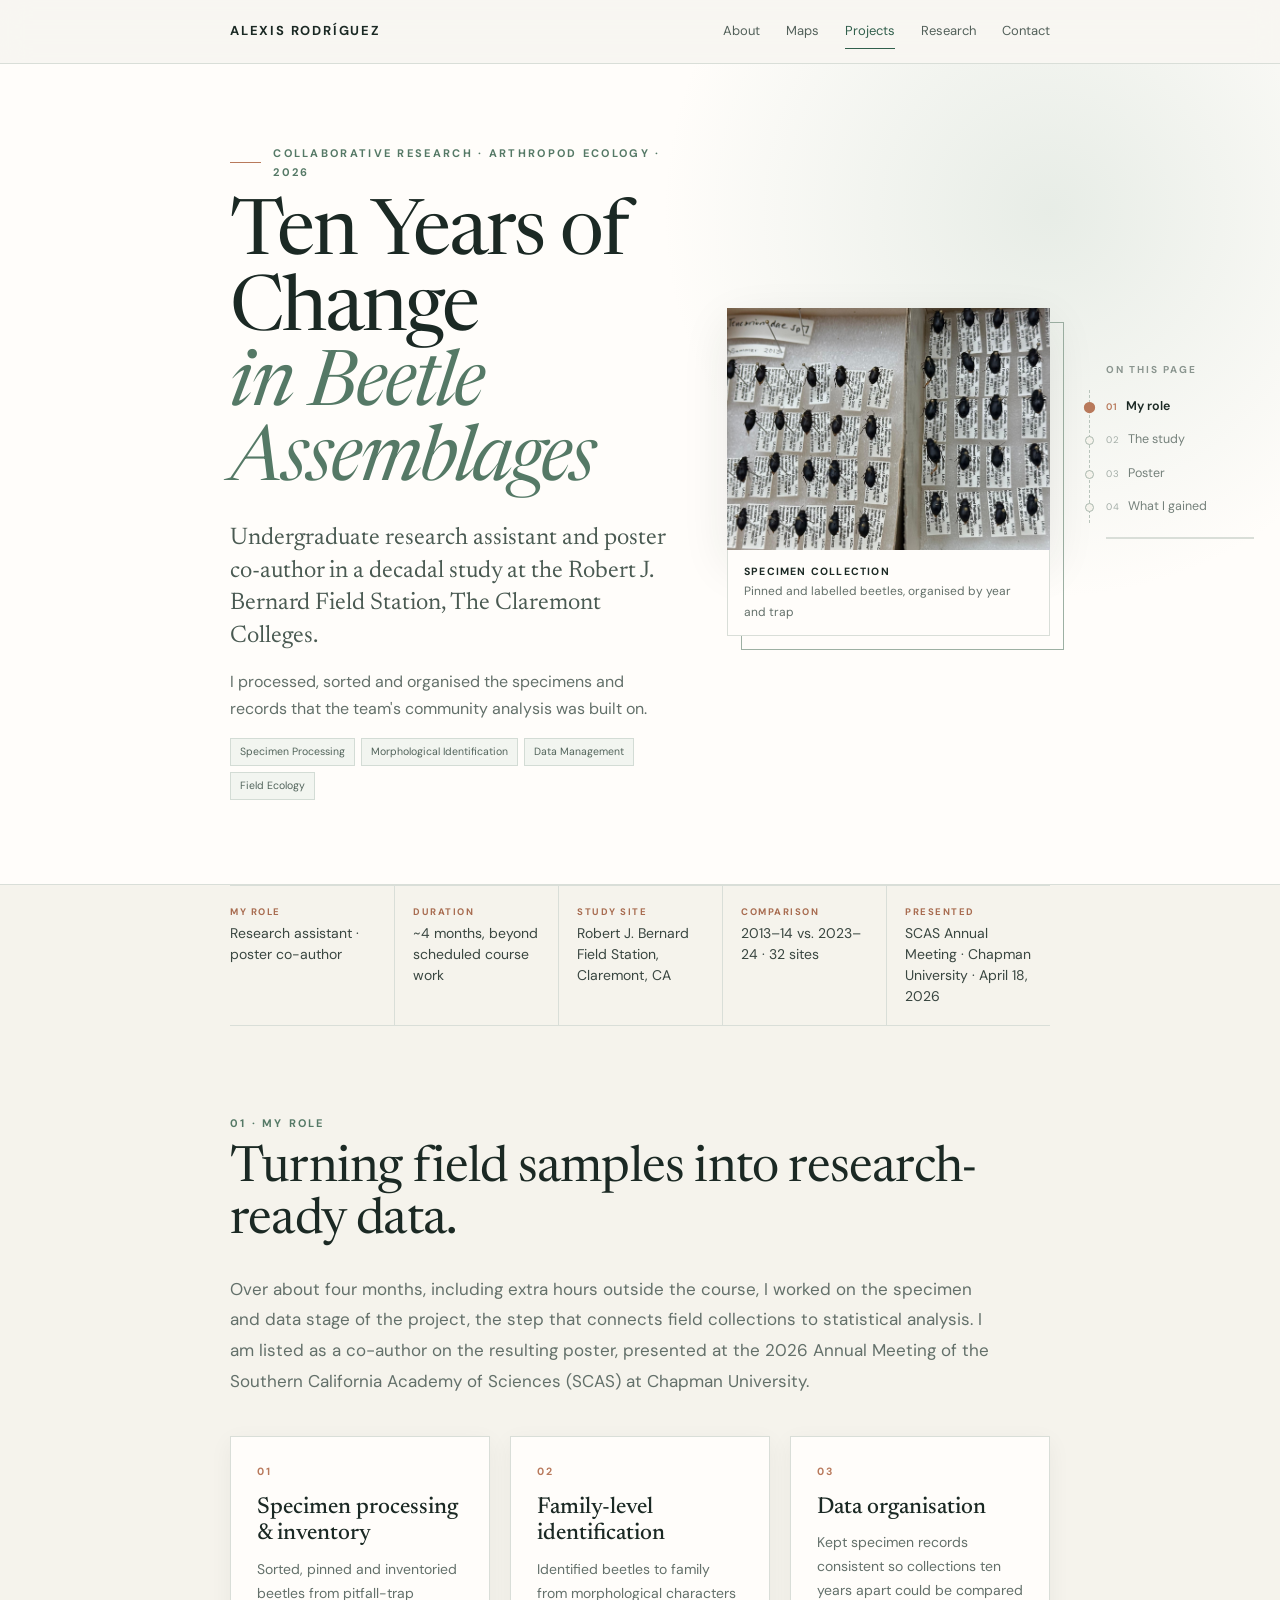
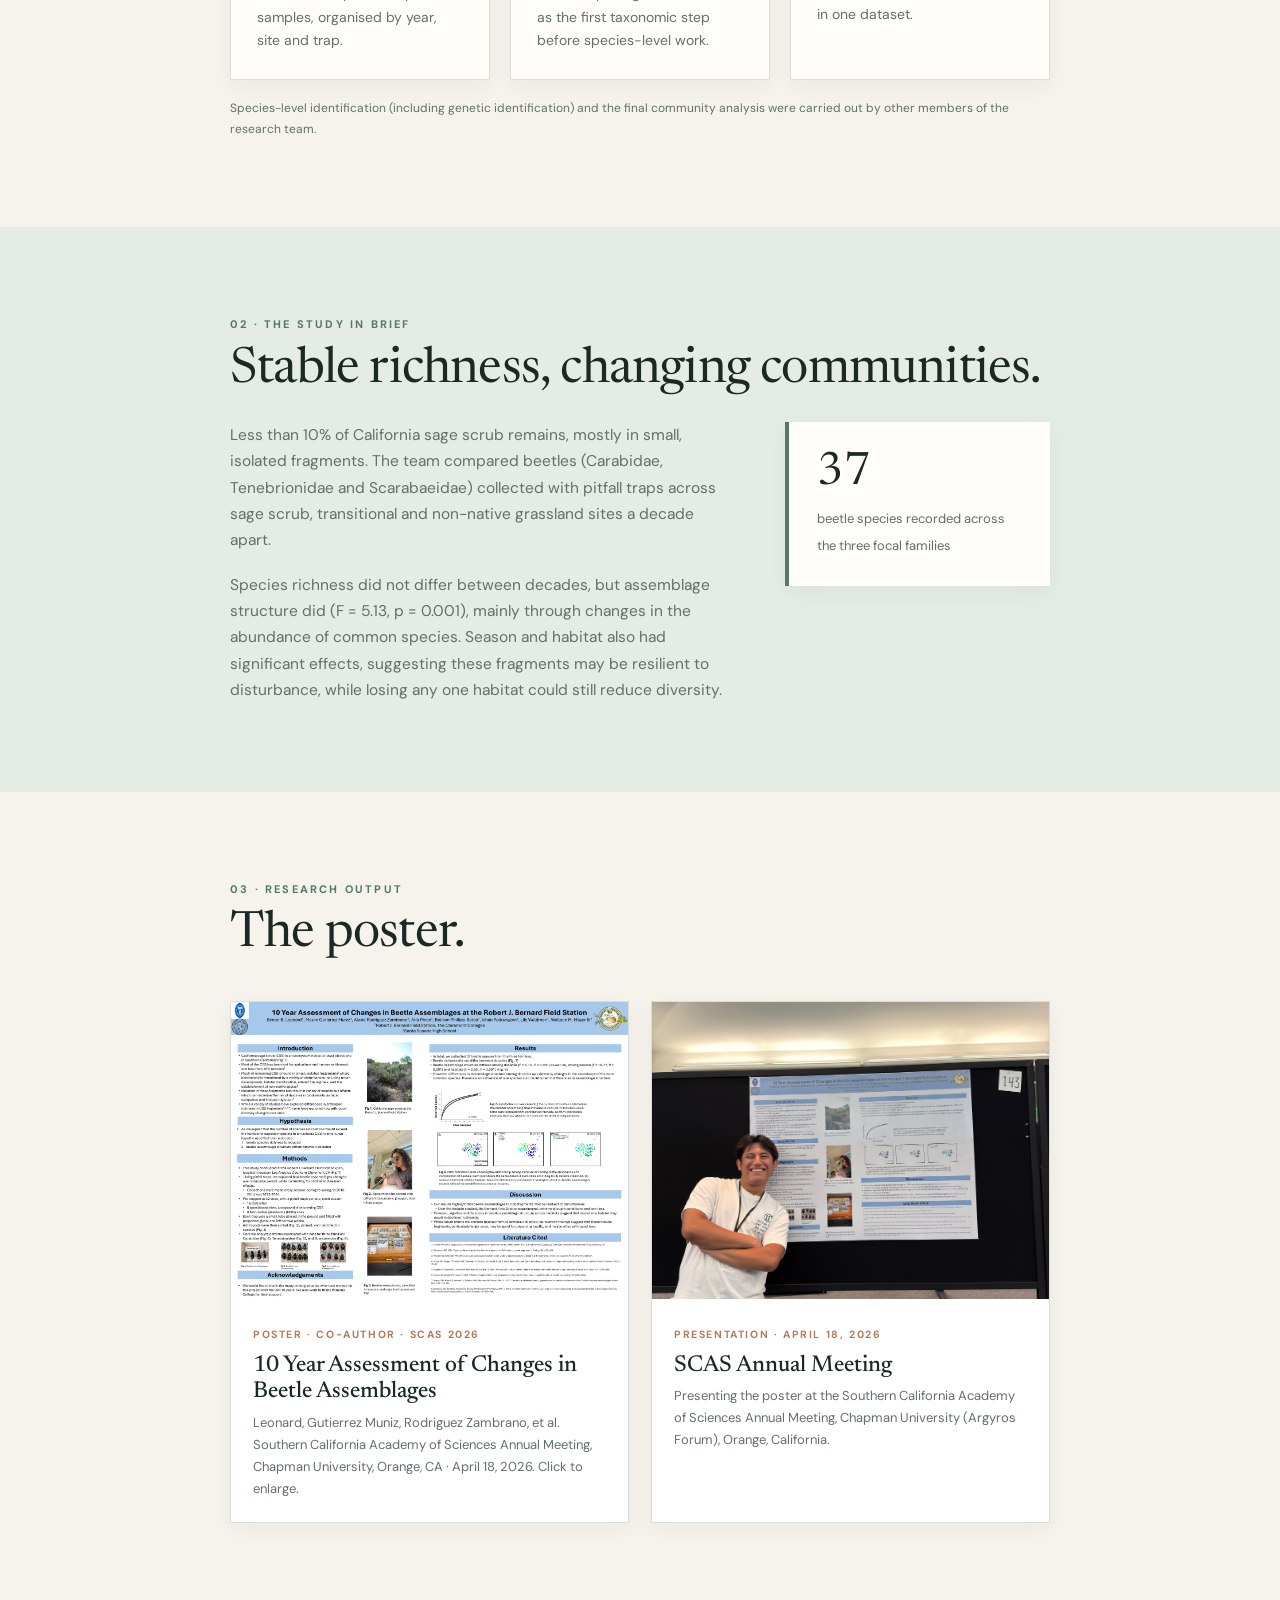
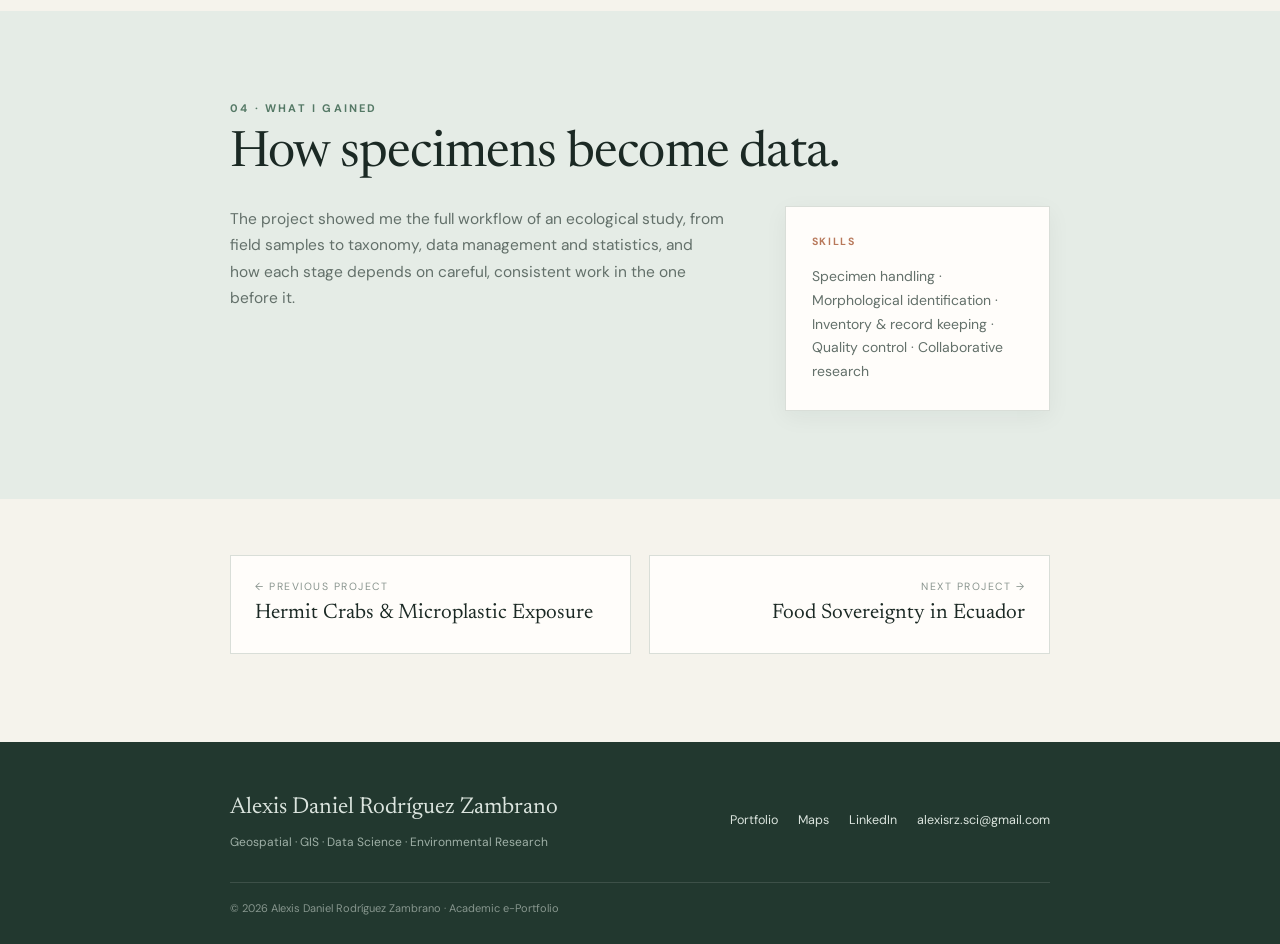
==== commit 5d69f36d: "Add SCAS 2026 presentation, fix stale CSS on live site - Version CSS/JS links (?v=3) so browsers loa" ====
--- a/collaborative-research.html
+++ b/collaborative-research.html
@@ -9,7 +9,7 @@
     <link rel="preconnect" href="https://fonts.googleapis.com">
     <link rel="preconnect" href="https://fonts.gstatic.com" crossorigin>
     <link href="https://fonts.googleapis.com/css2?family=DM+Sans:wght@400;500;600;700&family=Newsreader:ital,opsz,wght@0,6..72,400;0,6..72,500;1,6..72,400&display=swap" rel="stylesheet">
-    <link rel="stylesheet" href="css/style.css">
+    <link rel="stylesheet" href="css/style.css?v=3">
 </head>
 
 <body data-page="project">
@@ -53,6 +53,7 @@
                 <div><dt>Duration</dt><dd>~4 months, beyond scheduled course work</dd></div>
                 <div><dt>Study site</dt><dd>Robert J. Bernard Field Station, Claremont, CA</dd></div>
                 <div><dt>Comparison</dt><dd>2013–14 vs. 2023–24 · 32 sites</dd></div>
+                <div><dt>Presented</dt><dd>SCAS Annual Meeting · Chapman University · April 18, 2026</dd></div>
             </dl>
         </div>
 
@@ -65,7 +66,8 @@
                     Over about four months, including extra hours outside the course, I worked on
                     the specimen and data stage of the project, the step that connects field
                     collections to statistical analysis. I am listed as a co-author on the
-                    resulting poster.
+                    resulting poster, presented at the 2026 Annual Meeting of the Southern
+                    California Academy of Sciences (SCAS) at Chapman University.
                 </p>
 
                 <div class="grid-3 mt">
@@ -131,17 +133,17 @@
                     <figure class="doc">
                         <img class="contain" src="assets/beetle-poster.jpg" alt="Poster: 10 Year Assessment of Changes in Beetle Assemblages at the Robert J. Bernard Field Station">
                         <div>
-                            <span class="num">Poster · co-author</span>
+                            <span class="num">Poster · co-author · SCAS 2026</span>
                             <h3>10 Year Assessment of Changes in Beetle Assemblages</h3>
-                            <p>Leonard, Gutierrez Muniz, Rodriguez Zambrano, et al. Robert J. Bernard Field Station, The Claremont Colleges. Click to enlarge.</p>
+                            <p>Leonard, Gutierrez Muniz, Rodriguez Zambrano, et al. Southern California Academy of Sciences Annual Meeting, Chapman University, Orange, CA · April 18, 2026. Click to enlarge.</p>
                         </div>
                     </figure>
                     <figure class="doc">
                         <img src="assets/collaborative-research.jpeg" alt="Alexis Rodríguez Zambrano with the beetle assemblage research poster">
                         <div>
-                            <span class="num">Presentation</span>
-                            <h3>With the poster</h3>
-                            <p>Presenting the collaborative research.</p>
+                            <span class="num">Presentation · April 18, 2026</span>
+                            <h3>SCAS Annual Meeting</h3>
+                            <p>Presenting the poster at the Southern California Academy of Sciences Annual Meeting, Chapman University (Argyros Forum), Orange, California.</p>
                         </div>
                     </figure>
                 </div>
@@ -177,8 +179,8 @@
 
     <div data-render="footer"></div>
 
-    <script src="js/data.js"></script>
-    <script src="js/main.js"></script>
-    <script src="js/editor.js"></script>
+    <script src="js/data.js?v=3"></script>
+    <script src="js/main.js?v=3"></script>
+    <script src="js/editor.js?v=3"></script>
 </body>
 </html>
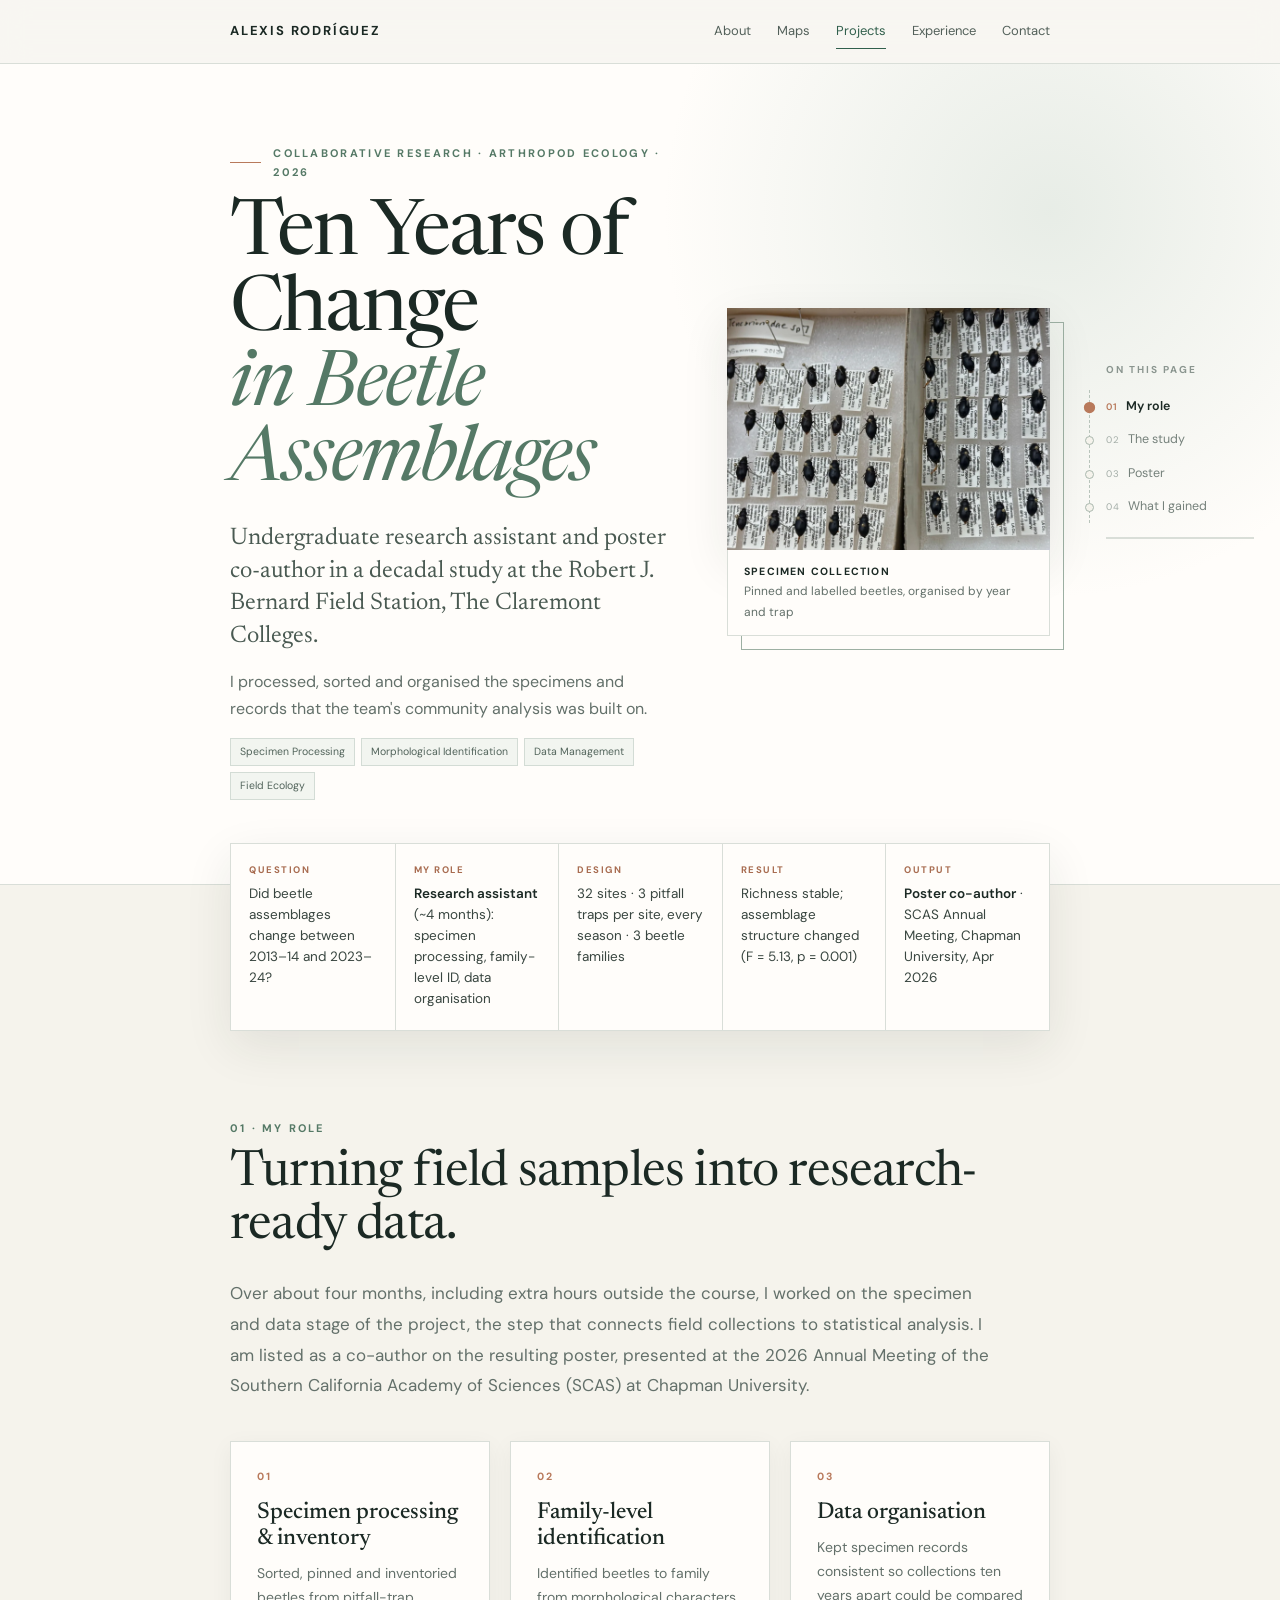
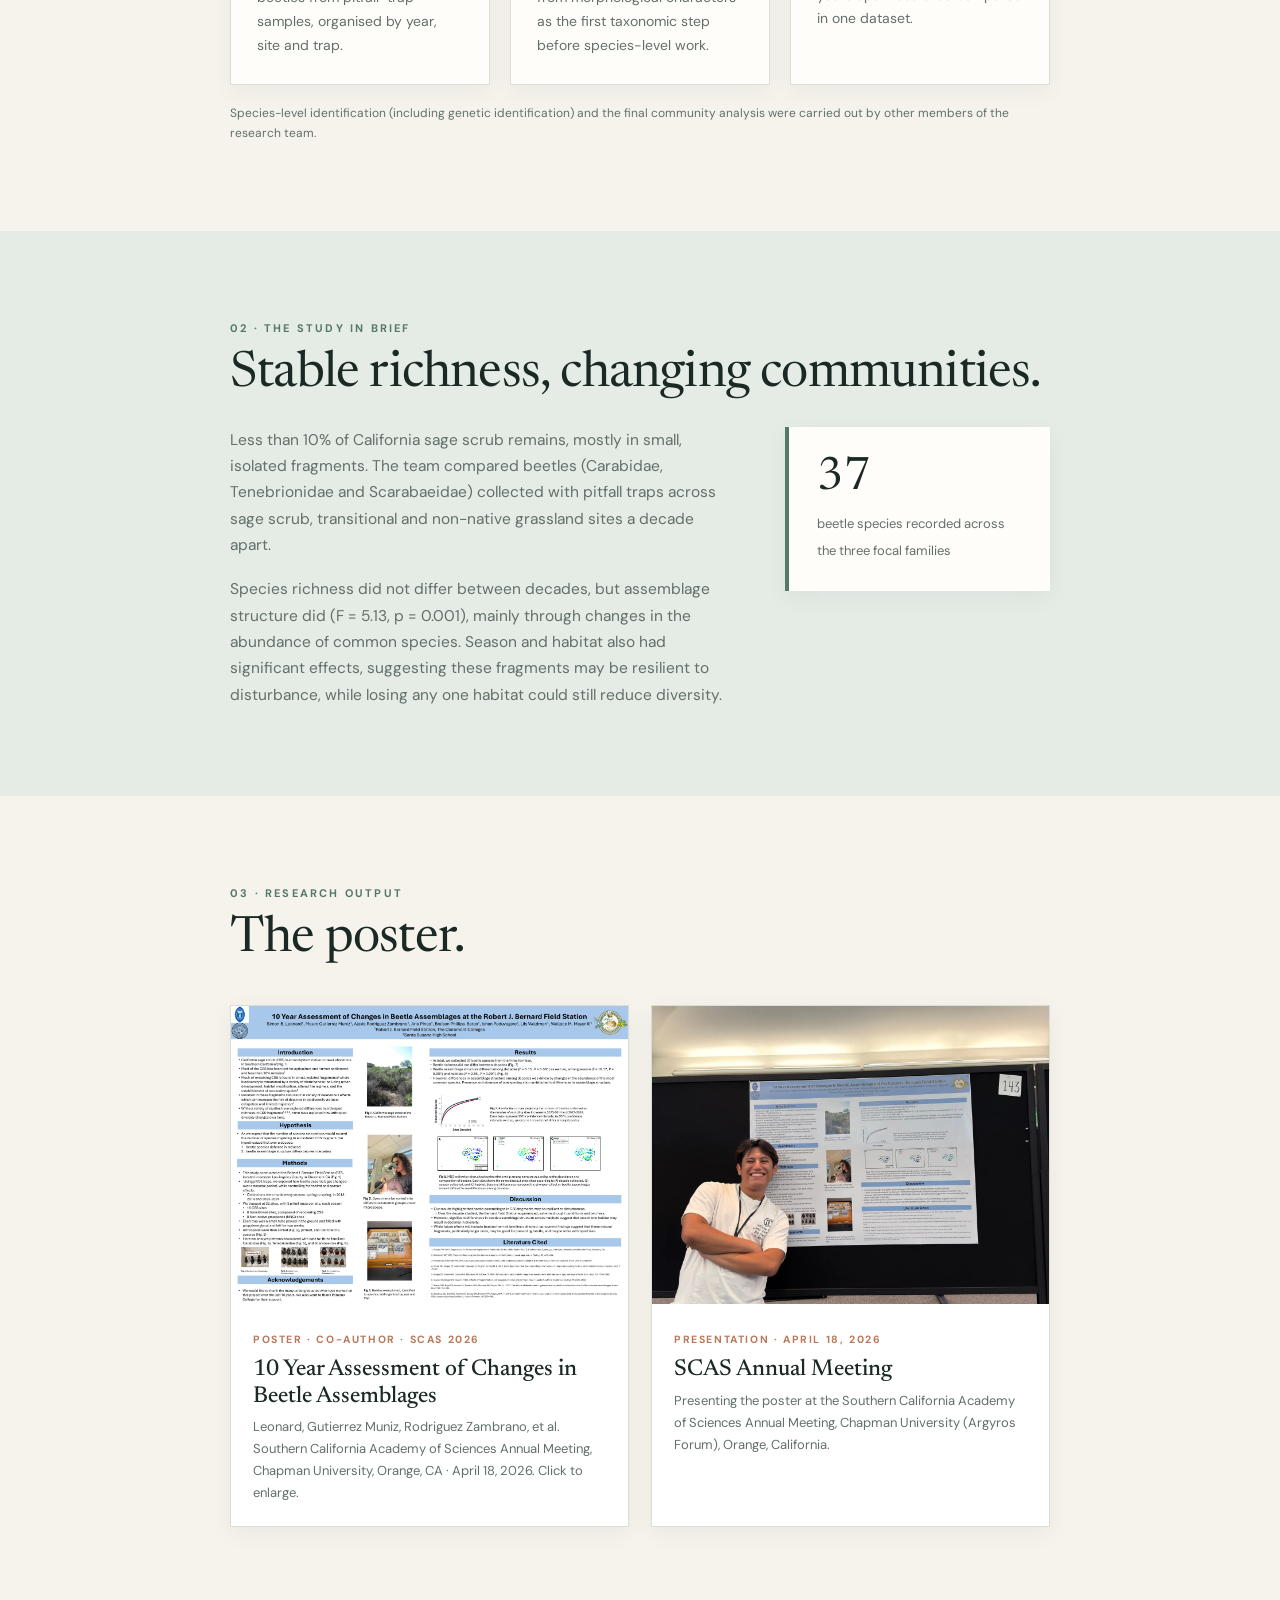
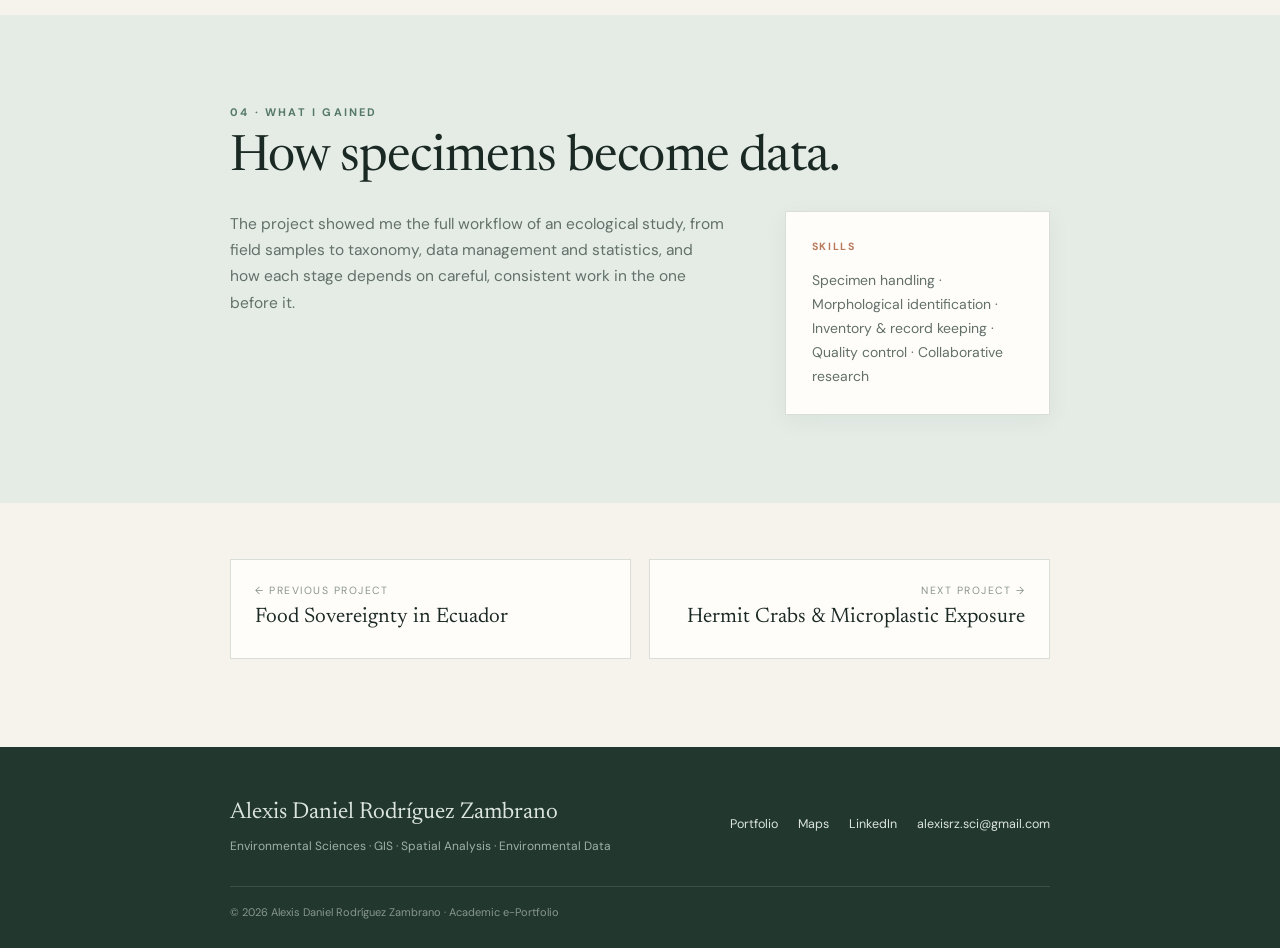
==== commit ed57828b: "Pro profile: identity, experience timeline, condensed projects, lighter images - Home: degree, unive" ====
--- a/collaborative-research.html
+++ b/collaborative-research.html
@@ -6,10 +6,11 @@
     <meta name="description" content="Research assistant and poster co-author in a ten-year assessment of beetle assemblages at the Robert J. Bernard Field Station.">
     <title>Collaborative Research | Alexis Rodríguez</title>
 
+    <link rel="icon" href="data:image/svg+xml,%3Csvg xmlns='http://www.w3.org/2000/svg' viewBox='0 0 32 32'%3E%3Crect width='32' height='32' rx='7' fill='%23315f4c'/%3E%3Cpath d='M6 21c4-6 8-6 10-3s6 3 10-3' fill='none' stroke='%23f0c5af' stroke-width='2.4' stroke-linecap='round'/%3E%3Cpath d='M6 13c4-6 8-6 10-3s6 3 10-3' fill='none' stroke='%23fffdfa' stroke-width='2.4' stroke-linecap='round' opacity='.75'/%3E%3C/svg%3E">
     <link rel="preconnect" href="https://fonts.googleapis.com">
     <link rel="preconnect" href="https://fonts.gstatic.com" crossorigin>
     <link href="https://fonts.googleapis.com/css2?family=DM+Sans:wght@400;500;600;700&family=Newsreader:ital,opsz,wght@0,6..72,400;0,6..72,500;1,6..72,400&display=swap" rel="stylesheet">
-    <link rel="stylesheet" href="css/style.css?v=3">
+    <link rel="stylesheet" href="css/style.css?v=4">
 </head>
 
 <body data-page="project">
@@ -38,7 +39,7 @@
                 </div>
             </div>
             <figure class="framed">
-                <img src="assets/beetle-research.jpeg" alt="Boxes of pinned and labelled beetle specimens from the field station collection">
+                <img src="assets/beetle-research.webp" alt="Boxes of pinned and labelled beetle specimens from the field station collection">
                 <figcaption><strong>Specimen collection</strong>Pinned and labelled beetles, organised by year and trap</figcaption>
             </figure>
         </div>
@@ -46,14 +47,14 @@
 
     <main>
 
-        <!-- ================= KEY FACTS ================= -->
+        <!-- ================= AT A GLANCE ================= -->
         <div class="wrap" data-edit>
-            <dl class="facts facts--row">
-                <div><dt>My role</dt><dd>Research assistant · poster co-author</dd></div>
-                <div><dt>Duration</dt><dd>~4 months, beyond scheduled course work</dd></div>
-                <div><dt>Study site</dt><dd>Robert J. Bernard Field Station, Claremont, CA</dd></div>
-                <div><dt>Comparison</dt><dd>2013–14 vs. 2023–24 · 32 sites</dd></div>
-                <div><dt>Presented</dt><dd>SCAS Annual Meeting · Chapman University · April 18, 2026</dd></div>
+            <dl class="glance">
+                <div><dt>Question</dt><dd>Did beetle assemblages change between 2013–14 and 2023–24?</dd></div>
+                <div><dt>My role</dt><dd><strong>Research assistant</strong> (~4 months): specimen processing, family-level ID, data organisation</dd></div>
+                <div><dt>Design</dt><dd>32 sites · 3 pitfall traps per site, every season · 3 beetle families</dd></div>
+                <div><dt>Result</dt><dd>Richness stable; assemblage structure changed (F = 5.13, p = 0.001)</dd></div>
+                <div><dt>Output</dt><dd><strong>Poster co-author</strong> · SCAS Annual Meeting, Chapman University, Apr 2026</dd></div>
             </dl>
         </div>
 
@@ -131,7 +132,7 @@
                 <h2>The poster.</h2>
                 <div class="grid-2 mt">
                     <figure class="doc">
-                        <img class="contain" src="assets/beetle-poster.jpg" alt="Poster: 10 Year Assessment of Changes in Beetle Assemblages at the Robert J. Bernard Field Station">
+                        <img class="contain" src="assets/beetle-poster.webp" alt="Poster: 10 Year Assessment of Changes in Beetle Assemblages at the Robert J. Bernard Field Station">
                         <div>
                             <span class="num">Poster · co-author · SCAS 2026</span>
                             <h3>10 Year Assessment of Changes in Beetle Assemblages</h3>
@@ -139,7 +140,7 @@
                         </div>
                     </figure>
                     <figure class="doc">
-                        <img src="assets/collaborative-research.jpeg" alt="Alexis Rodríguez Zambrano with the beetle assemblage research poster">
+                        <img src="assets/collaborative-research.webp" alt="Alexis Rodríguez Zambrano with the beetle assemblage research poster">
                         <div>
                             <span class="num">Presentation · April 18, 2026</span>
                             <h3>SCAS Annual Meeting</h3>
@@ -179,8 +180,8 @@
 
     <div data-render="footer"></div>
 
-    <script src="js/data.js?v=3"></script>
-    <script src="js/main.js?v=3"></script>
-    <script src="js/editor.js?v=3"></script>
+    <script src="js/data.js?v=4"></script>
+    <script src="js/main.js?v=4"></script>
+    <script src="js/editor.js?v=4"></script>
 </body>
 </html>
--- a/css/style.css
+++ b/css/style.css
@@ -313,7 +313,7 @@
 .upcoming li { display: flex; gap: 12px; align-items: baseline; font-size: 14.5px; color: var(--ink-soft); }
 .upcoming li strong { font-weight: 600; color: var(--ink); }
 .pill {
-    flex-shrink: 0;
+    flex-shrink: 0; min-width: 84px; text-align: center;
     padding: 2px 8px; border: 1px solid var(--warm); color: var(--warm);
     font-size: 9.5px; font-weight: 700; letter-spacing: 1.2px; text-transform: uppercase;
 }
@@ -686,3 +686,124 @@
     .pager a:last-child { text-align: left; }
     .editbar .editbar__hint { display: none; }
 }
+
+
+/* =========================================================
+   13. PROFILE ADDITIONS
+   identity line · status card · at-a-glance · experience
+   timeline · tabs · coursework badge · reveal on scroll
+========================================================= */
+
+/* Who I am, in one line under the name */
+.identity {
+    display: flex; flex-wrap: wrap; gap: 6px 18px;
+    margin: -8px 0 22px;
+    font-size: 13.5px; color: var(--muted);
+}
+.identity span { display: inline-flex; align-items: center; gap: 7px; }
+.identity span + span::before {
+    content: ""; width: 4px; height: 4px; border-radius: 50%; background: var(--warm);
+    margin-right: 4px;
+}
+
+/* "Currently" card: what I'm looking for + upcoming positions */
+.status {
+    margin: 26px 0 6px;
+    padding: 18px 20px;
+    background: var(--paper);
+    border: 1px solid var(--line);
+    border-left: 3px solid var(--green);
+}
+.status__goal { font-size: 15px; color: var(--ink); margin-bottom: 12px; }
+.status__goal strong { color: var(--green); font-weight: 600; }
+.status .upcoming { margin: 0; }
+
+/* At a glance (top of every project page) */
+.glance {
+    display: grid; grid-template-columns: repeat(5, minmax(0, 1fr));
+    margin-top: -42px; position: relative; z-index: 2;
+    background: var(--paper-light); border: 1px solid var(--line);
+    box-shadow: var(--shadow);
+}
+.glance > div { padding: 18px 18px 20px; }
+.glance > div + div { border-left: 1px solid var(--line); }
+.glance dt {
+    font-size: 9.5px; font-weight: 700; letter-spacing: 1.5px;
+    text-transform: uppercase; color: #a86c50; margin-bottom: 6px;
+}
+.glance dd { font-size: 13.5px; line-height: 1.55; color: var(--ink-soft); }
+.glance dd strong { color: var(--ink); font-weight: 600; }
+
+/* Experience & education timeline */
+.cv { list-style: none; position: relative; max-width: 860px; }
+.cv::before { content: ""; position: absolute; left: 118px; top: 8px; bottom: 8px; border-left: 1px dashed #b8c4bb; }
+.cv li { display: grid; grid-template-columns: 100px 1fr; gap: 36px; padding: 16px 0; position: relative; }
+.cv li::before {
+    content: ""; position: absolute; left: 113px; top: 24px;
+    width: 11px; height: 11px; border-radius: 50%;
+    background: var(--paper-light); border: 2px solid var(--green-light);
+}
+.cv li.is-key::before { background: var(--warm); border-color: var(--warm); }
+.cv time { font-size: 12px; font-weight: 700; letter-spacing: .5px; color: var(--green); padding-top: 2px; text-align: right; }
+.cv h3 { font-size: 20px; margin-bottom: 3px; }
+.cv p { font-size: 13.5px; color: var(--muted); }
+.cv a { color: var(--green); font-weight: 600; text-decoration: none; }
+.cv a:hover { text-decoration: underline; }
+.cv .pill { margin-left: 6px; vertical-align: 2px; }
+
+/* Tabs (figure viewer) */
+.tabs__nav { display: flex; flex-wrap: wrap; gap: 6px; margin-bottom: -1px; position: relative; z-index: 1; }
+.tabs__nav button {
+    padding: 9px 14px; border: 1px solid var(--line); border-bottom-color: transparent;
+    background: transparent; color: var(--muted); font: 600 12.5px var(--sans); cursor: pointer;
+}
+.tabs__nav button:hover { color: var(--green); }
+.tabs__nav button.is-active { background: #fff; color: var(--ink); border-color: var(--line); border-bottom-color: #fff; }
+.tabs__panel { display: none; background: #fff; border: 1px solid var(--line); padding: 24px; }
+.tabs__panel.is-active { display: grid; grid-template-columns: minmax(0, 1.5fr) minmax(220px, .8fr); gap: 30px; align-items: center; }
+.tabs__panel img { width: 100%; border: 1px solid #edf0ed; }
+.tabs__panel h3 { font-size: 22px; margin-bottom: 8px; }
+.tabs__panel p { color: var(--muted); font-size: 14px; }
+.tabs__panel p + p { margin-top: 10px; }
+
+/* Small media strip (4 items) */
+.grid-4 { display: grid; grid-template-columns: repeat(4, minmax(0, 1fr)); gap: 16px; }
+.grid-4 .media__frame { aspect-ratio: 4 / 3; }
+.grid-4 .media__caption { display: block; padding: 12px 14px 14px; }
+.grid-4 .media__caption strong { font-size: 16px; }
+.grid-4 .media__caption p { font-size: 12px; }
+
+/* Coursework label */
+.badge--course { left: auto; right: 10px; background: rgba(23, 35, 31, .82); color: #f0e7dc; }
+.course-note { display: inline-block; margin-left: 8px; padding: 1px 7px; border: 1px solid #c9b6a6; color: #8a6450; font-size: 9.5px; letter-spacing: 1px; }
+
+/* Dark maps band on the home page */
+.section--dark .section-head .lead { color: #c5d0ca; }
+.section--dark .link-arrow { color: #f0c5af; }
+.section--dark .carousel__btn { background: rgba(255, 255, 255, .06); border-color: rgba(255, 255, 255, .22); color: #f2f4ef; }
+.section--dark .carousel__btn:hover { background: rgba(255, 255, 255, .14); }
+.section--dark .card { border-color: rgba(255, 255, 255, .08); box-shadow: none; color: var(--ink); }
+
+/* Gentle reveal on scroll (only when JS adds .reveal; respects reduced motion) */
+.reveal { opacity: 0; transform: translateY(16px); transition: opacity .6s ease, transform .6s ease; }
+.reveal.is-visible { opacity: 1; transform: none; }
+@media (prefers-reduced-motion: reduce) {
+    .reveal { opacity: 1; transform: none; transition: none; }
+    html { scroll-behavior: auto; }
+}
+
+@media (max-width: 980px) {
+    .glance { grid-template-columns: repeat(2, minmax(0, 1fr)); margin-top: 0; }
+    .glance > div + div { border-left: 0; }
+    .glance > div { border-bottom: 1px solid var(--line); }
+    .grid-4 { grid-template-columns: repeat(2, minmax(0, 1fr)); }
+    .tabs__panel.is-active { grid-template-columns: 1fr; }
+}
+@media (max-width: 640px) {
+    .glance { grid-template-columns: 1fr; }
+    .cv::before { left: 6px; }
+    .cv li { grid-template-columns: 1fr; gap: 4px; padding-left: 28px; }
+    .cv li::before { left: 1px; }
+    .cv time { text-align: left; }
+    .grid-4 { grid-template-columns: 1fr; }
+}
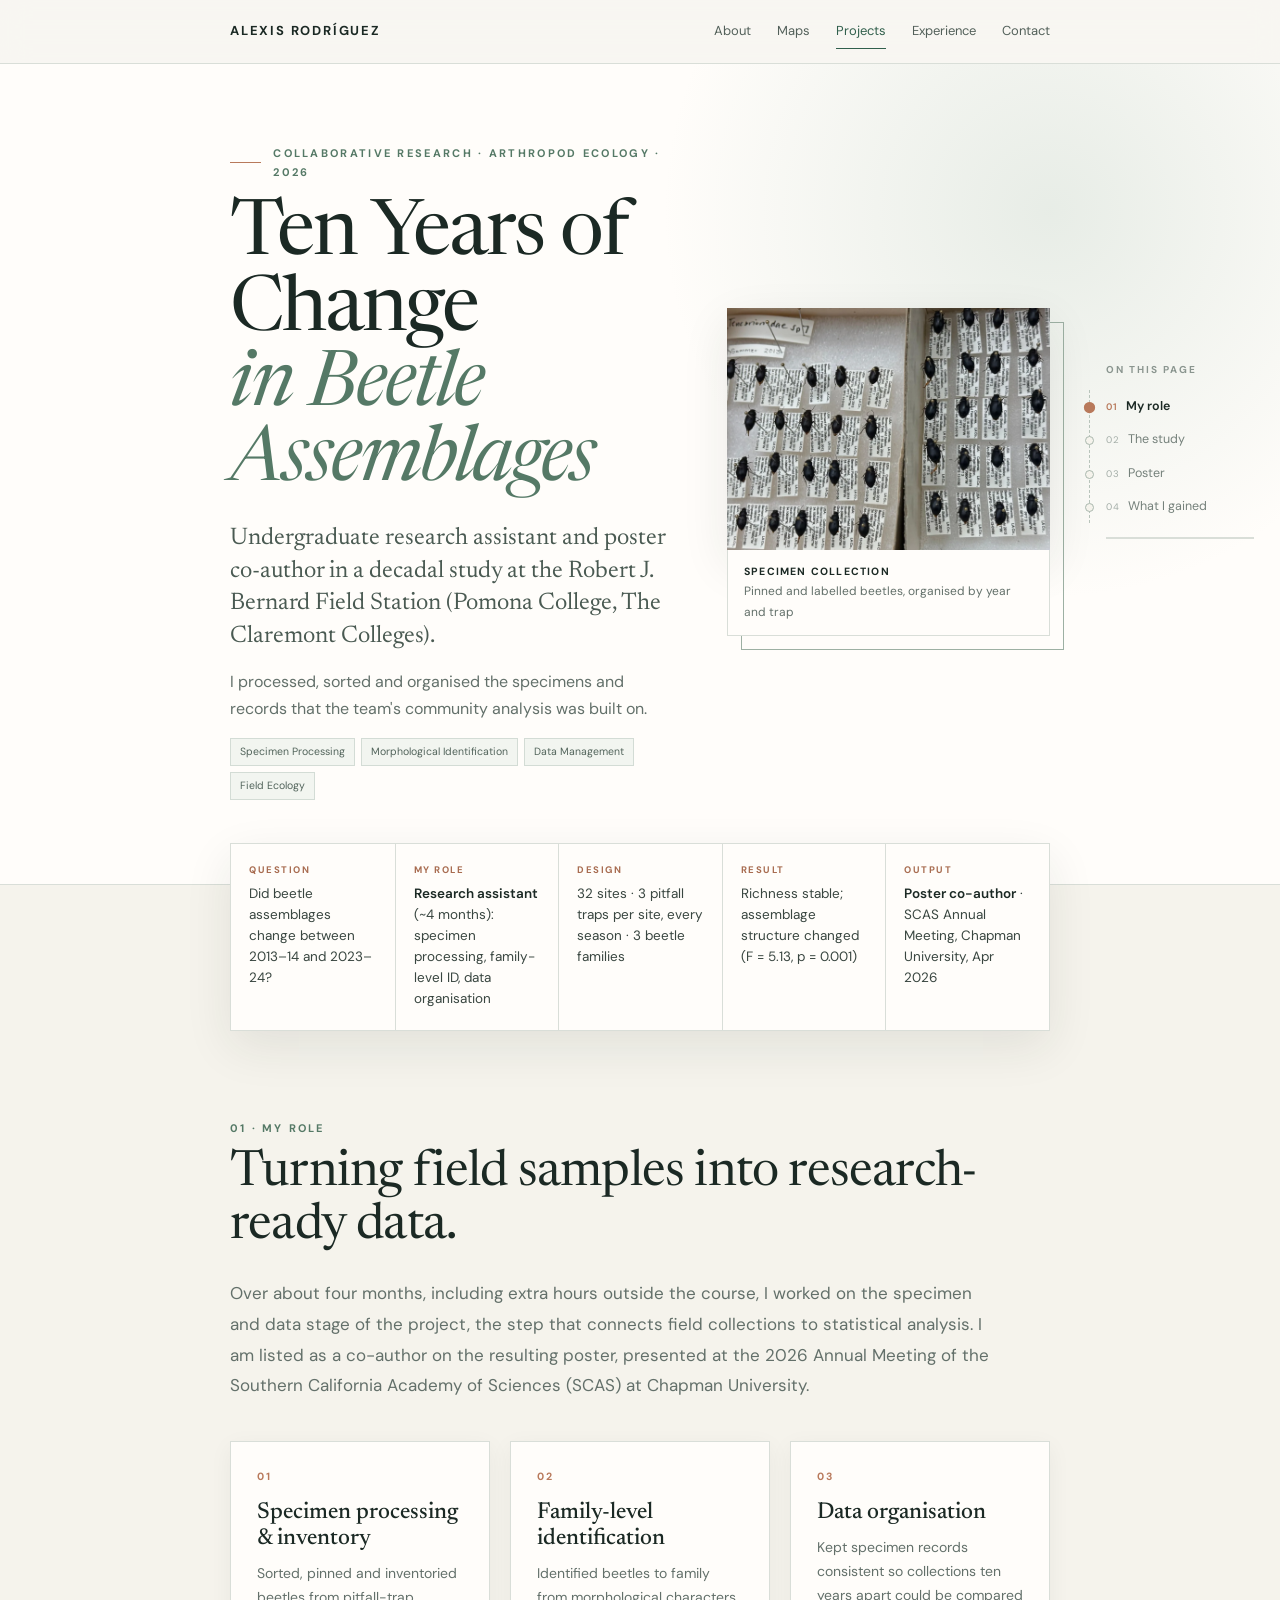
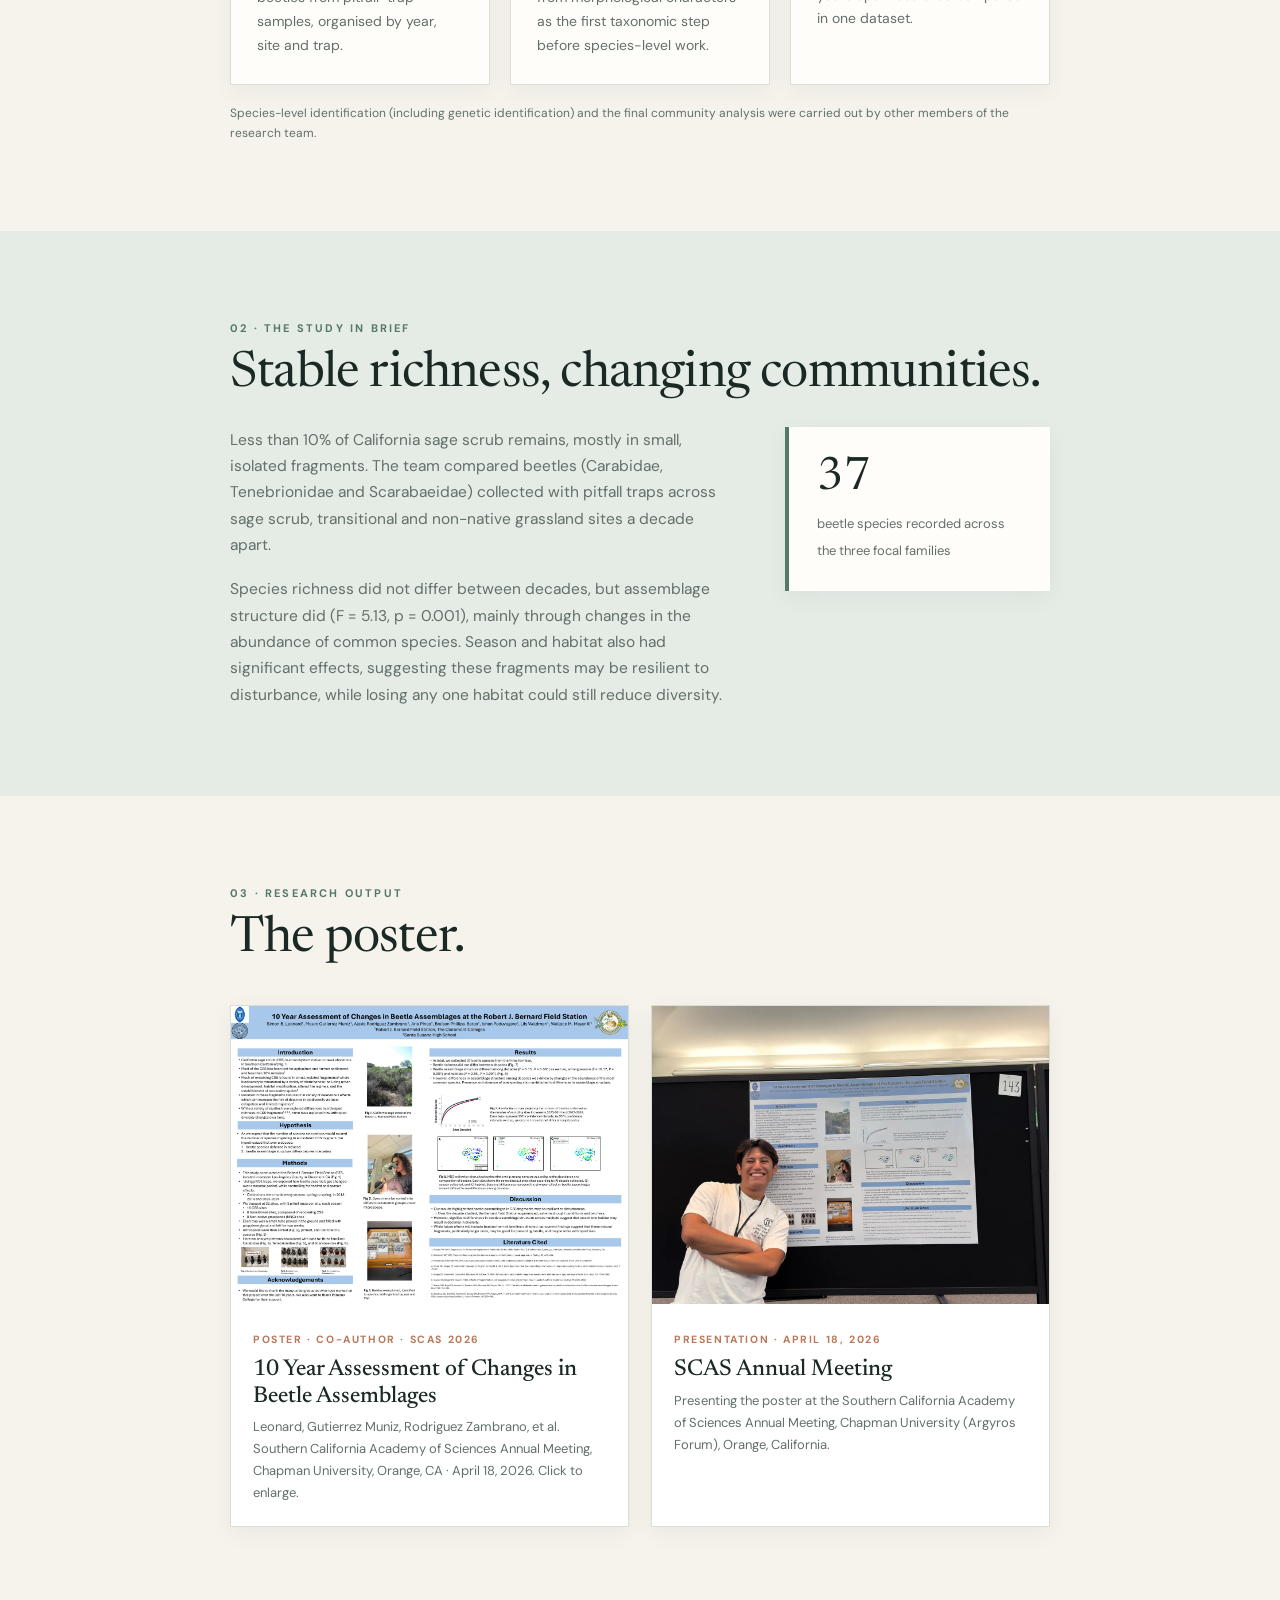
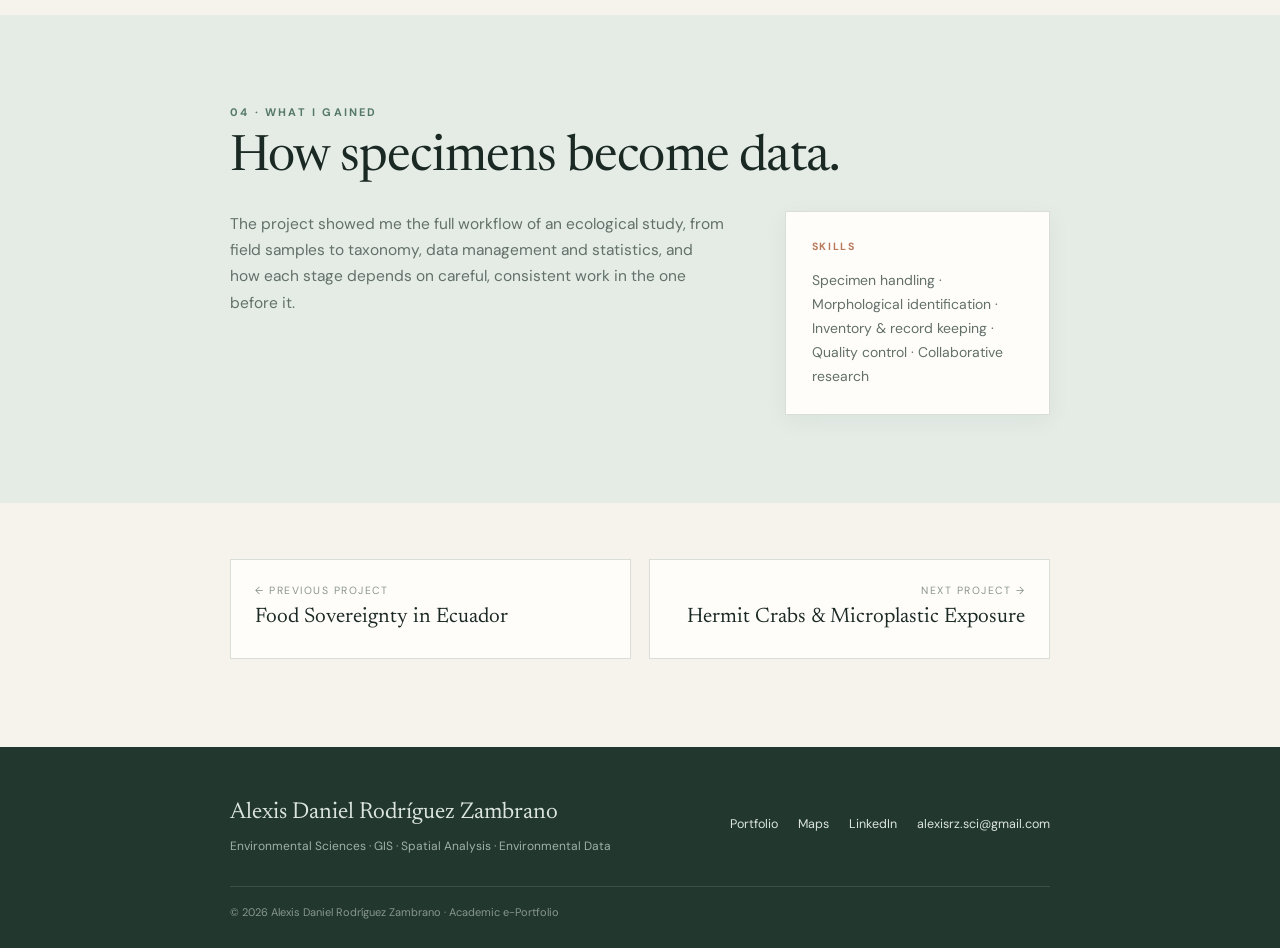
==== commit 9703cc14: "Add CV experience, volunteering, awards; tidy map entries - Current internal student post (Ecology a" ====
--- a/collaborative-research.html
+++ b/collaborative-research.html
@@ -10,7 +10,7 @@
     <link rel="preconnect" href="https://fonts.googleapis.com">
     <link rel="preconnect" href="https://fonts.gstatic.com" crossorigin>
     <link href="https://fonts.googleapis.com/css2?family=DM+Sans:wght@400;500;600;700&family=Newsreader:ital,opsz,wght@0,6..72,400;0,6..72,500;1,6..72,400&display=swap" rel="stylesheet">
-    <link rel="stylesheet" href="css/style.css?v=4">
+    <link rel="stylesheet" href="css/style.css?v=5">
 </head>
 
 <body data-page="project">
@@ -25,7 +25,7 @@
                 <h1>Ten Years of Change<br><em>in Beetle Assemblages</em></h1>
                 <p class="p-hero__subtitle">
                     Undergraduate research assistant and poster co-author in a decadal study
-                    at the Robert J. Bernard Field Station, The Claremont Colleges.
+                    at the Robert J. Bernard Field Station (Pomona College, The Claremont Colleges).
                 </p>
                 <p class="p-hero__intro">
                     I processed, sorted and organised the specimens and records that the
@@ -180,8 +180,8 @@
 
     <div data-render="footer"></div>
 
-    <script src="js/data.js?v=4"></script>
-    <script src="js/main.js?v=4"></script>
-    <script src="js/editor.js?v=4"></script>
+    <script src="js/data.js?v=5"></script>
+    <script src="js/main.js?v=5"></script>
+    <script src="js/editor.js?v=5"></script>
 </body>
 </html>
--- a/css/style.css
+++ b/css/style.css
@@ -524,10 +524,13 @@
 .pager strong { font-family: var(--serif); font-weight: 400; font-size: 21px; }
 
 /* Map list (maps.html) */
-.map-entry { display: grid; grid-template-columns: minmax(0, 1.08fr) minmax(0, 1fr); gap: 56px; align-items: center; padding: 64px 0; border-top: 1px solid var(--line); }
+.map-entry { display: grid; grid-template-columns: minmax(0, 1.15fr) minmax(0, 1fr); gap: 48px; align-items: center; padding: 48px 0; border-top: 1px solid var(--line); }
 .map-entry:nth-of-type(even) .map-entry__visual { order: 2; }
-.map-entry h2 { font-size: clamp(27px, 3vw, 35px); margin-bottom: 14px; }
-.map-entry p { color: #46564e; font-size: 15px; margin-bottom: 12px; }
+.map-entry > div > .num { display: flex; flex-wrap: wrap; align-items: center; gap: 6px 10px; margin-bottom: 12px; }
+.map-entry h2 { font-size: clamp(22px, 2.2vw, 28px); line-height: 1.15; letter-spacing: -.3px; margin-bottom: 12px; }
+.map-entry p { color: #46564e; font-size: 14.5px; line-height: 1.7; margin-bottom: 10px; }
+.map-entry .facts--row dd { font-size: 13px; }
+.map-entry .tags { margin-top: 14px; }
 .map-entry__visual { border: 1px solid var(--line); background: #f7f7f4; box-shadow: 0 18px 45px rgba(0, 0, 0, .1); }
 
 /* Small gallery (several images in one map entry) */
@@ -775,7 +778,12 @@
 
 /* Coursework label */
 .badge--course { left: auto; right: 10px; background: rgba(23, 35, 31, .82); color: #f0e7dc; }
-.course-note { display: inline-block; margin-left: 8px; padding: 1px 7px; border: 1px solid #c9b6a6; color: #8a6450; font-size: 9.5px; letter-spacing: 1px; }
+.box ul { list-style: none; margin-top: 4px; }
+.box li { position: relative; padding: 7px 0 7px 14px; border-top: 1px solid var(--line); font-size: 13.5px; color: var(--muted); line-height: 1.55; }
+.box li:first-child { border-top: 0; }
+.box li::before { content: ""; position: absolute; left: 0; top: 15px; width: 5px; height: 5px; border-radius: 50%; background: var(--warm); }
+.box li strong { color: var(--ink); font-weight: 600; }
+.course-note { display: inline-block; padding: 1px 7px; line-height: 1.6; border: 1px solid #c9b6a6; color: #8a6450; font-size: 9.5px; letter-spacing: 1px; }
 
 /* Dark maps band on the home page */
 .section--dark .section-head .lead { color: #c5d0ca; }
